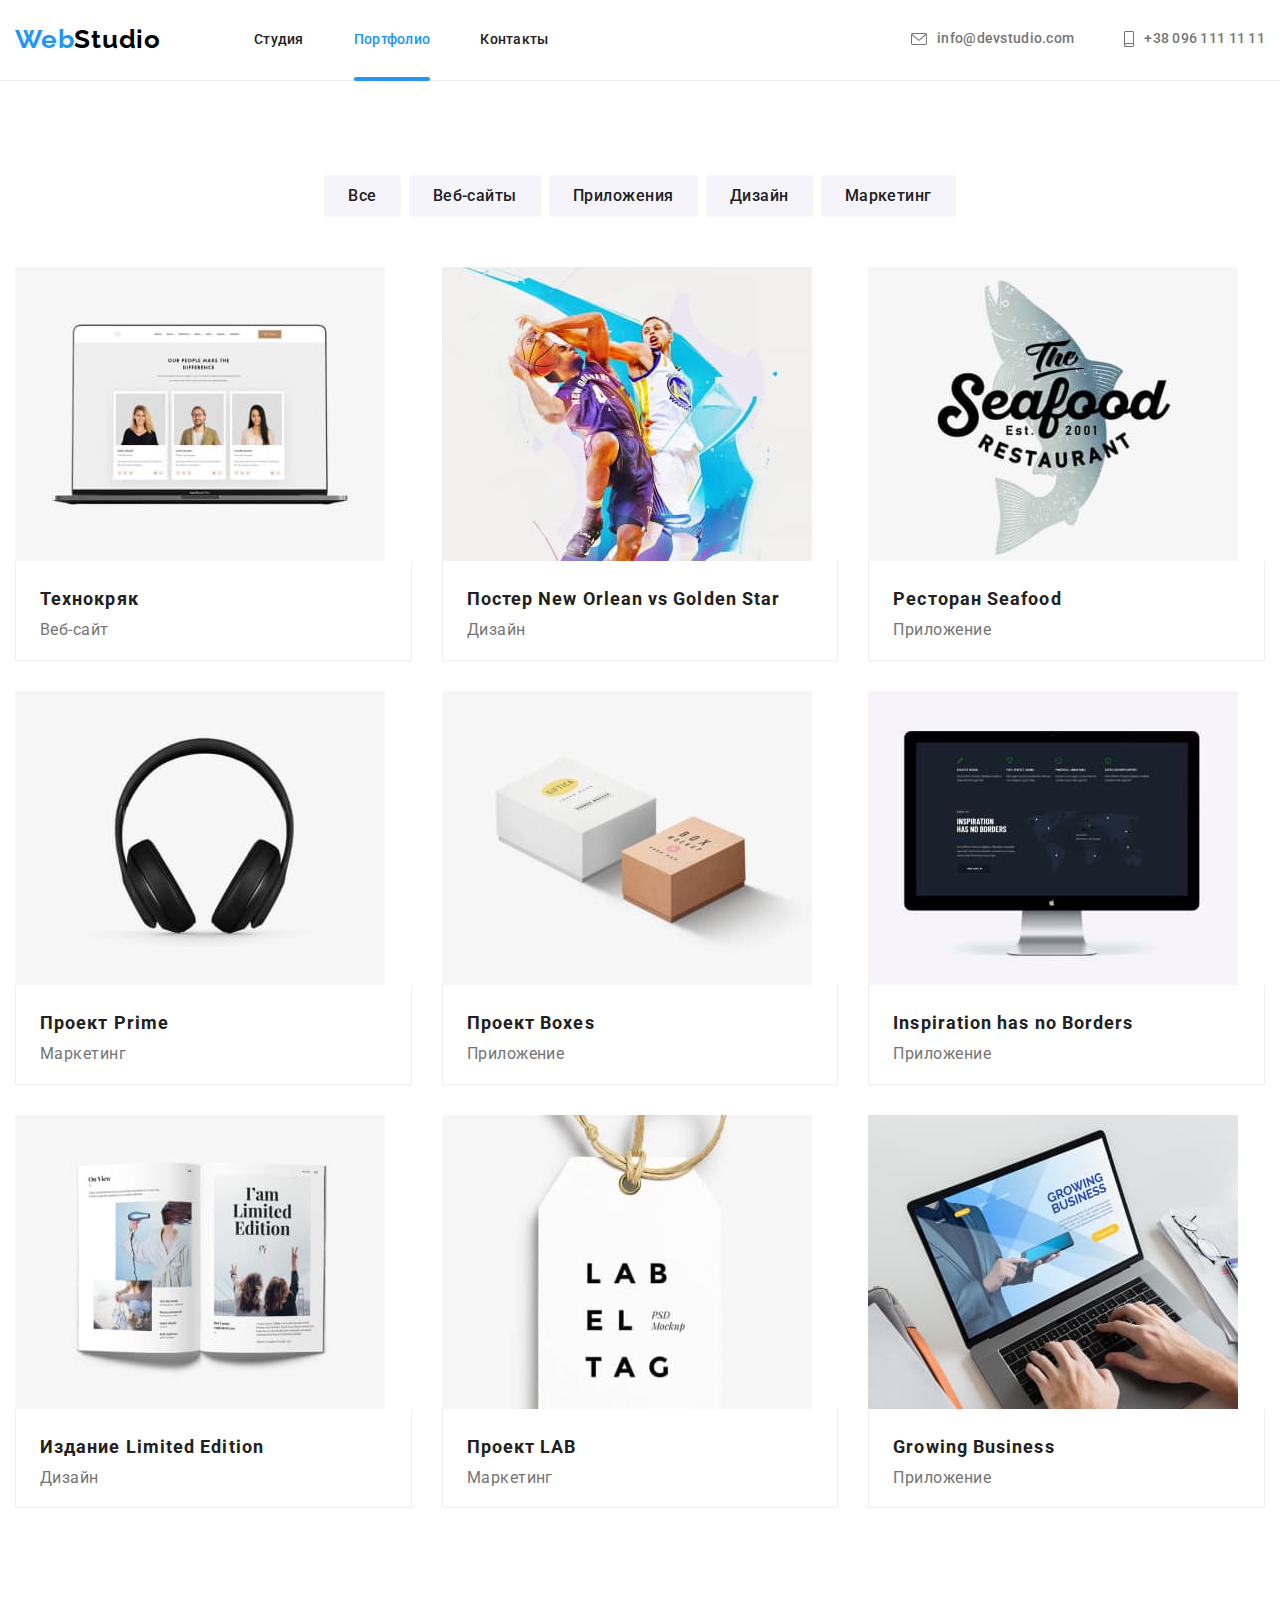
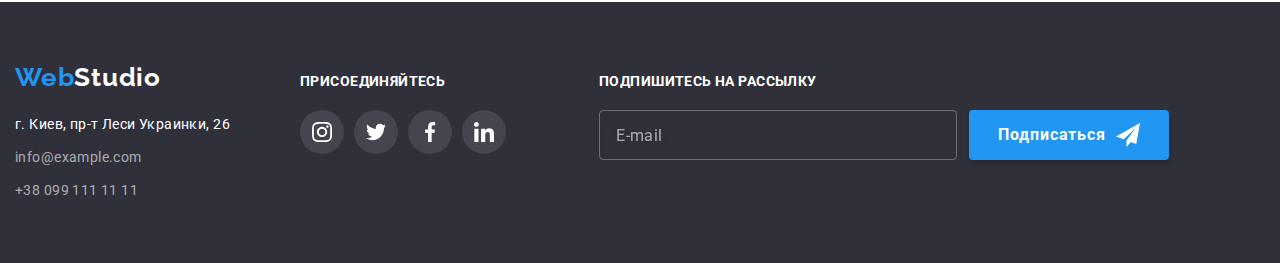
==== portfolio.html @ e18efebe "Копіює папки і файли" ====
<!DOCTYPE html>
<html lang="ru">
  <head>
    <meta charset="UTF-8" />
    <meta http-equiv="X-UA-Compatible" content="IE=edge" />
    <meta name="viewport" content="width=device-width, initial-scale=1.0" />
    <title>Портфолио</title>
    <link
      href="https://fonts.googleapis.com/css2?family=Raleway:wght@700&family=Roboto:wght@400;500;700;900&display=swap"
      rel="stylesheet"
    />

    <link rel="stylesheet" href="./css/main.min.css" />
  </head>
  <body>
    <!--Шапка-->
    <header class="header">
      <div class="container header__container">
        <nav class="navigation">
          <a href="./index.html" class="logo">Web<span class="logo__header">Studio</span></a>
          <ul class="nav">
            <li class="nav__item">
              <a href="./index.html" class="nav__link">Студия</a>
            </li>

            <li class="nav__item">
              <a href="./portfolio.html" class="nav__link nav__link--accent">Портфолио</a>
            </li>

            <li class="nav__item">
              <a href="" class="nav__link">Контакты</a>
            </li>
          </ul>
        </nav>

        <ul class="feedback">
          <li class="feedback__item">
            <a href="mailto:info@devstudio.com" class="feedback__link">
              <svg class="feedback__icon" width="16" height="12">
                <use href="./images/icon-svg/symbol-defs.svg#link-envelope"></use>
              </svg>
              info@devstudio.com</a
            >
          </li>

          <li class="feedback__item">
            <a href="tel:+380961111111" class="feedback__link">
              <svg class="feedback__icon" width="10" height="16">
                <use href="./images/icon-svg/symbol-defs.svg#link-smartphone"></use>
              </svg>
              +38 096 111 11 11</a
            >
          </li>
        </ul>
      </div>
    </header>

    <main>
      <!--Герой-->

      <!--Секция 1-->
      <section class="filtres">
        <div class="container">
          <h1 class="filtres-title">Примеры работ</h1>
          <!--Несуществующее название секции-->
          <ul class="button-list">
            <li class="button-list__item">
              <button type="button" class="button-list__btn">Все</button>
            </li>

            <li class="button-list__item">
              <button type="button" class="button-list__btn">Веб-сайты</button>
            </li>

            <li class="button-list__item">
              <button type="button" class="button-list__btn">Приложения</button>
            </li>

            <li class="button-list__item">
              <button type="button" class="button-list__btn">Дизайн</button>
            </li>

            <li class="button-list__item">
              <button type="button" class="button-list__btn">Маркетинг</button>
            </li>
          </ul>

          <ul class="grid">
            <li class="grid__item">
              <a class="grid__project" href="">
                <div class="grid__thumb">
                  <img
                    class="grid__card"
                    src="./images/portfolio/project_1-1.jpg"
                    alt="На мониторе ноутбука открыта страница сайта"
                    width="370"
                    height="294"
                  />
                  <p class="grid__text-transform">
                    Ресурс предлагает комплексные предложения с разным уровнем функционала и
                    сервисов. Все это позволит посетителю получить исчерпывающие сведения о компании
                    или частном лице.
                  </p>
                </div>
                <div class="grid__box">
                  <h2 class="grid__title">Технокряк</h2>
                  <p class="grid__text">Веб-сайт</p>
                </div>
              </a>
            </li>

            <li class="grid__item">
              <a class="grid__project" href="">
                <div class="grid__thumb">
                  <img
                    class="grid__card"
                    src="./images/portfolio/project_1-2.jpg"
                    alt="Два баскетболиста борятся за мяч"
                    width="370"
                    height="294"
                  />
                  <p class="grid__text-transform">
                    Ресурс предлагает комплексные предложения с разным уровнем функционала и
                    сервисов. Все это позволит посетителю получить исчерпывающие сведения о компании
                    или частном лице.
                  </p>
                </div>
                <div class="grid__box">
                  <h2 class="grid__title">
                    Постер <span lang="en">New Orlean vs Golden Star</span>
                  </h2>
                  <p class="grid__text">Дизайн</p>
                </div>
              </a>
            </li>

            <li class="grid__item">
              <a class="grid__project" href="">
                <div class="grid__thumb">
                  <img
                    class="grid__card"
                    src="./images/portfolio/project_1-3.jpg"
                    alt="Рыба"
                    width="370"
                    height="294"
                  />
                  <p class="grid__text-transform">
                    Ресурс предлагает комплексные предложения с разным уровнем функционала и
                    сервисов. Все это позволит посетителю получить исчерпывающие сведения о компании
                    или частном лице.
                  </p>
                </div>
                <div class="grid__box">
                  <h2 class="grid__title">Ресторан <span lang="en">Seafood</span></h2>
                  <p class="grid__text">Приложение</p>
                </div>
              </a>
            </li>

            <li class="grid__item">
              <a class="grid__project" href="">
                <div class="grid__thumb">
                  <img
                    class="grid__card"
                    src="./images/portfolio/project_2-1.jpg"
                    alt="Наушники"
                    width="370"
                    height="294"
                  />
                  <p class="grid__text-transform">
                    Ресурс предлагает комплексные предложения с разным уровнем функционала и
                    сервисов. Все это позволит посетителю получить исчерпывающие сведения о компании
                    или частном лице.
                  </p>
                </div>
                <div class="grid__box">
                  <h2 class="grid__title">Проект <span lang="en">Prime</span></h2>
                  <p class="grid__text">Маркетинг</p>
                </div>
              </a>
            </li>

            <li class="grid__item">
              <a class="grid__project" href="">
                <div class="grid__thumb">
                  <img
                    class="grid__card"
                    src="./images/portfolio/project_2-2.jpg"
                    alt="Две коробки: белая и коричневая"
                    width="370"
                    height="294"
                  />
                  <p class="grid__text-transform">
                    Ресурс предлагает комплексные предложения с разным уровнем функционала и
                    сервисов. Все это позволит посетителю получить исчерпывающие сведения о компании
                    или частном лице.
                  </p>
                </div>
                <div class="grid__box">
                  <h2 class="grid__title">Проект <span lang="en">Boxes</span></h2>
                  <p class="grid__text">Приложение</p>
                </div>
              </a>
            </li>

            <li class="grid__item">
              <a class="grid__project" href="">
                <div class="grid__thumb">
                  <img
                    class="grid__card"
                    src="./images/portfolio/project_2-3.jpg"
                    alt="На мониторе копьютера открыта страница сайта"
                    width="370"
                    height="294"
                  />
                  <p class="grid__text-transform">
                    Ресурс предлагает комплексные предложения с разным уровнем функционала и
                    сервисов. Все это позволит посетителю получить исчерпывающие сведения о компании
                    или частном лице.
                  </p>
                </div>
                <div class="grid__box">
                  <h2 class="grid__title" lang="en">Inspiration has no Borders</h2>
                  <p class="grid__text">Приложение</p>
                </div>
              </a>
            </li>

            <li class="grid__item">
              <a class="grid__project" href="">
                <div class="grid__thumb">
                  <img
                    class="grid__card"
                    src="./images/portfolio/project_3-1.jpg"
                    alt="Раскрытый журнал"
                    width="370"
                    height="294"
                  />
                  <p class="grid__text-transform">
                    Ресурс предлагает комплексные предложения с разным уровнем функционала и
                    сервисов. Все это позволит посетителю получить исчерпывающие сведения о компании
                    или частном лице.
                  </p>
                </div>
                <div class="grid__box">
                  <h2 class="grid__title">Издание <span lang="en">Limited Edition</span></h2>
                  <p class="grid__text">Дизайн</p>
                </div>
              </a>
            </li>

            <li class="grid__item">
              <a class="grid__project" href="">
                <div class="grid__thumb">
                  <img
                    class="grid__card"
                    src="./images/portfolio/project_3-2.jpg"
                    alt="Бирка с текстом"
                    width="370"
                    height="294"
                  />
                  <p class="grid__text-transform">
                    Ресурс предлагает комплексные предложения с разным уровнем функционала и
                    сервисов. Все это позволит посетителю получить исчерпывающие сведения о компании
                    или частном лице.
                  </p>
                </div>
                <div class="grid__box">
                  <h2 class="grid__title">Проект <span lang="en">LAB</span></h2>
                  <p class="grid__text">Маркетинг</p>
                </div>
              </a>
            </li>

            <li class="grid__item">
              <a class="grid__project" href="">
                <div class="grid__thumb">
                  <img
                    class="grid__card"
                    src="./images/portfolio/project_3-3.jpg"
                    alt="Раскрытый ноутбук
                     с руками лежащими на клавиатуре"
                    width="370"
                    height="294"
                  />
                  <p class="grid__text-transform">
                    Ресурс предлагает комплексные предложения с разным уровнем функционала и
                    сервисов. Все это позволит посетителю получить исчерпывающие сведения о компании
                    или частном лице.
                  </p>
                </div>
                <div class="grid__box">
                  <h2 class="grid__title" lang="en">Growing Business</h2>
                  <p class="grid__text">Приложение</p>
                </div>
              </a>
            </li>
          </ul>
        </div>
      </section>
    </main>

    <!--Подвал-->
    <footer class="footer">
      <div class="container footer__container">
        <div class="footer__box">
          <a href="./index.html" class="logo-footer"
            >Web<span class="logo-footer__color">Studio</span></a
          >
          <address class="address">
            <ul class="address__list">
              <li class="address__item">
                <a
                  class="address__link address__link--color"
                  href="https://goo.gl/maps/urmdaWCt248vLgHYA"
                  target="_blank"
                  rel="noreferrer noopener"
                >
                  г. Киев, пр-т Леси Украинки, 26</a
                >
              </li>
              <li class="address__item">
                <a class="address__link" href="mailto:info@example.com">info@example.com</a>
              </li>
              <li class="address__item">
                <a class="address__link" href="tel:+380991111111">+38 099 111 11 11</a>
              </li>
            </ul>
          </address>
        </div>

        <div class="footer__box-link">
          <p class="footer__title-link">присоединяйтесь</p>

          <ul class="soc-link">
            <li class="soc-link__item">
              <a class="soc-link__link" href="">
                <svg class="soc-link__icon" width="20" height="20">
                  <use href="./images/icon-svg/symbol-defs.svg#c-l-instagram"></use>
                </svg>
              </a>
            </li>

            <li class="soc-link__item">
              <a class="soc-link__link" href="">
                <svg class="soc-link__icon" width="20" height="20">
                  <use href="./images/icon-svg/symbol-defs.svg#c-l-twitter"></use>
                </svg>
              </a>
            </li>

            <li class="soc-link__item">
              <a class="soc-link__link" href="">
                <svg class="soc-link__icon" width="20" height="20">
                  <use href="./images/icon-svg/symbol-defs.svg#c-l-facebook"></use>
                </svg>
              </a>
            </li>

            <li class="soc-link__item">
              <a class="soc-link__link" href="">
                <svg class="soc-link__icon" width="20" height="20">
                  <use href="./images/icon-svg/symbol-defs.svg#c-l-linkedin"></use>
                </svg>
              </a>
            </li>
          </ul>
        </div>

        <div class="footer__box-mailing">
          <p class="footer__title-mailing">Подпишитесь на рассылку</p>

          <form class="mailing" name="mailing_form" autocomplete="off">
            <div class="mailing__box">
              <label class="mailing__label" for="user_mail"></label>
              <input
                class="mailing__input"
                type="email"
                name="email"
                id="user_mail"
                placeholder="E-mail"
              />
              <button class="button-mailing" type="submit">
                Подписаться
                <svg class="button-mailing__icon" width="24" height="24">
                  <use href="./images/icon-svg/symbol-defs.svg#icon-mailing"></use>
                </svg>
              </button>
            </div>
          </form>
        </div>
      </div>
    </footer>
  </body>
</html>
---- css/main.min.css ----
/*! modern-normalize v1.1.0 | MIT License | https://github.com/sindresorhus/modern-normalize */*,::before,::after{-webkit-box-sizing:border-box;box-sizing:border-box}html{line-height:1.15;-webkit-text-size-adjust:100%;-moz-tab-size:4;-o-tab-size:4;tab-size:4}body{margin:0;font-family:system-ui,-apple-system,"Segoe UI",Roboto,Helvetica,Arial,sans-serif,"Apple Color Emoji","Segoe UI Emoji"}hr{height:0;color:inherit}abbr[title]{-webkit-text-decoration:underline dotted;text-decoration:underline dotted}b,strong{font-weight:bolder}code,kbd,samp,pre{font-family:ui-monospace, SFMono-Regular, Consolas, 'Liberation Mono', Menlo, monospace;font-size:1em}small{font-size:80%}sub,sup{font-size:75%;line-height:0;position:relative;vertical-align:baseline}sub{bottom:-0.25em}sup{top:-0.5em}table{text-indent:0;border-color:inherit}button,input,optgroup,select,textarea{font-family:inherit;font-size:100%;line-height:1.15;margin:0}button,select{text-transform:none}button,[type='button'],[type='reset'],[type='submit']{-webkit-appearance:button}::-moz-focus-inner{border-style:none;padding:0}:-moz-focusring{outline:1px dotted ButtonText}:-moz-ui-invalid{box-shadow:none}legend{padding:0}progress{vertical-align:baseline}::-webkit-inner-spin-button,::-webkit-outer-spin-button{height:auto}[type='search']{-webkit-appearance:textfield;outline-offset:-2px}::-webkit-search-decoration{-webkit-appearance:none}::-webkit-file-upload-button{-webkit-appearance:button;font:inherit}summary{display:list-item}h1,h2,h3,h4,h5,h6,ul,p{margin:0}ul{list-style:none;padding-left:0}a{text-decoration:none}body{font-family:Roboto, sans-serif;color:#212121;background-color:#ffffff}.container{min-width:1200px;padding-left:15px;padding-right:15px;margin:0 auto}.button-service,.button-mailing,.button-submit{display:block;height:50px;width:200px;padding:10px 0;font-family:inherit;font-weight:700;font-size:16px;line-height:1.88;text-align:center;letter-spacing:0.06em;color:#fff;background-color:#2196f3;-webkit-box-shadow:0px 4px 4px rgba(0,0,0,0.15);box-shadow:0px 4px 4px rgba(0,0,0,0.15);border-radius:4px;border-radius:4px;border:transparent;cursor:pointer}.logo,.logo-footer{font-family:Raleway, sans-serif;font-weight:700;font-size:26px;line-height:1.19;letter-spacing:0.03em;text-decoration:none;color:#2196f3}.work__title,.filtres-title,.form__input--terms{position:absolute;width:1px;height:1px;margin:-1px;border:0;padding:0;clip:rect(0 0 0 0);overflow:hidden}.header{padding-top:24px;padding-bottom:25px;background-color:#ffffff;border-bottom:1px solid #ececec}.header__container{display:-webkit-box;display:-ms-flexbox;display:flex;-webkit-box-align:center;-ms-flex-align:center;align-items:center}.navigation{display:-webkit-box;display:-ms-flexbox;display:flex;-webkit-box-align:center;-ms-flex-align:center;align-items:center}.logo{margin-right:93px}.logo__header{color:#000000}.nav{display:-webkit-box;display:-ms-flexbox;display:flex;-webkit-box-align:center;-ms-flex-align:center;align-items:center}.nav__item:not(:last-child){margin-right:50px}.nav__link{font-weight:500;font-size:14px;line-height:1.14;letter-spacing:0.02em;text-decoration:none;color:#212121;-webkit-transition:color 250ms cubic-bezier(0.4, 0, 0.2, 1);transition:color 250ms cubic-bezier(0.4, 0, 0.2, 1)}.nav__link:hover,.nav__link:focus{color:#2196f3}.nav__link--accent{position:relative;color:#2196f3}.nav__link--accent::after{content:'';position:absolute;left:0;top:46px;display:block;width:100%;height:4px;background-color:#2196f3;border-radius:2px}.feedback{display:-webkit-box;display:-ms-flexbox;display:flex;-webkit-box-align:center;-ms-flex-align:center;align-items:center;margin-left:auto}.feedback__item:not(:last-child){margin-right:50px}.feedback__link{display:-webkit-box;display:-ms-flexbox;display:flex;-webkit-box-align:center;-ms-flex-align:center;align-items:center;font-weight:500;font-size:14px;line-height:1.14;letter-spacing:0.02em;color:#757575;-webkit-transition:color 250ms cubic-bezier(0.4, 0, 0.2, 1);transition:color 250ms cubic-bezier(0.4, 0, 0.2, 1)}.feedback__link:hover,.feedback__link:focus{color:#2196f3;fill:currentColor}.feedback__icon{margin-right:10px;fill:currentColor}.hero{max-width:1600px;height:600px;padding-top:200px;padding-bottom:200px;margin-left:auto;margin-right:auto;background-color:#2f303a;background-image:-webkit-gradient(linear, left top, right top, from(rgba(47,48,58,0.4)), to(rgba(47,48,58,0.4))),url("../images/background-image.jpg");background-image:linear-gradient(to right, rgba(47,48,58,0.4), rgba(47,48,58,0.4)),url("../images/background-image.jpg");background-repeat:no-repeat;background-position:center;background-size:cover}.hero__title{max-width:696px;margin-top:0;margin-bottom:40px;margin-left:auto;margin-right:auto;font-weight:900;font-size:44px;line-height:1.36;text-align:center;letter-spacing:0.06em;text-transform:uppercase;color:#fff}.button-service{margin-left:auto;margin-right:auto}.work{padding-top:94px}.examples{display:-webkit-box;display:-ms-flexbox;display:flex;-ms-flex-wrap:wrap;flex-wrap:wrap}.examples__item{-ms-flex-preferred-size:calc((100% - 90px) / 4);flex-basis:calc((100% - 90px) / 4);margin-right:30px}.examples__item:nth-child(4n){margin-right:0}.examples__box{display:-webkit-inline-box;display:-ms-inline-flexbox;display:inline-flex;-webkit-box-pack:center;-ms-flex-pack:center;justify-content:center;-webkit-box-align:center;-ms-flex-align:center;align-items:center;width:270px;height:120px;margin-bottom:30px;background-color:#f5f4fa;border-radius:4px}.examples__title{margin-top:0;margin-bottom:10px;font-size:14px;line-height:1.14;letter-spacing:0.03em;text-transform:uppercase}.examples__text{font-size:14px;line-height:1.71;letter-spacing:0.03em;color:v #757575}.technology{padding-top:94px;padding-bottom:94px}.technology__title{margin-bottom:50px;font-size:36px;line-height:1.17;text-align:center;letter-spacing:0.03em}.technology__list{display:-webkit-box;display:-ms-flexbox;display:flex;padding-left:0}.technology__product{-ms-flex-preferred-size:calc((100% - 60px / 3));flex-basis:calc((100% - 60px / 3));margin-right:var(--card-set-gap)}.technology__product:nth-child(3n){margin-right:0}.technology__card{display:block;max-width:100%}.team{padding-top:94px;padding-bottom:94px;background-color:#f5f4fa}.team__title{margin-bottom:50px;font-size:36px;line-height:1.17;text-align:center;letter-spacing:0.03em}.specialist{display:-webkit-box;display:-ms-flexbox;display:flex;-ms-flex-wrap:wrap;flex-wrap:wrap}.specialist__item{-ms-flex-preferred-size:calc((100% - 90px) / 4);flex-basis:calc((100% - 90px) / 4);margin-right:30px;background-color:#ffffff;-webkit-box-shadow:0px 1px 3px rgba(0,0,0,0.12),0px 1px 1px rgba(0,0,0,0.14),0px 2px 1px rgba(0,0,0,0.2);box-shadow:0px 1px 3px rgba(0,0,0,0.12),0px 1px 1px rgba(0,0,0,0.14),0px 2px 1px rgba(0,0,0,0.2);border-radius:0px 0px 4px 4px;border-color:transparent}.specialist__item:nth-child(4n){margin-right:0}.specialist__name{margin-bottom:10px;font-weight:500;font-size:16px;line-height:1.19;text-align:center;letter-spacing:0.03em}.specialist__profession{margin-bottom:16px;line-height:1.19;text-align:center;letter-spacing:0.03em;color:#757575}.specialist__info{padding-top:30px;padding-bottom:30px}.social-link{display:-webkit-box;display:-ms-flexbox;display:flex;-webkit-box-pack:center;-ms-flex-pack:center;justify-content:center}.social-link__item:not(:last-child){margin-right:10px}.social-link__link{display:block;height:44px;width:44px;padding:12px;border-radius:50%;fill:#afb1b8;-webkit-transition:background-color 250ms cubic-bezier(0.4, 0, 0.2, 1);transition:background-color 250ms cubic-bezier(0.4, 0, 0.2, 1)}.social-link__icon{-webkit-transition:fill 250ms cubic-bezier(0.4, 0, 0.2, 1);transition:fill 250ms cubic-bezier(0.4, 0, 0.2, 1)}.social-link__link:hover,.social-link__link:focus{background-color:#2196f3;fill:#fff}.clients{padding-top:94px;padding-bottom:94px}.clients__title{margin-bottom:50px;font-size:36px;line-height:1.17;text-align:center;letter-spacing:0.03em;color:#212121}.clients__list{display:-webkit-box;display:-ms-flexbox;display:flex;-ms-flex-wrap:wrap;flex-wrap:wrap}.clients__item:not(:last-child){margin-right:30px}.clients__link{display:block;padding:16px 32px;width:170px;height:92px;-ms-flex-preferred-size:calc((100% - 150px) / 6);flex-basis:calc((100% - 150px) / 6);border:1px solid #afb1b8;border-radius:4px;fill:#afb1b8;-webkit-transition-property:border-color, fill;transition-property:border-color, fill;-webkit-transition-duration:250ms;transition-duration:250ms;-webkit-transition-timing-function:cubic-bezier(0.4, 0, 0.2, 1);transition-timing-function:cubic-bezier(0.4, 0, 0.2, 1)}.clients__link:hover,.clients__link:focus{border-color:#2196f3;fill:#2196f3}.footer{background-color:#2f303a;padding-top:60px;padding-bottom:60px}.footer__container{display:-webkit-box;display:-ms-flexbox;display:flex;-webkit-box-align:baseline;-ms-flex-align:baseline;align-items:baseline}.logo-footer{display:block;margin-bottom:20px}.logo-footer__color{color:#fff}.footer__box{margin-right:70px}.address{font-style:normal}.address__item:not(:last-child){margin-bottom:9px}.address__link{font-size:14px;line-height:1.71;letter-spacing:0.03em;color:rgba(255,255,255,0.6)}.address .address__link--color{color:#fff}.footer__box-link{margin-right:93px}.footer__title-link{margin-bottom:20px;font-weight:700;font-size:14px;line-height:1.14;letter-spacing:0.03em;text-transform:uppercase;color:#fff}.soc-link{display:-webkit-box;display:-ms-flexbox;display:flex}.soc-link__item:not(:last-child){margin-right:10px}.soc-link__link{display:block;height:44px;width:44px;padding:12px;border-radius:50%;fill:#fff;-ms-flex-preferred-size:calc((100% - 30px) / 4);flex-basis:calc((100% - 30px) / 4);background-color:rgba(255,255,255,0.1);-webkit-transition:background-color 250ms cubic-bezier(0.4, 0, 0.2, 1);transition:background-color 250ms cubic-bezier(0.4, 0, 0.2, 1)}.soc-link__link:hover,.soc-link__link:focus{background-color:#2196f3}.footer__title-mailing{margin-bottom:20px;font-weight:700;font-size:14px;line-height:1.14;letter-spacing:0.03em;text-transform:uppercase;color:#fff}.mailing__box{display:-webkit-box;display:-ms-flexbox;display:flex;-webkit-box-align:end;-ms-flex-align:end;align-items:flex-end}.mailing__input{width:358px;height:50px;padding:15px 16px;margin-right:12px;border:1px solid rgba(255,255,255,0.3);-webkit-filter:drop-shadow(0px 4px 4px rgba(0,0,0,0.15));filter:drop-shadow(0px 4px 4px rgba(0,0,0,0.15));border-radius:4px;background-color:inherit;color:#fff}.mailing__input::-webkit-input-placeholder{font-weight:400;font-size:16px;line-height:1.25;letter-spacing:0.03em;color:rgba(255,255,255,0.6)}.mailing__input:-ms-input-placeholder{font-weight:400;font-size:16px;line-height:1.25;letter-spacing:0.03em;color:rgba(255,255,255,0.6)}.mailing__input::-ms-input-placeholder{font-weight:400;font-size:16px;line-height:1.25;letter-spacing:0.03em;color:rgba(255,255,255,0.6)}.mailing__input::placeholder{font-weight:400;font-size:16px;line-height:1.25;letter-spacing:0.03em;color:rgba(255,255,255,0.6)}.button-mailing{display:-webkit-box;display:-ms-flexbox;display:flex;-webkit-box-align:center;-ms-flex-align:center;align-items:center;-webkit-box-pack:center;-ms-flex-pack:center;justify-content:center}.button-mailing__icon{margin-left:10px}.filtres{padding-top:94px;padding-bottom:94px}.button-list{display:-webkit-box;display:-ms-flexbox;display:flex;-webkit-box-pack:center;-ms-flex-pack:center;justify-content:center;margin-bottom:50px}.button-list__item:not(:last-child){margin-right:8px}.button-list__btn{padding:6px 22px;font-family:inherit;font-weight:500;font-size:16px;line-height:1.62;text-align:center;letter-spacing:0.03em;color:#212121;background-color:#f5f4fa;border-radius:4px;border-color:transparent;@input transition(color);@input transition(background-color);@input transition(box-shadow);cursor:pointer}.button-list__btn:hover,.button-list__btn:focus{color:#fff;background-color:#2196f3;-webkit-box-shadow:0px 3px 1px rgba(0,0,0,0.1),0px 1px 2px rgba(0,0,0,0.08),0px 2px 2px rgba(0,0,0,0.12);box-shadow:0px 3px 1px rgba(0,0,0,0.1),0px 1px 2px rgba(0,0,0,0.08),0px 2px 2px rgba(0,0,0,0.12)}.grid{display:-webkit-box;display:-ms-flexbox;display:flex;-ms-flex-wrap:wrap;flex-wrap:wrap}.grid__item{-ms-flex-preferred-size:calc((100% - 60px) / 3);flex-basis:calc((100% - 60px) / 3);margin-right:30px;margin-bottom:30px;cursor:pointer}.grid__item:nth-child(3n){margin-right:0}.grid__item:nth-last-child(-n+3){margin-bottom:0}.grid__project{display:block;-webkit-transition:-webkit-box-shadow 250ms cubic-bezier(0.4, 0, 0.2, 1);transition:-webkit-box-shadow 250ms cubic-bezier(0.4, 0, 0.2, 1);transition:box-shadow 250ms cubic-bezier(0.4, 0, 0.2, 1);transition:box-shadow 250ms cubic-bezier(0.4, 0, 0.2, 1), -webkit-box-shadow 250ms cubic-bezier(0.4, 0, 0.2, 1);-webkit-transition:-webkit-transform 250ms cubic-bezier(0.4, 0, 0.2, 1);transition:-webkit-transform 250ms cubic-bezier(0.4, 0, 0.2, 1);transition:transform 250ms cubic-bezier(0.4, 0, 0.2, 1);transition:transform 250ms cubic-bezier(0.4, 0, 0.2, 1), -webkit-transform 250ms cubic-bezier(0.4, 0, 0.2, 1)}.grid__project:hover,.grid__project:focus{-webkit-box-shadow:0px 1px 1px rgba(0,0,0,0.12),0px 4px 4px rgba(0,0,0,0.06),1px 4px 6px rgba(0,0,0,0.16);box-shadow:0px 1px 1px rgba(0,0,0,0.12),0px 4px 4px rgba(0,0,0,0.06),1px 4px 6px rgba(0,0,0,0.16)}.grid__project:hover:hover .grid__text-transform,.grid__project:hover:focus .grid__text-transform,.grid__project:focus:hover .grid__text-transform,.grid__project:focus:focus .grid__text-transform{-webkit-transform:translateY(0%);transform:translateY(0%)}.grid__thumb{position:relative;overflow:hidden}.grid__card{display:block;height:100%}.grid__text-transform{position:absolute;top:0;left:0;-webkit-transform:translateY(100%);transform:translateY(100%);padding:63px 24px;margin:0;font-size:18px;line-height:1.56;letter-spacing:0.03em;color:#fff;background-color:rgba(33,150,243,0.9);-webkit-transition:-webkit-transform 250ms cubic-bezier(0.4, 0, 0.2, 1);transition:-webkit-transform 250ms cubic-bezier(0.4, 0, 0.2, 1);transition:transform 250ms cubic-bezier(0.4, 0, 0.2, 1);transition:transform 250ms cubic-bezier(0.4, 0, 0.2, 1), -webkit-transform 250ms cubic-bezier(0.4, 0, 0.2, 1)}.grid__box{padding:20px 24px;border-left:1px solid #eeeeee;border-right:1px solid #eeeeee;border-bottom:1px solid #eeeeee}.grid__title{margin-bottom:4px;font-size:18px;line-height:2;letter-spacing:0.06em;color:#212121}.grid__text{font-size:16px;line-height:1.18;letter-spacing:0.03em;color:#757575}.backdrop{position:fixed;top:0;left:0;width:100%;height:100%;background-color:rgba(0,0,0,0.2)}.backdrop.is-hidden{visibility:hidden;opacity:0;pointer-events:none}.modal{position:absolute;top:50%;left:50%;-webkit-transform:translate(-50%, -50%);transform:translate(-50%, -50%);min-width:528px;min-height:581px;background-color:#ffffff;-webkit-box-shadow:0px 1px 3px rgba(0,0,0,0.12),0px 1px 1px rgba(0,0,0,0.14),0px 2px 1px rgba(0,0,0,0.2);box-shadow:0px 1px 3px rgba(0,0,0,0.12),0px 1px 1px rgba(0,0,0,0.14),0px 2px 1px rgba(0,0,0,0.2);border-radius:4px}.modal__button{position:absolute;top:8px;right:8px;display:-webkit-box;display:-ms-flexbox;display:flex;-webkit-box-pack:center;-ms-flex-pack:center;justify-content:center;-webkit-box-align:center;-ms-flex-align:center;align-items:center;width:30px;height:30px;border-radius:50%;background-color:#ffffff;border:1px solid rgba(0,0,0,0.1);cursor:pointer;-webkit-transition:border-color 250ms cubic-bezier(0.4, 0, 0.2, 1);transition:border-color 250ms cubic-bezier(0.4, 0, 0.2, 1)}.modal__button:hover,.modal__button:focus{border-color:#2196f3}.modal__button:hover .modal__icon,.modal__button:focus .modal__icon{fill:#2196f3}.modal__icon{-webkit-transition:fill 250ms cubic-bezier(0.4, 0, 0.2, 1);transition:fill 250ms cubic-bezier(0.4, 0, 0.2, 1)}.form{display:-webkit-box;display:-ms-flexbox;display:flex;-webkit-box-orient:vertical;-webkit-box-direction:normal;-ms-flex-direction:column;flex-direction:column;padding:40px}.form__title{margin-bottom:12px;font-size:20px;line-height:1.15;text-align:center;letter-spacing:0.03em}.form__label{margin-bottom:4px;font-weight:400;font-size:12px;line-height:1.17;letter-spacing:0.01em;color:#757575}.form__input{width:448px;height:40px;padding:11px 12px 11px 42px;margin-bottom:10px;border:1px solid rgba(33,33,33,0.2);border-radius:4px;cursor:pointer;-webkit-transition:border-color 250ms cubic-bezier(0.4, 0, 0.2, 1);transition:border-color 250ms cubic-bezier(0.4, 0, 0.2, 1)}.form__input:hover,.form__input:focus-within{border-color:#2196f3}.form__textarea{width:448px;height:120px;padding:12px 16px;margin-bottom:20px;border:1px solid rgba(33,33,33,0.2);border-radius:4px;-webkit-transition:border-color 250ms cubic-bezier(0.4, 0, 0.2, 1);transition:border-color 250ms cubic-bezier(0.4, 0, 0.2, 1);cursor:pointer;resize:none}.form__textarea:hover,.form__textarea:focus-within{border-color:#2196f3}.form__textarea::-webkit-input-placeholder{font-weight:400;font-size:12px;line-height:1.17;letter-spacing:0.01em;color:rgba(117,117,117,0.5)}.form__textarea:-ms-input-placeholder{font-weight:400;font-size:12px;line-height:1.17;letter-spacing:0.01em;color:rgba(117,117,117,0.5)}.form__textarea::-ms-input-placeholder{font-weight:400;font-size:12px;line-height:1.17;letter-spacing:0.01em;color:rgba(117,117,117,0.5)}.form__textarea::placeholder{font-weight:400;font-size:12px;line-height:1.17;letter-spacing:0.01em;color:rgba(117,117,117,0.5)}.form__label--terms{display:-webkit-box;display:-ms-flexbox;display:flex;-webkit-box-pack:center;-ms-flex-pack:center;justify-content:center;-webkit-box-align:center;-ms-flex-align:center;align-items:center;margin-bottom:30px;font-weight:400;font-size:14px;line-height:1.71;letter-spacing:0.03em;color:#757575}.form__terms-link{font-weight:400;font-size:14px;line-height:1.71;letter-spacing:0.03em;color:#2196f3}.form__check-icon{width:15px;height:15px;margin-right:8px;border:1px solid #212121;border-radius:2px}.form__input--terms{width:16px;height:15px;margin-right:8px}.form__input--terms:checked+.form__check-icon{background-color:#2196f3;border-color:#2196f3;background-image:url("../images/icon-svg/check-icon.svg");background-origin:border-box;background-repeat:no-repeat;background-position:center}.form__input--terms:focus+.form__check-icon{border-color:#2196f3}.form__box{position:relative}.form__icon{position:absolute;left:12px;top:11px;-webkit-transition:fill 250ms cubic-bezier(0.4, 0, 0.2, 1);transition:fill 250ms cubic-bezier(0.4, 0, 0.2, 1)}.form__input:hover+.form__icon,.form__input:focus-within+.form__icon{fill:#2196f3}.button-submit{margin-left:auto;margin-right:auto;-webkit-transition:background-color 250ms cubic-bezier(0.4, 0, 0.2, 1);transition:background-color 250ms cubic-bezier(0.4, 0, 0.2, 1)}.button-submit:hover,.button-submit:focus{background-color:#188ce8}
/*# sourceMappingURL=main.min.css.map */
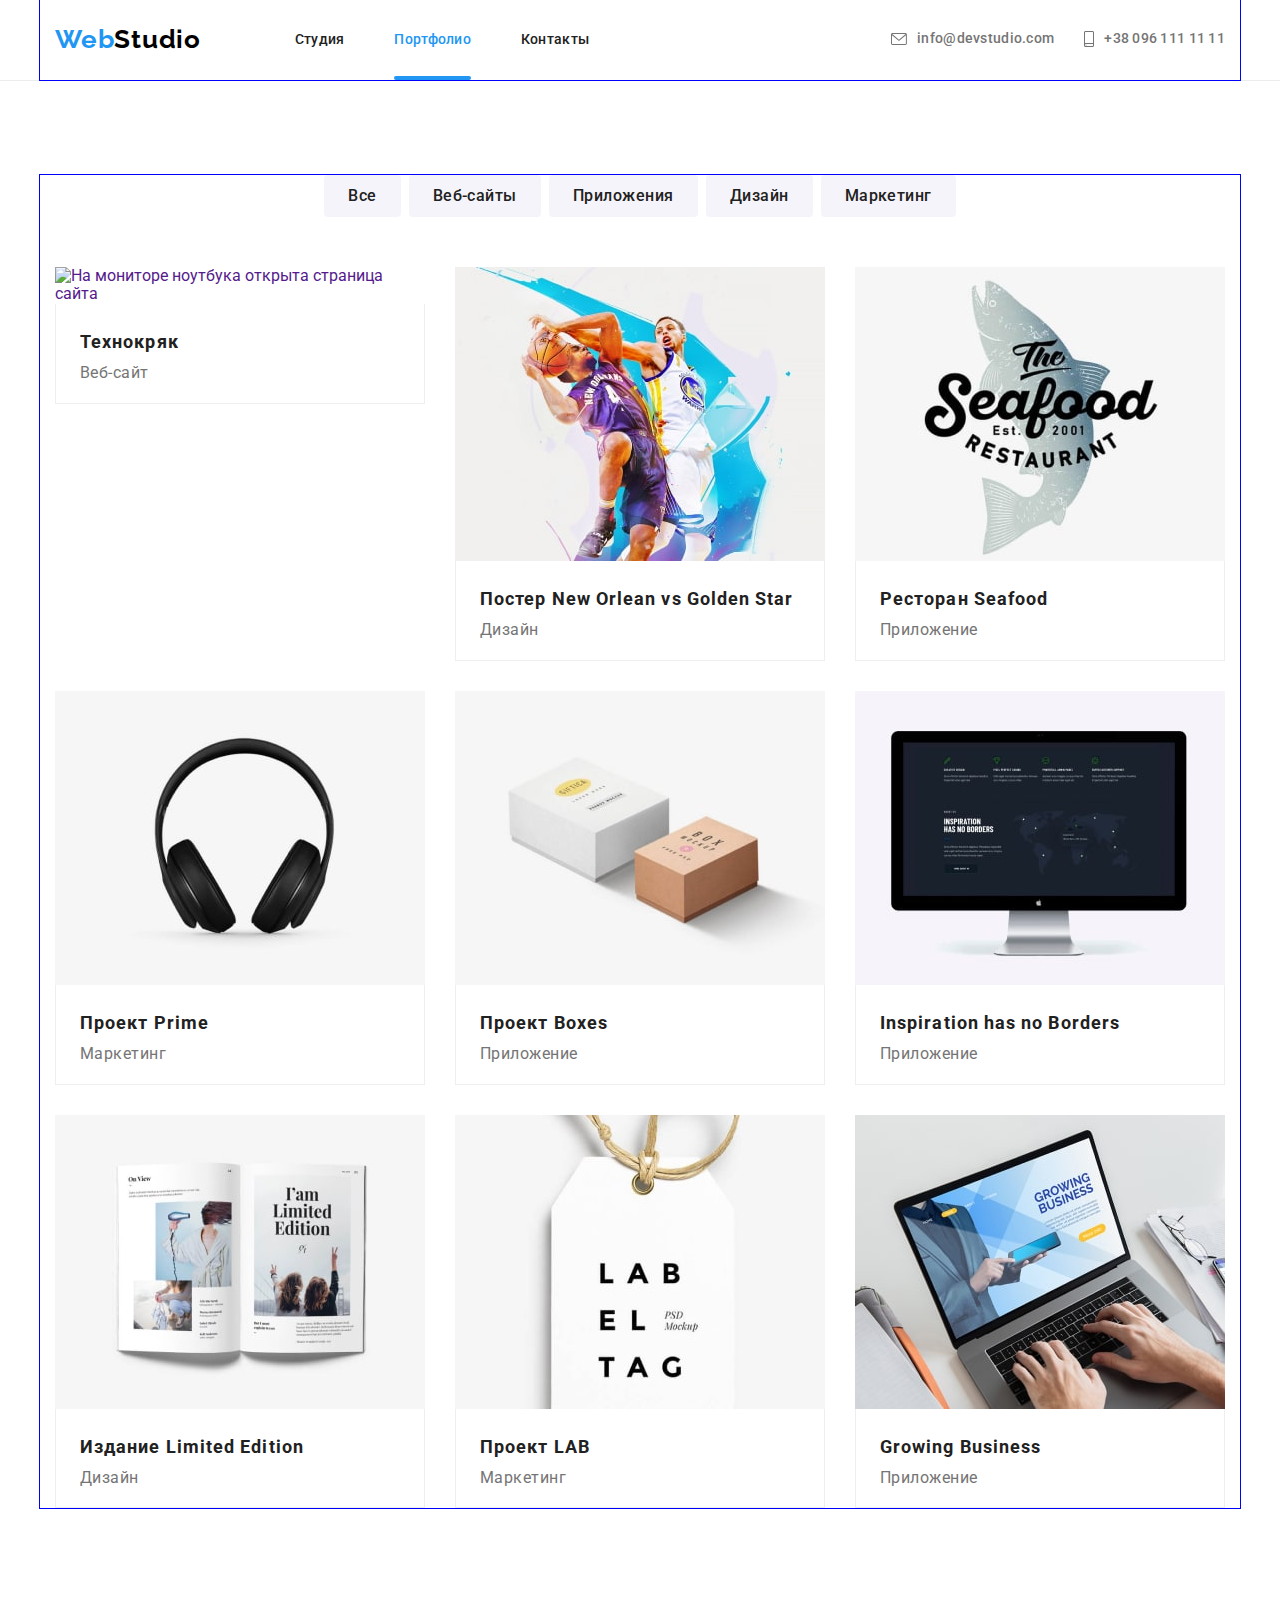
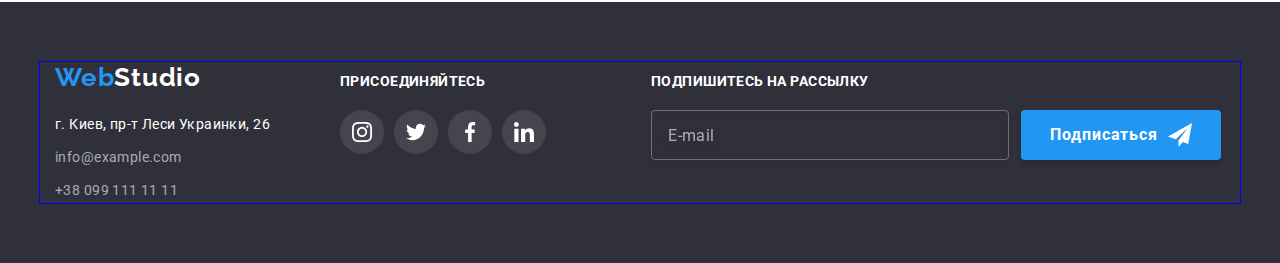
==== commit 60d36b66: "Додає адаптив" ====
--- a/portfolio.html
+++ b/portfolio.html
@@ -16,42 +16,76 @@
     <!--Шапка-->
     <header class="header">
       <div class="container header__container">
-        <nav class="navigation">
-          <a href="./index.html" class="logo">Web<span class="logo__header">Studio</span></a>
-          <ul class="nav">
-            <li class="nav__item">
-              <a href="./index.html" class="nav__link">Студия</a>
-            </li>
-
-            <li class="nav__item">
-              <a href="./portfolio.html" class="nav__link nav__link--accent">Портфолио</a>
-            </li>
-
-            <li class="nav__item">
-              <a href="" class="nav__link">Контакты</a>
+        <a href="./index.html" class="logo">Web<span class="logo__header">Studio</span></a>
+
+        <button type="button" class="button-menu" aria-expanded="false" data-menu-button>
+          <svg class="buttun-menu__icon" width="40" height="40" aria-label="Кнопка мобильного меню">
+            <use
+              class="button-menu__close"
+              href="./images/icon-svg/symbol-defs.svg#btn-menu-icon-close"
+            ></use>
+            <use
+              class="button-menu__menu"
+              href="./images/icon-svg/symbol-defs.svg#btn-menu-icon"
+            ></use>
+          </svg>
+        </button>
+
+        <div class="menu-container" data-menu>
+          <nav class="navigation">
+            <ul class="nav">
+              <li class="nav__item">
+                <a href="./index.html" class="nav__link">Студия</a>
+              </li>
+
+              <li class="nav__item">
+                <a href="./portfolio.html" class="nav__link nav__link--accent">Портфолио</a>
+              </li>
+
+              <li class="nav__item">
+                <a href="" class="nav__link">Контакты</a>
+              </li>
+            </ul>
+          </nav>
+
+          <ul class="feedback">
+            <li class="feedback__item">
+              <a href="mailto:info@devstudio.com" class="feedback__link feedback__link--mail">
+                <svg class="feedback__icon feedback__icon--mail" width="16" height="12">
+                  <use href="./images/icon-svg/symbol-defs.svg#link-envelope"></use>
+                </svg>
+                info@devstudio.com</a
+              >
+            </li>
+
+            <li class="feedback__item">
+              <a href="tel:+380961111111" class="feedback__link feedback__link--tel">
+                <svg class="feedback__icon feedback__icon--tel" width="10" height="16">
+                  <use href="./images/icon-svg/symbol-defs.svg#link-smartphone"></use>
+                </svg>
+                +38 096 111 11 11</a
+              >
             </li>
           </ul>
-        </nav>
-
-        <ul class="feedback">
-          <li class="feedback__item">
-            <a href="mailto:info@devstudio.com" class="feedback__link">
-              <svg class="feedback__icon" width="16" height="12">
-                <use href="./images/icon-svg/symbol-defs.svg#link-envelope"></use>
-              </svg>
-              info@devstudio.com</a
-            >
-          </li>
-
-          <li class="feedback__item">
-            <a href="tel:+380961111111" class="feedback__link">
-              <svg class="feedback__icon" width="10" height="16">
-                <use href="./images/icon-svg/symbol-defs.svg#link-smartphone"></use>
-              </svg>
-              +38 096 111 11 11</a
-            >
-          </li>
-        </ul>
+
+          <ul class="social-web">
+            <li class="social-web__item">
+              <a href="" class="social-web__link">Instagram</a>
+            </li>
+
+            <li class="social-web__item">
+              <a href="" class="social-web__link">Twitter</a>
+            </li>
+
+            <li class="social-web__item">
+              <a href="" class="social-web__link">Facebook</a>
+            </li>
+
+            <li class="social-web__item">
+              <a href="" class="social-web__link">LinkedIn</a>
+            </li>
+          </ul>
+        </div>
       </div>
     </header>
 
@@ -89,20 +123,52 @@
             <li class="grid__item">
               <a class="grid__project" href="">
                 <div class="grid__thumb">
-                  <img
-                    class="grid__card"
-                    src="./images/portfolio/project_1-1.jpg"
-                    alt="На мониторе ноутбука открыта страница сайта"
-                    width="370"
-                    height="294"
-                  />
-                  <p class="grid__text-transform">
-                    Ресурс предлагает комплексные предложения с разным уровнем функционала и
-                    сервисов. Все это позволит посетителю получить исчерпывающие сведения о компании
-                    или частном лице.
-                  </p>
-                </div>
-                <div class="grid__box">
+                  <picture>
+                    <source
+                      srcset="
+                        ./images/portfolio/mobile-img_1.jpg    1x,
+                        ./images/portfolio/mobile-img_1@2x.jpg 2x
+                      "
+                      media="(max-midth: 480px)"
+                      sizes=""
+                      type="image/jpeg"
+                    />
+
+                    <source
+                      srcset="
+                        ./images/portfolio/tablet-img_1.jpg    1x,
+                        ./images/portfolio/tablet-img_1@2x.jpg 2x
+                      "
+                      media="(min-width: 768px) and (max-width: 1199px)"
+                      sizes=""
+                      type="image/jpeg"
+                    />
+
+                    <source
+                      srcset="
+                        ./images/portfolio/laptop-img_1.jpg    1x,
+                        ./images/portfolio/laptop-img_1@2x.jpg 2x
+                      "
+                      media=""
+                      sizes="(max-width: 1200px)"
+                      type="image/jpeg"
+                    />
+
+                    <img
+                      class="grid__card"
+                      src="./images/portfolio/mobile-img_1.jpg"
+                      alt="На мониторе ноутбука открыта страница сайта"
+                      width="100%"
+                    />
+                  </picture>
+
+                  <p class="grid__text-transform">
+                    Ресурс предлагает комплексные предложения с разным уровнем функционала и
+                    сервисов. Все это позволит посетителю получить исчерпывающие сведения о компании
+                    или частном лице.
+                  </p>
+                </div>
+                <div class="grid__box grid__box--big">
                   <h2 class="grid__title">Технокряк</h2>
                   <p class="grid__text">Веб-сайт</p>
                 </div>
@@ -112,13 +178,45 @@
             <li class="grid__item">
               <a class="grid__project" href="">
                 <div class="grid__thumb">
-                  <img
-                    class="grid__card"
-                    src="./images/portfolio/project_1-2.jpg"
-                    alt="Два баскетболиста борятся за мяч"
-                    width="370"
-                    height="294"
-                  />
+                  <picture>
+                    <source
+                      srcset="
+                        ./images/portfolio/mobile-img_2.jpg    1x,
+                        ./images/portfolio/mobile-img_2@2x.jpg 2x
+                      "
+                      media="(max-midth: 480px)"
+                      sizes=""
+                      type="image/jpeg"
+                    />
+
+                    <source
+                      srcset="
+                        ./images/portfolio/tablet-img_2.jpg    1x,
+                        ./images/portfolio/tablet-img_2@2x.jpg 2x
+                      "
+                      media="(min-width: 768px) and (max-width: 1199px)"
+                      sizes=""
+                      type="image/jpeg"
+                    />
+
+                    <source
+                      srcset="
+                        ./images/portfolio/laptop-img_2.jpg    1x,
+                        ./images/portfolio/laptop-img_2@2x.jpg 2x
+                      "
+                      media=""
+                      sizes="(max-width: 1200px)"
+                      type="image/jpeg"
+                    />
+
+                    <img
+                      class="grid__card"
+                      src="./images/portfolio/mobile-img_2.jpg"
+                      alt="На мониторе ноутбука открыта страница сайта"
+                      width="100%"
+                    />
+                  </picture>
+
                   <p class="grid__text-transform">
                     Ресурс предлагает комплексные предложения с разным уровнем функционала и
                     сервисов. Все это позволит посетителю получить исчерпывающие сведения о компании
@@ -137,13 +235,45 @@
             <li class="grid__item">
               <a class="grid__project" href="">
                 <div class="grid__thumb">
-                  <img
-                    class="grid__card"
-                    src="./images/portfolio/project_1-3.jpg"
-                    alt="Рыба"
-                    width="370"
-                    height="294"
-                  />
+                  <picture>
+                    <source
+                      srcset="
+                        ./images/portfolio/mobile-img_3.jpg    1x,
+                        ./images/portfolio/mobile-img_3@2x.jpg 2x
+                      "
+                      media="(max-midth: 480px)"
+                      sizes=""
+                      type="image/jpeg"
+                    />
+
+                    <source
+                      srcset="
+                        ./images/portfolio/tablet-img_3.jpg    1x,
+                        ./images/portfolio/tablet-img_3@2x.jpg 2x
+                      "
+                      media="(min-width: 768px) and (max-width: 1199px)"
+                      sizes=""
+                      type="image/jpeg"
+                    />
+
+                    <source
+                      srcset="
+                        ./images/portfolio/laptop-img_3.jpg    1x,
+                        ./images/portfolio/laptop-img_3@2x.jpg 2x
+                      "
+                      media=""
+                      sizes="(max-width: 1200px)"
+                      type="image/jpeg"
+                    />
+
+                    <img
+                      class="grid__card"
+                      src="./images/portfolio/mobile-img_3.jpg"
+                      alt="На мониторе ноутбука открыта страница сайта"
+                      width="100%"
+                    />
+                  </picture>
+
                   <p class="grid__text-transform">
                     Ресурс предлагает комплексные предложения с разным уровнем функционала и
                     сервисов. Все это позволит посетителю получить исчерпывающие сведения о компании
@@ -160,13 +290,45 @@
             <li class="grid__item">
               <a class="grid__project" href="">
                 <div class="grid__thumb">
-                  <img
-                    class="grid__card"
-                    src="./images/portfolio/project_2-1.jpg"
-                    alt="Наушники"
-                    width="370"
-                    height="294"
-                  />
+                  <picture>
+                    <source
+                      srcset="
+                        ./images/portfolio/mobile-img_4.jpg    1x,
+                        ./images/portfolio/mobile-img_4@2x.jpg 2x
+                      "
+                      media="(max-midth: 480px)"
+                      sizes=""
+                      type="image/jpeg"
+                    />
+
+                    <source
+                      srcset="
+                        ./images/portfolio/tablet-img_4.jpg    1x,
+                        ./images/portfolio/tablet-img_4@2x.jpg 2x
+                      "
+                      media="(min-width: 768px) and (max-width: 1199px)"
+                      sizes=""
+                      type="image/jpeg"
+                    />
+
+                    <source
+                      srcset="
+                        ./images/portfolio/laptop-img_4.jpg    1x,
+                        ./images/portfolio/laptop-img_4@2x.jpg 2x
+                      "
+                      media=""
+                      sizes="(max-width: 1200px)"
+                      type="image/jpeg"
+                    />
+
+                    <img
+                      class="grid__card"
+                      src="./images/portfolio/mobile-img_4.jpg"
+                      alt="На мониторе ноутбука открыта страница сайта"
+                      width="100%"
+                    />
+                  </picture>
+
                   <p class="grid__text-transform">
                     Ресурс предлагает комплексные предложения с разным уровнем функционала и
                     сервисов. Все это позволит посетителю получить исчерпывающие сведения о компании
@@ -183,13 +345,45 @@
             <li class="grid__item">
               <a class="grid__project" href="">
                 <div class="grid__thumb">
-                  <img
-                    class="grid__card"
-                    src="./images/portfolio/project_2-2.jpg"
-                    alt="Две коробки: белая и коричневая"
-                    width="370"
-                    height="294"
-                  />
+                  <picture>
+                    <source
+                      srcset="
+                        ./images/portfolio/mobile-img_5.jpg    1x,
+                        ./images/portfolio/mobile-img_5@2x.jpg 2x
+                      "
+                      media="(max-midth: 480px)"
+                      sizes=""
+                      type="image/jpeg"
+                    />
+
+                    <source
+                      srcset="
+                        ./images/portfolio/tablet-img_5.jpg    1x,
+                        ./images/portfolio/tablet-img_5@2x.jpg 2x
+                      "
+                      media="(min-width: 768px) and (max-width: 1199px)"
+                      sizes=""
+                      type="image/jpeg"
+                    />
+
+                    <source
+                      srcset="
+                        ./images/portfolio/laptop-img_5.jpg    1x,
+                        ./images/portfolio/laptop-img_5@2x.jpg 2x
+                      "
+                      media=""
+                      sizes="(max-width: 1200px)"
+                      type="image/jpeg"
+                    />
+
+                    <img
+                      class="grid__card"
+                      src="./images/portfolio/mobile-img_5.jpg"
+                      alt="На мониторе ноутбука открыта страница сайта"
+                      width="100%"
+                    />
+                  </picture>
+
                   <p class="grid__text-transform">
                     Ресурс предлагает комплексные предложения с разным уровнем функционала и
                     сервисов. Все это позволит посетителю получить исчерпывающие сведения о компании
@@ -206,13 +400,45 @@
             <li class="grid__item">
               <a class="grid__project" href="">
                 <div class="grid__thumb">
-                  <img
-                    class="grid__card"
-                    src="./images/portfolio/project_2-3.jpg"
-                    alt="На мониторе копьютера открыта страница сайта"
-                    width="370"
-                    height="294"
-                  />
+                  <picture>
+                    <source
+                      srcset="
+                        ./images/portfolio/mobile-img_6.jpg    1x,
+                        ./images/portfolio/mobile-img_6@2x.jpg 2x
+                      "
+                      media="(max-midth: 480px)"
+                      sizes=""
+                      type="image/jpeg"
+                    />
+
+                    <source
+                      srcset="
+                        ./images/portfolio/tablet-img_6.jpg    1x,
+                        ./images/portfolio/tablet-img_6@2x.jpg 2x
+                      "
+                      media="(min-width: 768px) and (max-width: 1199px)"
+                      sizes=""
+                      type="image/jpeg"
+                    />
+
+                    <source
+                      srcset="
+                        ./images/portfolio/laptop-img_6.jpg    1x,
+                        ./images/portfolio/laptop-img_6@2x.jpg 2x
+                      "
+                      media=""
+                      sizes="(max-width: 1200px)"
+                      type="image/jpeg"
+                    />
+
+                    <img
+                      class="grid__card"
+                      src="./images/portfolio/mobile-img_6.jpg"
+                      alt="На мониторе ноутбука открыта страница сайта"
+                      width="100%"
+                    />
+                  </picture>
+
                   <p class="grid__text-transform">
                     Ресурс предлагает комплексные предложения с разным уровнем функционала и
                     сервисов. Все это позволит посетителю получить исчерпывающие сведения о компании
@@ -229,13 +455,45 @@
             <li class="grid__item">
               <a class="grid__project" href="">
                 <div class="grid__thumb">
-                  <img
-                    class="grid__card"
-                    src="./images/portfolio/project_3-1.jpg"
-                    alt="Раскрытый журнал"
-                    width="370"
-                    height="294"
-                  />
+                  <picture>
+                    <source
+                      srcset="
+                        ./images/portfolio/mobile-img_7.jpg    1x,
+                        ./images/portfolio/mobile-img_7@2x.jpg 2x
+                      "
+                      media="(max-midth: 480px)"
+                      sizes=""
+                      type="image/jpeg"
+                    />
+
+                    <source
+                      srcset="
+                        ./images/portfolio/tablet-img_7.jpg    1x,
+                        ./images/portfolio/tablet-img_7@2x.jpg 2x
+                      "
+                      media="(min-width: 768px) and (max-width: 1199px)"
+                      sizes=""
+                      type="image/jpeg"
+                    />
+
+                    <source
+                      srcset="
+                        ./images/portfolio/laptop-img_7.jpg    1x,
+                        ./images/portfolio/laptop-img_7@2x.jpg 2x
+                      "
+                      media=""
+                      sizes="(max-width: 1200px)"
+                      type="image/jpeg"
+                    />
+
+                    <img
+                      class="grid__card"
+                      src="./images/portfolio/mobile-img_7.jpg"
+                      alt="На мониторе ноутбука открыта страница сайта"
+                      width="100%"
+                    />
+                  </picture>
+
                   <p class="grid__text-transform">
                     Ресурс предлагает комплексные предложения с разным уровнем функционала и
                     сервисов. Все это позволит посетителю получить исчерпывающие сведения о компании
@@ -252,13 +510,45 @@
             <li class="grid__item">
               <a class="grid__project" href="">
                 <div class="grid__thumb">
-                  <img
-                    class="grid__card"
-                    src="./images/portfolio/project_3-2.jpg"
-                    alt="Бирка с текстом"
-                    width="370"
-                    height="294"
-                  />
+                  <picture>
+                    <source
+                      srcset="
+                        ./images/portfolio/mobile-img_8.jpg    1x,
+                        ./images/portfolio/mobile-img_8@2x.jpg 2x
+                      "
+                      media="(max-midth: 480px)"
+                      sizes=""
+                      type="image/jpeg"
+                    />
+
+                    <source
+                      srcset="
+                        ./images/portfolio/tablet-img_8.jpg    1x,
+                        ./images/portfolio/tablet-img_8@2x.jpg 2x
+                      "
+                      media="(min-width: 768px) and (max-width: 1199px)"
+                      sizes=""
+                      type="image/jpeg"
+                    />
+
+                    <source
+                      srcset="
+                        ./images/portfolio/laptop-img_8.jpg    1x,
+                        ./images/portfolio/laptop-img_8@2x.jpg 2x
+                      "
+                      media=""
+                      sizes="(max-width: 1200px)"
+                      type="image/jpeg"
+                    />
+
+                    <img
+                      class="grid__card"
+                      src="./images/portfolio/mobile-img_8.jpg"
+                      alt="На мониторе ноутбука открыта страница сайта"
+                      width="100%"
+                    />
+                  </picture>
+
                   <p class="grid__text-transform">
                     Ресурс предлагает комплексные предложения с разным уровнем функционала и
                     сервисов. Все это позволит посетителю получить исчерпывающие сведения о компании
@@ -275,14 +565,45 @@
             <li class="grid__item">
               <a class="grid__project" href="">
                 <div class="grid__thumb">
-                  <img
-                    class="grid__card"
-                    src="./images/portfolio/project_3-3.jpg"
-                    alt="Раскрытый ноутбук
-                     с руками лежащими на клавиатуре"
-                    width="370"
-                    height="294"
-                  />
+                  <picture>
+                    <source
+                      srcset="
+                        ./images/portfolio/mobile-img_9.jpg    1x,
+                        ./images/portfolio/mobile-img_9@2x.jpg 2x
+                      "
+                      media="(max-midth: 480px)"
+                      sizes=""
+                      type="image/jpeg"
+                    />
+
+                    <source
+                      srcset="
+                        ./images/portfolio/tablet-img_9.jpg    1x,
+                        ./images/portfolio/tablet-img_9@2x.jpg 2x
+                      "
+                      media="(min-width: 768px) and (max-width: 1199px)"
+                      sizes=""
+                      type="image/jpeg"
+                    />
+
+                    <source
+                      srcset="
+                        ./images/portfolio/laptop-img_9.jpg    1x,
+                        ./images/portfolio/laptop-img_9@2x.jpg 2x
+                      "
+                      media=""
+                      sizes="(max-width: 1200px)"
+                      type="image/jpeg"
+                    />
+
+                    <img
+                      class="grid__card"
+                      src="./images/portfolio/mobile-img_9.jpg"
+                      alt="На мониторе ноутбука открыта страница сайта"
+                      width="100%"
+                    />
+                  </picture>
+
                   <p class="grid__text-transform">
                     Ресурс предлагает комплексные предложения с разным уровнем функционала и
                     сервисов. Все это позволит посетителю получить исчерпывающие сведения о компании
@@ -303,68 +624,70 @@
     <!--Подвал-->
     <footer class="footer">
       <div class="container footer__container">
-        <div class="footer__box">
-          <a href="./index.html" class="logo-footer"
-            >Web<span class="logo-footer__color">Studio</span></a
-          >
-          <address class="address">
-            <ul class="address__list">
-              <li class="address__item">
-                <a
-                  class="address__link address__link--color"
-                  href="https://goo.gl/maps/urmdaWCt248vLgHYA"
-                  target="_blank"
-                  rel="noreferrer noopener"
-                >
-                  г. Киев, пр-т Леси Украинки, 26</a
-                >
+        <div class="footer__block">
+          <div class="footer__box">
+            <a href="./index.html" class="logo-footer"
+              >Web<span class="logo-footer__color">Studio</span></a
+            >
+            <address class="address">
+              <ul class="address__list">
+                <li class="address__item">
+                  <a
+                    class="address__link address__link--color"
+                    href="https://goo.gl/maps/urmdaWCt248vLgHYA"
+                    target="_blank"
+                    rel="noreferrer noopener"
+                  >
+                    г. Киев, пр-т Леси Украинки, 26</a
+                  >
+                </li>
+                <li class="address__item">
+                  <a class="address__link" href="mailto:info@example.com">info@example.com</a>
+                </li>
+                <li class="address__item">
+                  <a class="address__link" href="tel:+380991111111">+38 099 111 11 11</a>
+                </li>
+              </ul>
+            </address>
+          </div>
+
+          <div class="footer__box-link">
+            <p class="footer__title-link">присоединяйтесь</p>
+
+            <ul class="soc-link">
+              <li class="soc-link__item">
+                <a class="soc-link__link" href="">
+                  <svg class="soc-link__icon" width="20" height="20">
+                    <use href="./images/icon-svg/symbol-defs.svg#c-l-instagram"></use>
+                  </svg>
+                </a>
               </li>
-              <li class="address__item">
-                <a class="address__link" href="mailto:info@example.com">info@example.com</a>
+
+              <li class="soc-link__item">
+                <a class="soc-link__link" href="">
+                  <svg class="soc-link__icon" width="20" height="20">
+                    <use href="./images/icon-svg/symbol-defs.svg#c-l-twitter"></use>
+                  </svg>
+                </a>
               </li>
-              <li class="address__item">
-                <a class="address__link" href="tel:+380991111111">+38 099 111 11 11</a>
+
+              <li class="soc-link__item">
+                <a class="soc-link__link" href="">
+                  <svg class="soc-link__icon" width="20" height="20">
+                    <use href="./images/icon-svg/symbol-defs.svg#c-l-facebook"></use>
+                  </svg>
+                </a>
+              </li>
+
+              <li class="soc-link__item">
+                <a class="soc-link__link" href="">
+                  <svg class="soc-link__icon" width="20" height="20">
+                    <use href="./images/icon-svg/symbol-defs.svg#c-l-linkedin"></use>
+                  </svg>
+                </a>
               </li>
             </ul>
-          </address>
-        </div>
-
-        <div class="footer__box-link">
-          <p class="footer__title-link">присоединяйтесь</p>
-
-          <ul class="soc-link">
-            <li class="soc-link__item">
-              <a class="soc-link__link" href="">
-                <svg class="soc-link__icon" width="20" height="20">
-                  <use href="./images/icon-svg/symbol-defs.svg#c-l-instagram"></use>
-                </svg>
-              </a>
-            </li>
-
-            <li class="soc-link__item">
-              <a class="soc-link__link" href="">
-                <svg class="soc-link__icon" width="20" height="20">
-                  <use href="./images/icon-svg/symbol-defs.svg#c-l-twitter"></use>
-                </svg>
-              </a>
-            </li>
-
-            <li class="soc-link__item">
-              <a class="soc-link__link" href="">
-                <svg class="soc-link__icon" width="20" height="20">
-                  <use href="./images/icon-svg/symbol-defs.svg#c-l-facebook"></use>
-                </svg>
-              </a>
-            </li>
-
-            <li class="soc-link__item">
-              <a class="soc-link__link" href="">
-                <svg class="soc-link__icon" width="20" height="20">
-                  <use href="./images/icon-svg/symbol-defs.svg#c-l-linkedin"></use>
-                </svg>
-              </a>
-            </li>
-          </ul>
+          </div>
         </div>
 
         <div class="footer__box-mailing">
@@ -391,5 +714,6 @@
         </div>
       </div>
     </footer>
+    <script src="./js/mobile-menu.js"></script>
   </body>
 </html>
--- a/css/main.min.css
+++ b/css/main.min.css
@@ -1,2 +1 @@
-/*! modern-normalize v1.1.0 | MIT License | https://github.com/sindresorhus/modern-normalize */*,::before,::after{-webkit-box-sizing:border-box;box-sizing:border-box}html{line-height:1.15;-webkit-text-size-adjust:100%;-moz-tab-size:4;-o-tab-size:4;tab-size:4}body{margin:0;font-family:system-ui,-apple-system,"Segoe UI",Roboto,Helvetica,Arial,sans-serif,"Apple Color Emoji","Segoe UI Emoji"}hr{height:0;color:inherit}abbr[title]{-webkit-text-decoration:underline dotted;text-decoration:underline dotted}b,strong{font-weight:bolder}code,kbd,samp,pre{font-family:ui-monospace, SFMono-Regular, Consolas, 'Liberation Mono', Menlo, monospace;font-size:1em}small{font-size:80%}sub,sup{font-size:75%;line-height:0;position:relative;vertical-align:baseline}sub{bottom:-0.25em}sup{top:-0.5em}table{text-indent:0;border-color:inherit}button,input,optgroup,select,textarea{font-family:inherit;font-size:100%;line-height:1.15;margin:0}button,select{text-transform:none}button,[type='button'],[type='reset'],[type='submit']{-webkit-appearance:button}::-moz-focus-inner{border-style:none;padding:0}:-moz-focusring{outline:1px dotted ButtonText}:-moz-ui-invalid{box-shadow:none}legend{padding:0}progress{vertical-align:baseline}::-webkit-inner-spin-button,::-webkit-outer-spin-button{height:auto}[type='search']{-webkit-appearance:textfield;outline-offset:-2px}::-webkit-search-decoration{-webkit-appearance:none}::-webkit-file-upload-button{-webkit-appearance:button;font:inherit}summary{display:list-item}h1,h2,h3,h4,h5,h6,ul,p{margin:0}ul{list-style:none;padding-left:0}a{text-decoration:none}body{font-family:Roboto, sans-serif;color:#212121;background-color:#ffffff}.container{min-width:1200px;padding-left:15px;padding-right:15px;margin:0 auto}.button-service,.button-mailing,.button-submit{display:block;height:50px;width:200px;padding:10px 0;font-family:inherit;font-weight:700;font-size:16px;line-height:1.88;text-align:center;letter-spacing:0.06em;color:#fff;background-color:#2196f3;-webkit-box-shadow:0px 4px 4px rgba(0,0,0,0.15);box-shadow:0px 4px 4px rgba(0,0,0,0.15);border-radius:4px;border-radius:4px;border:transparent;cursor:pointer}.logo,.logo-footer{font-family:Raleway, sans-serif;font-weight:700;font-size:26px;line-height:1.19;letter-spacing:0.03em;text-decoration:none;color:#2196f3}.work__title,.filtres-title,.form__input--terms{position:absolute;width:1px;height:1px;margin:-1px;border:0;padding:0;clip:rect(0 0 0 0);overflow:hidden}.header{padding-top:24px;padding-bottom:25px;background-color:#ffffff;border-bottom:1px solid #ececec}.header__container{display:-webkit-box;display:-ms-flexbox;display:flex;-webkit-box-align:center;-ms-flex-align:center;align-items:center}.navigation{display:-webkit-box;display:-ms-flexbox;display:flex;-webkit-box-align:center;-ms-flex-align:center;align-items:center}.logo{margin-right:93px}.logo__header{color:#000000}.nav{display:-webkit-box;display:-ms-flexbox;display:flex;-webkit-box-align:center;-ms-flex-align:center;align-items:center}.nav__item:not(:last-child){margin-right:50px}.nav__link{font-weight:500;font-size:14px;line-height:1.14;letter-spacing:0.02em;text-decoration:none;color:#212121;-webkit-transition:color 250ms cubic-bezier(0.4, 0, 0.2, 1);transition:color 250ms cubic-bezier(0.4, 0, 0.2, 1)}.nav__link:hover,.nav__link:focus{color:#2196f3}.nav__link--accent{position:relative;color:#2196f3}.nav__link--accent::after{content:'';position:absolute;left:0;top:46px;display:block;width:100%;height:4px;background-color:#2196f3;border-radius:2px}.feedback{display:-webkit-box;display:-ms-flexbox;display:flex;-webkit-box-align:center;-ms-flex-align:center;align-items:center;margin-left:auto}.feedback__item:not(:last-child){margin-right:50px}.feedback__link{display:-webkit-box;display:-ms-flexbox;display:flex;-webkit-box-align:center;-ms-flex-align:center;align-items:center;font-weight:500;font-size:14px;line-height:1.14;letter-spacing:0.02em;color:#757575;-webkit-transition:color 250ms cubic-bezier(0.4, 0, 0.2, 1);transition:color 250ms cubic-bezier(0.4, 0, 0.2, 1)}.feedback__link:hover,.feedback__link:focus{color:#2196f3;fill:currentColor}.feedback__icon{margin-right:10px;fill:currentColor}.hero{max-width:1600px;height:600px;padding-top:200px;padding-bottom:200px;margin-left:auto;margin-right:auto;background-color:#2f303a;background-image:-webkit-gradient(linear, left top, right top, from(rgba(47,48,58,0.4)), to(rgba(47,48,58,0.4))),url("../images/background-image.jpg");background-image:linear-gradient(to right, rgba(47,48,58,0.4), rgba(47,48,58,0.4)),url("../images/background-image.jpg");background-repeat:no-repeat;background-position:center;background-size:cover}.hero__title{max-width:696px;margin-top:0;margin-bottom:40px;margin-left:auto;margin-right:auto;font-weight:900;font-size:44px;line-height:1.36;text-align:center;letter-spacing:0.06em;text-transform:uppercase;color:#fff}.button-service{margin-left:auto;margin-right:auto}.work{padding-top:94px}.examples{display:-webkit-box;display:-ms-flexbox;display:flex;-ms-flex-wrap:wrap;flex-wrap:wrap}.examples__item{-ms-flex-preferred-size:calc((100% - 90px) / 4);flex-basis:calc((100% - 90px) / 4);margin-right:30px}.examples__item:nth-child(4n){margin-right:0}.examples__box{display:-webkit-inline-box;display:-ms-inline-flexbox;display:inline-flex;-webkit-box-pack:center;-ms-flex-pack:center;justify-content:center;-webkit-box-align:center;-ms-flex-align:center;align-items:center;width:270px;height:120px;margin-bottom:30px;background-color:#f5f4fa;border-radius:4px}.examples__title{margin-top:0;margin-bottom:10px;font-size:14px;line-height:1.14;letter-spacing:0.03em;text-transform:uppercase}.examples__text{font-size:14px;line-height:1.71;letter-spacing:0.03em;color:v #757575}.technology{padding-top:94px;padding-bottom:94px}.technology__title{margin-bottom:50px;font-size:36px;line-height:1.17;text-align:center;letter-spacing:0.03em}.technology__list{display:-webkit-box;display:-ms-flexbox;display:flex;padding-left:0}.technology__product{-ms-flex-preferred-size:calc((100% - 60px / 3));flex-basis:calc((100% - 60px / 3));margin-right:var(--card-set-gap)}.technology__product:nth-child(3n){margin-right:0}.technology__card{display:block;max-width:100%}.team{padding-top:94px;padding-bottom:94px;background-color:#f5f4fa}.team__title{margin-bottom:50px;font-size:36px;line-height:1.17;text-align:center;letter-spacing:0.03em}.specialist{display:-webkit-box;display:-ms-flexbox;display:flex;-ms-flex-wrap:wrap;flex-wrap:wrap}.specialist__item{-ms-flex-preferred-size:calc((100% - 90px) / 4);flex-basis:calc((100% - 90px) / 4);margin-right:30px;background-color:#ffffff;-webkit-box-shadow:0px 1px 3px rgba(0,0,0,0.12),0px 1px 1px rgba(0,0,0,0.14),0px 2px 1px rgba(0,0,0,0.2);box-shadow:0px 1px 3px rgba(0,0,0,0.12),0px 1px 1px rgba(0,0,0,0.14),0px 2px 1px rgba(0,0,0,0.2);border-radius:0px 0px 4px 4px;border-color:transparent}.specialist__item:nth-child(4n){margin-right:0}.specialist__name{margin-bottom:10px;font-weight:500;font-size:16px;line-height:1.19;text-align:center;letter-spacing:0.03em}.specialist__profession{margin-bottom:16px;line-height:1.19;text-align:center;letter-spacing:0.03em;color:#757575}.specialist__info{padding-top:30px;padding-bottom:30px}.social-link{display:-webkit-box;display:-ms-flexbox;display:flex;-webkit-box-pack:center;-ms-flex-pack:center;justify-content:center}.social-link__item:not(:last-child){margin-right:10px}.social-link__link{display:block;height:44px;width:44px;padding:12px;border-radius:50%;fill:#afb1b8;-webkit-transition:background-color 250ms cubic-bezier(0.4, 0, 0.2, 1);transition:background-color 250ms cubic-bezier(0.4, 0, 0.2, 1)}.social-link__icon{-webkit-transition:fill 250ms cubic-bezier(0.4, 0, 0.2, 1);transition:fill 250ms cubic-bezier(0.4, 0, 0.2, 1)}.social-link__link:hover,.social-link__link:focus{background-color:#2196f3;fill:#fff}.clients{padding-top:94px;padding-bottom:94px}.clients__title{margin-bottom:50px;font-size:36px;line-height:1.17;text-align:center;letter-spacing:0.03em;color:#212121}.clients__list{display:-webkit-box;display:-ms-flexbox;display:flex;-ms-flex-wrap:wrap;flex-wrap:wrap}.clients__item:not(:last-child){margin-right:30px}.clients__link{display:block;padding:16px 32px;width:170px;height:92px;-ms-flex-preferred-size:calc((100% - 150px) / 6);flex-basis:calc((100% - 150px) / 6);border:1px solid #afb1b8;border-radius:4px;fill:#afb1b8;-webkit-transition-property:border-color, fill;transition-property:border-color, fill;-webkit-transition-duration:250ms;transition-duration:250ms;-webkit-transition-timing-function:cubic-bezier(0.4, 0, 0.2, 1);transition-timing-function:cubic-bezier(0.4, 0, 0.2, 1)}.clients__link:hover,.clients__link:focus{border-color:#2196f3;fill:#2196f3}.footer{background-color:#2f303a;padding-top:60px;padding-bottom:60px}.footer__container{display:-webkit-box;display:-ms-flexbox;display:flex;-webkit-box-align:baseline;-ms-flex-align:baseline;align-items:baseline}.logo-footer{display:block;margin-bottom:20px}.logo-footer__color{color:#fff}.footer__box{margin-right:70px}.address{font-style:normal}.address__item:not(:last-child){margin-bottom:9px}.address__link{font-size:14px;line-height:1.71;letter-spacing:0.03em;color:rgba(255,255,255,0.6)}.address .address__link--color{color:#fff}.footer__box-link{margin-right:93px}.footer__title-link{margin-bottom:20px;font-weight:700;font-size:14px;line-height:1.14;letter-spacing:0.03em;text-transform:uppercase;color:#fff}.soc-link{display:-webkit-box;display:-ms-flexbox;display:flex}.soc-link__item:not(:last-child){margin-right:10px}.soc-link__link{display:block;height:44px;width:44px;padding:12px;border-radius:50%;fill:#fff;-ms-flex-preferred-size:calc((100% - 30px) / 4);flex-basis:calc((100% - 30px) / 4);background-color:rgba(255,255,255,0.1);-webkit-transition:background-color 250ms cubic-bezier(0.4, 0, 0.2, 1);transition:background-color 250ms cubic-bezier(0.4, 0, 0.2, 1)}.soc-link__link:hover,.soc-link__link:focus{background-color:#2196f3}.footer__title-mailing{margin-bottom:20px;font-weight:700;font-size:14px;line-height:1.14;letter-spacing:0.03em;text-transform:uppercase;color:#fff}.mailing__box{display:-webkit-box;display:-ms-flexbox;display:flex;-webkit-box-align:end;-ms-flex-align:end;align-items:flex-end}.mailing__input{width:358px;height:50px;padding:15px 16px;margin-right:12px;border:1px solid rgba(255,255,255,0.3);-webkit-filter:drop-shadow(0px 4px 4px rgba(0,0,0,0.15));filter:drop-shadow(0px 4px 4px rgba(0,0,0,0.15));border-radius:4px;background-color:inherit;color:#fff}.mailing__input::-webkit-input-placeholder{font-weight:400;font-size:16px;line-height:1.25;letter-spacing:0.03em;color:rgba(255,255,255,0.6)}.mailing__input:-ms-input-placeholder{font-weight:400;font-size:16px;line-height:1.25;letter-spacing:0.03em;color:rgba(255,255,255,0.6)}.mailing__input::-ms-input-placeholder{font-weight:400;font-size:16px;line-height:1.25;letter-spacing:0.03em;color:rgba(255,255,255,0.6)}.mailing__input::placeholder{font-weight:400;font-size:16px;line-height:1.25;letter-spacing:0.03em;color:rgba(255,255,255,0.6)}.button-mailing{display:-webkit-box;display:-ms-flexbox;display:flex;-webkit-box-align:center;-ms-flex-align:center;align-items:center;-webkit-box-pack:center;-ms-flex-pack:center;justify-content:center}.button-mailing__icon{margin-left:10px}.filtres{padding-top:94px;padding-bottom:94px}.button-list{display:-webkit-box;display:-ms-flexbox;display:flex;-webkit-box-pack:center;-ms-flex-pack:center;justify-content:center;margin-bottom:50px}.button-list__item:not(:last-child){margin-right:8px}.button-list__btn{padding:6px 22px;font-family:inherit;font-weight:500;font-size:16px;line-height:1.62;text-align:center;letter-spacing:0.03em;color:#212121;background-color:#f5f4fa;border-radius:4px;border-color:transparent;@input transition(color);@input transition(background-color);@input transition(box-shadow);cursor:pointer}.button-list__btn:hover,.button-list__btn:focus{color:#fff;background-color:#2196f3;-webkit-box-shadow:0px 3px 1px rgba(0,0,0,0.1),0px 1px 2px rgba(0,0,0,0.08),0px 2px 2px rgba(0,0,0,0.12);box-shadow:0px 3px 1px rgba(0,0,0,0.1),0px 1px 2px rgba(0,0,0,0.08),0px 2px 2px rgba(0,0,0,0.12)}.grid{display:-webkit-box;display:-ms-flexbox;display:flex;-ms-flex-wrap:wrap;flex-wrap:wrap}.grid__item{-ms-flex-preferred-size:calc((100% - 60px) / 3);flex-basis:calc((100% - 60px) / 3);margin-right:30px;margin-bottom:30px;cursor:pointer}.grid__item:nth-child(3n){margin-right:0}.grid__item:nth-last-child(-n+3){margin-bottom:0}.grid__project{display:block;-webkit-transition:-webkit-box-shadow 250ms cubic-bezier(0.4, 0, 0.2, 1);transition:-webkit-box-shadow 250ms cubic-bezier(0.4, 0, 0.2, 1);transition:box-shadow 250ms cubic-bezier(0.4, 0, 0.2, 1);transition:box-shadow 250ms cubic-bezier(0.4, 0, 0.2, 1), -webkit-box-shadow 250ms cubic-bezier(0.4, 0, 0.2, 1);-webkit-transition:-webkit-transform 250ms cubic-bezier(0.4, 0, 0.2, 1);transition:-webkit-transform 250ms cubic-bezier(0.4, 0, 0.2, 1);transition:transform 250ms cubic-bezier(0.4, 0, 0.2, 1);transition:transform 250ms cubic-bezier(0.4, 0, 0.2, 1), -webkit-transform 250ms cubic-bezier(0.4, 0, 0.2, 1)}.grid__project:hover,.grid__project:focus{-webkit-box-shadow:0px 1px 1px rgba(0,0,0,0.12),0px 4px 4px rgba(0,0,0,0.06),1px 4px 6px rgba(0,0,0,0.16);box-shadow:0px 1px 1px rgba(0,0,0,0.12),0px 4px 4px rgba(0,0,0,0.06),1px 4px 6px rgba(0,0,0,0.16)}.grid__project:hover:hover .grid__text-transform,.grid__project:hover:focus .grid__text-transform,.grid__project:focus:hover .grid__text-transform,.grid__project:focus:focus .grid__text-transform{-webkit-transform:translateY(0%);transform:translateY(0%)}.grid__thumb{position:relative;overflow:hidden}.grid__card{display:block;height:100%}.grid__text-transform{position:absolute;top:0;left:0;-webkit-transform:translateY(100%);transform:translateY(100%);padding:63px 24px;margin:0;font-size:18px;line-height:1.56;letter-spacing:0.03em;color:#fff;background-color:rgba(33,150,243,0.9);-webkit-transition:-webkit-transform 250ms cubic-bezier(0.4, 0, 0.2, 1);transition:-webkit-transform 250ms cubic-bezier(0.4, 0, 0.2, 1);transition:transform 250ms cubic-bezier(0.4, 0, 0.2, 1);transition:transform 250ms cubic-bezier(0.4, 0, 0.2, 1), -webkit-transform 250ms cubic-bezier(0.4, 0, 0.2, 1)}.grid__box{padding:20px 24px;border-left:1px solid #eeeeee;border-right:1px solid #eeeeee;border-bottom:1px solid #eeeeee}.grid__title{margin-bottom:4px;font-size:18px;line-height:2;letter-spacing:0.06em;color:#212121}.grid__text{font-size:16px;line-height:1.18;letter-spacing:0.03em;color:#757575}.backdrop{position:fixed;top:0;left:0;width:100%;height:100%;background-color:rgba(0,0,0,0.2)}.backdrop.is-hidden{visibility:hidden;opacity:0;pointer-events:none}.modal{position:absolute;top:50%;left:50%;-webkit-transform:translate(-50%, -50%);transform:translate(-50%, -50%);min-width:528px;min-height:581px;background-color:#ffffff;-webkit-box-shadow:0px 1px 3px rgba(0,0,0,0.12),0px 1px 1px rgba(0,0,0,0.14),0px 2px 1px rgba(0,0,0,0.2);box-shadow:0px 1px 3px rgba(0,0,0,0.12),0px 1px 1px rgba(0,0,0,0.14),0px 2px 1px rgba(0,0,0,0.2);border-radius:4px}.modal__button{position:absolute;top:8px;right:8px;display:-webkit-box;display:-ms-flexbox;display:flex;-webkit-box-pack:center;-ms-flex-pack:center;justify-content:center;-webkit-box-align:center;-ms-flex-align:center;align-items:center;width:30px;height:30px;border-radius:50%;background-color:#ffffff;border:1px solid rgba(0,0,0,0.1);cursor:pointer;-webkit-transition:border-color 250ms cubic-bezier(0.4, 0, 0.2, 1);transition:border-color 250ms cubic-bezier(0.4, 0, 0.2, 1)}.modal__button:hover,.modal__button:focus{border-color:#2196f3}.modal__button:hover .modal__icon,.modal__button:focus .modal__icon{fill:#2196f3}.modal__icon{-webkit-transition:fill 250ms cubic-bezier(0.4, 0, 0.2, 1);transition:fill 250ms cubic-bezier(0.4, 0, 0.2, 1)}.form{display:-webkit-box;display:-ms-flexbox;display:flex;-webkit-box-orient:vertical;-webkit-box-direction:normal;-ms-flex-direction:column;flex-direction:column;padding:40px}.form__title{margin-bottom:12px;font-size:20px;line-height:1.15;text-align:center;letter-spacing:0.03em}.form__label{margin-bottom:4px;font-weight:400;font-size:12px;line-height:1.17;letter-spacing:0.01em;color:#757575}.form__input{width:448px;height:40px;padding:11px 12px 11px 42px;margin-bottom:10px;border:1px solid rgba(33,33,33,0.2);border-radius:4px;cursor:pointer;-webkit-transition:border-color 250ms cubic-bezier(0.4, 0, 0.2, 1);transition:border-color 250ms cubic-bezier(0.4, 0, 0.2, 1)}.form__input:hover,.form__input:focus-within{border-color:#2196f3}.form__textarea{width:448px;height:120px;padding:12px 16px;margin-bottom:20px;border:1px solid rgba(33,33,33,0.2);border-radius:4px;-webkit-transition:border-color 250ms cubic-bezier(0.4, 0, 0.2, 1);transition:border-color 250ms cubic-bezier(0.4, 0, 0.2, 1);cursor:pointer;resize:none}.form__textarea:hover,.form__textarea:focus-within{border-color:#2196f3}.form__textarea::-webkit-input-placeholder{font-weight:400;font-size:12px;line-height:1.17;letter-spacing:0.01em;color:rgba(117,117,117,0.5)}.form__textarea:-ms-input-placeholder{font-weight:400;font-size:12px;line-height:1.17;letter-spacing:0.01em;color:rgba(117,117,117,0.5)}.form__textarea::-ms-input-placeholder{font-weight:400;font-size:12px;line-height:1.17;letter-spacing:0.01em;color:rgba(117,117,117,0.5)}.form__textarea::placeholder{font-weight:400;font-size:12px;line-height:1.17;letter-spacing:0.01em;color:rgba(117,117,117,0.5)}.form__label--terms{display:-webkit-box;display:-ms-flexbox;display:flex;-webkit-box-pack:center;-ms-flex-pack:center;justify-content:center;-webkit-box-align:center;-ms-flex-align:center;align-items:center;margin-bottom:30px;font-weight:400;font-size:14px;line-height:1.71;letter-spacing:0.03em;color:#757575}.form__terms-link{font-weight:400;font-size:14px;line-height:1.71;letter-spacing:0.03em;color:#2196f3}.form__check-icon{width:15px;height:15px;margin-right:8px;border:1px solid #212121;border-radius:2px}.form__input--terms{width:16px;height:15px;margin-right:8px}.form__input--terms:checked+.form__check-icon{background-color:#2196f3;border-color:#2196f3;background-image:url("../images/icon-svg/check-icon.svg");background-origin:border-box;background-repeat:no-repeat;background-position:center}.form__input--terms:focus+.form__check-icon{border-color:#2196f3}.form__box{position:relative}.form__icon{position:absolute;left:12px;top:11px;-webkit-transition:fill 250ms cubic-bezier(0.4, 0, 0.2, 1);transition:fill 250ms cubic-bezier(0.4, 0, 0.2, 1)}.form__input:hover+.form__icon,.form__input:focus-within+.form__icon{fill:#2196f3}.button-submit{margin-left:auto;margin-right:auto;-webkit-transition:background-color 250ms cubic-bezier(0.4, 0, 0.2, 1);transition:background-color 250ms cubic-bezier(0.4, 0, 0.2, 1)}.button-submit:hover,.button-submit:focus{background-color:#188ce8}
-/*# sourceMappingURL=main.min.css.map */+/*! modern-normalize v1.1.0 | MIT License | https://github.com/sindresorhus/modern-normalize */*,::before,::after{-webkit-box-sizing:border-box;box-sizing:border-box}html{line-height:1.15;-webkit-text-size-adjust:100%;-moz-tab-size:4;-o-tab-size:4;tab-size:4}body{margin:0;font-family:system-ui,-apple-system,"Segoe UI",Roboto,Helvetica,Arial,sans-serif,"Apple Color Emoji","Segoe UI Emoji"}hr{height:0;color:inherit}abbr[title]{-webkit-text-decoration:underline dotted;text-decoration:underline dotted}b,strong{font-weight:bolder}code,kbd,samp,pre{font-family:ui-monospace,SFMono-Regular,Consolas,"Liberation Mono",Menlo,monospace;font-size:1em}small{font-size:80%}sub,sup{font-size:75%;line-height:0;position:relative;vertical-align:baseline}sub{bottom:-0.25em}sup{top:-0.5em}table{text-indent:0;border-color:inherit}button,input,optgroup,select,textarea{font-family:inherit;font-size:100%;line-height:1.15;margin:0}button,select{text-transform:none}button,[type=button],[type=reset],[type=submit]{-webkit-appearance:button}::-moz-focus-inner{border-style:none;padding:0}:-moz-focusring{outline:1px dotted ButtonText}:-moz-ui-invalid{box-shadow:none}legend{padding:0}progress{vertical-align:baseline}::-webkit-inner-spin-button,::-webkit-outer-spin-button{height:auto}[type=search]{-webkit-appearance:textfield;outline-offset:-2px}::-webkit-search-decoration{-webkit-appearance:none}::-webkit-file-upload-button{-webkit-appearance:button;font:inherit}summary{display:list-item}h1,h2,h3,h4,h5,h6,ul,p{margin:0}ul{list-style:none;padding-left:0}a{text-decoration:none}img{display:block}body{font-family:Roboto,sans-serif;color:#212121;background-color:#fff}.container{min-width:320px;padding-left:15px;padding-right:15px;margin-left:auto;margin-right:auto;max-width:480px;outline:1px solid blue}@media screen and (min-width: 768px){.container{max-width:768px}}@media screen and (min-width: 1200px){.container{max-width:1200px}}.button-mailing,.button-service{display:block;height:50px;width:200px;padding:10px 0;font-family:inherit;font-weight:700;font-size:16px;line-height:1.88;text-align:center;letter-spacing:.06em;color:#fff;background-color:#2196f3;-webkit-box-shadow:0px 4px 4px rgba(0,0,0,.15);box-shadow:0px 4px 4px rgba(0,0,0,.15);border-radius:4px;border-radius:4px;border:rgba(0,0,0,0);cursor:pointer}.logo-footer,.logo{font-family:Raleway,sans-serif;font-weight:700;font-size:24px;line-height:1.17;letter-spacing:.03em;text-decoration:none;color:#2196f3}.filtres-title,.work__title{position:absolute;width:1px;height:1px;margin:-1px;border:0;padding:0;clip:rect(0 0 0 0);overflow:hidden}.header{background-color:#fff;border-bottom:1px solid #ececec}.header__container{position:relative;display:-webkit-box;display:-ms-flexbox;display:flex;-webkit-box-align:center;-ms-flex-align:center;align-items:center;-webkit-box-pack:justify;-ms-flex-pack:justify;justify-content:space-between;padding-top:16px;padding-bottom:16px}@media screen and (min-width: 768px){.header__container{padding-top:21px;padding-bottom:21px}}@media screen and (min-width: 1200px){.header__container{padding-top:24px;padding-bottom:25px}}.button-menu{position:absolute;top:10px;right:15px;z-index:50;display:-webkit-inline-box;display:-ms-inline-flexbox;display:inline-flex;-webkit-box-pack:center;-ms-flex-pack:center;justify-content:center;-webkit-box-align:center;-ms-flex-align:center;align-items:center;padding:0;margin:0;border:none;background-color:rgba(0,0,0,0);-webkit-transition:fill 250ms cubic-bezier(0.4, 0, 0.2, 1);transition:fill 250ms cubic-bezier(0.4, 0, 0.2, 1)}@media screen and (min-width: 768px){.button-menu{display:none}}.button-menu:hover,.button-menu:focus{fill:#2196f3}.button-menu .button-menu__close{display:none}.button-menu.is-open .button-menu__close{display:block}.button-menu.is-open .button-menu__menu{display:none}@media screen and (max-width: 767px){.menu-container{display:none;position:fixed;left:0;top:0;padding:48px 0 48px 40px;width:100%;background:#fff;-webkit-box-shadow:0px 4px 8px rgba(0,0,0,.04),0px 2px 4px rgba(0,0,0,.08),0px 1px 3px rgba(0,0,0,.16);box-shadow:0px 4px 8px rgba(0,0,0,.04),0px 2px 4px rgba(0,0,0,.08),0px 1px 3px rgba(0,0,0,.16)}.menu-container.is-open{display:block}}@media screen and (min-width: 768px){.menu-container{display:-webkit-box;display:-ms-flexbox;display:flex;-webkit-box-align:center;-ms-flex-align:center;align-items:center}}.social-web{display:-webkit-box;display:-ms-flexbox;display:flex}.social-web__item:not(:last-child){padding-right:10px;border-right:1px solid rgba(33,33,33,.2)}.social-web__item:not(:first-child){padding-left:10px}@media screen and (min-width: 768px){.social-web{display:none}}.social-web .social-web__link{font-weight:500;font-size:18px;line-height:1.22;letter-spacing:.02em;color:#2196f3}.logo__header{color:#000}@media screen and (min-width: 768px){.logo{margin-right:88px}}@media screen and (min-width: 768px)and (min-width: 1200px){.logo{margin-right:93px;font-size:26px;line-height:1.19}}@media screen and (max-width: 767px){.nav{margin-bottom:302px}}@media screen and (max-width: 767px){.nav__item:not(:last-child){margin-bottom:32px}}@media screen and (min-width: 768px){.nav{display:-webkit-box;display:-ms-flexbox;display:flex;-webkit-box-align:center;-ms-flex-align:center;align-items:center;margin-right:84px}}@media screen and (min-width: 768px)and (min-width: 1200px){.nav{margin-right:302px}}@media screen and (min-width: 768px){.nav__item:not(:last-child){margin-right:50px}}.nav__link{font-weight:500;font-size:40px;line-height:1.18;letter-spacing:.02em;color:#212121;-webkit-transition:color 250ms cubic-bezier(0.4, 0, 0.2, 1);transition:color 250ms cubic-bezier(0.4, 0, 0.2, 1)}.nav__link:hover,.nav__link:focus{color:#2196f3}@media screen and (min-width: 768px){.nav__link{font-size:14px;line-height:1.14}}.nav__link--accent{color:#2196f3}@media screen and (min-width: 768px){.nav__link--accent{position:relative}.nav__link--accent::after{content:"";position:absolute;left:0;top:46px;display:block;width:100%;height:4px;background-color:#2196f3;border-radius:2px}}@media screen and (min-width: 768px)and (min-width: 1200px){.nav__link--accent::after{top:45px}}.feedback{display:-webkit-box;display:-ms-flexbox;display:flex}@media screen and (max-width: 767px){.feedback{-webkit-box-orient:vertical;-webkit-box-direction:reverse;-ms-flex-direction:column-reverse;flex-direction:column-reverse;margin-bottom:64px}}@media screen and (min-width: 768px)and (max-width: 1199px){.feedback{-webkit-box-orient:vertical;-webkit-box-direction:normal;-ms-flex-direction:column;flex-direction:column}}@media screen and (min-width: 1200px){.feedback{-webkit-box-align:center;-ms-flex-align:center;align-items:center;margin-left:auto}.feedback__item:not(:last-child){margin-right:30px}}@media screen and (max-width: 767px){.feedback__item:not(:first-child){margin-bottom:32px}}@media screen and (min-width: 768px)and (max-width: 1199px){.feedback__item:not(:last-child){margin-bottom:10px}}.feedback__link{display:-webkit-box;display:-ms-flexbox;display:flex;-webkit-box-align:center;-ms-flex-align:center;align-items:center;-webkit-transition:color 250ms cubic-bezier(0.4, 0, 0.2, 1);transition:color 250ms cubic-bezier(0.4, 0, 0.2, 1)}.feedback__link:hover,.feedback__link:focus{color:#2196f3;fill:currentColor}.feedback__link--tel{font-weight:500;font-size:34px;line-height:1.18;letter-spacing:.02em;color:#2196f3}@media screen and (min-width: 768px){.feedback__link--tel{font-size:12px;line-height:1.17;color:#757575}}@media screen and (min-width: 768px)and (min-width: 1200px){.feedback__link--tel{font-size:14px;line-height:1.14}}.feedback__link--mail{font-weight:500;font-size:24px;line-height:1.17;letter-spacing:.02em;color:#757575}@media screen and (min-width: 768px){.feedback__link--mail{font-size:12px}}@media screen and (min-width: 768px)and (min-width: 1200px){.feedback__link--mail{font-size:14px;line-height:1.14}}.feedback__icon{display:none}@media screen and (min-width: 768px){.feedback__icon{display:block;margin-right:8px;fill:currentColor}}@media screen and (min-width: 1200px){.feedback__icon{margin-right:10px}}@media screen and (max-width: 767px){.feedback__icon--mail{width:14px;height:10px}}@media screen and (max-width: 767px){.feedback__icon--tel{width:10px;height:14px}}.hero{padding-top:118px;padding-bottom:118px;max-width:480px;height:400px;margin-left:auto;margin-right:auto;background-color:#2f303a;background-image:-webkit-gradient(linear, left top, right top, from(rgba(47, 48, 58, 0.4)), to(rgba(47, 48, 58, 0.4))),url("../images/bg-images/bg-image-mobile.jpg");background-image:linear-gradient(to right, rgba(47, 48, 58, 0.4), rgba(47, 48, 58, 0.4)),url("../images/bg-images/bg-image-mobile.jpg");background-size:480px 400px}@media(min-device-pixel-ratio: 2),(-webkit-min-device-pixel-ratio: 2),(min-resolution: 192dpi),(min-resolution: 2dppx){.hero{background-image:url("../images/bg-images/bg-image-mobile@2x.jpg")}}@media screen and (min-width: 768px){.hero{max-width:768px;background-image:-webkit-gradient(linear, left top, right top, from(rgba(47, 48, 58, 0.4)), to(rgba(47, 48, 58, 0.4))),url("../images/bg-images/bg-image-tablet.jpg");background-image:linear-gradient(to right, rgba(47, 48, 58, 0.4), rgba(47, 48, 58, 0.4)),url("../images/bg-images/bg-image-tablet.jpg");background-size:768px}}@media screen and (min-width: 768px)and (min-device-pixel-ratio: 2),screen and (min-width: 768px)and (-webkit-min-device-pixel-ratio: 2),screen and (min-width: 768px)and (min-resolution: 192dpi),screen and (min-width: 768px)and (min-resolution: 2dppx){.hero{background-image:url("../images/bg-images/bg-image-tablet@2x.jpg")}}@media screen and (min-width: 1200px){.hero{padding-top:200px;padding-bottom:200px;max-width:1600px;height:600px;background-image:-webkit-gradient(linear, left top, right top, from(rgba(47, 48, 58, 0.4)), to(rgba(47, 48, 58, 0.4))),url("../images/bg-images/bg-image-laptop.jpg");background-image:linear-gradient(to right, rgba(47, 48, 58, 0.4), rgba(47, 48, 58, 0.4)),url("../images/bg-images/bg-image-laptop.jpg");background-size:1600px 600px}}@media screen and (min-width: 1200px)and (min-device-pixel-ratio: 2),screen and (min-width: 1200px)and (-webkit-min-device-pixel-ratio: 2),screen and (min-width: 1200px)and (min-resolution: 192dpi),screen and (min-width: 1200px)and (min-resolution: 2dppx){.hero{background-image:url("../images/bg-images/bg-image-laptop@2x.jpg")}}.hero__title{max-width:360px;margin-left:auto;margin-right:auto;margin-bottom:30px;font-weight:900;font-size:26px;line-height:1.6;text-align:center;letter-spacing:.06em;text-transform:uppercase;color:#fff}@media screen and (min-width: 1200px){.hero__title{max-width:696px;margin-top:0;font-size:44px;line-height:1.36}}.button-service{margin-left:auto;margin-right:auto}.work{padding-top:60px}@media screen and (min-width: 1200px){.work{padding-top:94px}}.examples{margin-left:-30px;margin-top:-30px}@media screen and (min-width: 768px){.examples{display:-webkit-box;display:-ms-flexbox;display:flex;-ms-flex-wrap:wrap;flex-wrap:wrap}}.examples__item{margin-left:30px;margin-top:30px;-ms-flex-preferred-size:calc(50% - 30px);flex-basis:calc(50% - 30px)}@media screen and (min-width: 1200px){.examples__item{-ms-flex-preferred-size:calc(25% - 30px);flex-basis:calc(25% - 30px)}}.examples__box{display:-webkit-inline-box;display:-ms-inline-flexbox;display:inline-flex;-webkit-box-pack:center;-ms-flex-pack:center;justify-content:center;-webkit-box-align:center;-ms-flex-align:center;align-items:center;max-width:450px;width:100%;height:120px;margin-bottom:30px;background-color:#f5f4fa;border-radius:4px}@media screen and (min-width: 768px){.examples__box{width:354px}}@media screen and (min-width: 1200px){.examples__box{width:270px}}.examples__title{margin-bottom:10px;font-size:14px;line-height:1.14;letter-spacing:.03em;text-transform:uppercase}@media screen and (max-width: 480px){.examples__title{text-align:center}}.examples__text{font-size:14px;line-height:1.71;letter-spacing:.03em;color:#757575}.technology{padding-top:94px;padding-bottom:94px}@media screen and (max-width: 1199px){.technology{display:none}}.technology__title{margin-bottom:50px;font-size:36px;line-height:1.17;text-align:center;letter-spacing:.03em}.technology__list{display:-webkit-box;display:-ms-flexbox;display:flex;padding-left:0}.technology__product{position:relative;-ms-flex-preferred-size:calc(100% - 20px);flex-basis:calc(100% - 20px);margin-right:30px}.technology__product:nth-child(3n){margin-right:0}.technology__card{display:block;max-width:100%}.technology__box{position:absolute;left:0;bottom:0;width:100%;height:70px;padding-top:27px;padding-bottom:27px;background:rgba(47,48,58,.8)}.technologi__text{font-weight:700;font-size:14px;line-height:1.14;text-align:center;letter-spacing:.03em;text-transform:uppercase;color:#fff}.team{padding-top:60px;padding-bottom:60px;background-color:#f5f4fa}@media screen and (min-width: 1200px){.team{padding-top:94px;padding-bottom:94px}}.team__title{padding-bottom:30px;font-size:28px;line-height:1.19;text-align:center;letter-spacing:.03em}@media screen and (min-width: 1200px){.team__title{padding-bottom:50px;font-size:36px;line-height:1.17}}.specialist{margin-top:-30px;margin-left:-30px}@media screen and (min-width: 768px){.specialist{display:-webkit-box;display:-ms-flexbox;display:flex;-ms-flex-wrap:wrap;flex-wrap:wrap}}.specialist__item{margin-top:30px;margin-left:30px;background-color:#fff;-webkit-box-shadow:0px 1px 3px rgba(0,0,0,.12),0px 1px 1px rgba(0,0,0,.14),0px 2px 1px rgba(0,0,0,.2);box-shadow:0px 1px 3px rgba(0,0,0,.12),0px 1px 1px rgba(0,0,0,.14),0px 2px 1px rgba(0,0,0,.2);border-radius:0px 0px 4px 4px;border-color:rgba(0,0,0,0)}@media screen and (min-width: 768px){.specialist__item{-ms-flex-preferred-size:calc(50% - 30px);flex-basis:calc(50% - 30px)}}@media screen and (min-width: 1200px){.specialist__item{-ms-flex-preferred-size:calc(25% - 30px);flex-basis:calc(25% - 30px)}}.specialist__name{margin-bottom:10px;font-weight:500;font-size:16px;line-height:1.19;text-align:center;letter-spacing:.03em}.specialist__profession{margin-bottom:16px;line-height:1.19;text-align:center;letter-spacing:.03em;color:#757575}.specialist__info{padding-top:30px;padding-bottom:30px}.social-link{display:-webkit-box;display:-ms-flexbox;display:flex;-webkit-box-pack:center;-ms-flex-pack:center;justify-content:center}.social-link__item:not(:last-child){margin-right:10px}.social-link__link{display:block;height:44px;width:44px;padding:12px;border-radius:50%;fill:#afb1b8;-webkit-transition:background-color 250ms cubic-bezier(0.4, 0, 0.2, 1);transition:background-color 250ms cubic-bezier(0.4, 0, 0.2, 1)}.social-link__icon{-webkit-transition:fill 250ms cubic-bezier(0.4, 0, 0.2, 1);transition:fill 250ms cubic-bezier(0.4, 0, 0.2, 1)}.social-link__link:hover,.social-link__link:focus{background-color:#2196f3;fill:#fff}.clients{padding-top:60px;padding-bottom:60px}@media screen and (min-width: 1200px){.clients{padding-top:94px;padding-bottom:94px}}.clients__title{margin-bottom:30px;font-size:28px;line-height:1.19;text-align:center;letter-spacing:.03em;color:#212121}@media screen and (min-width: 1200px){.clients__title{margin-bottom:50px}}@media screen and (min-width: 1200px){.clients__title{font-size:36px;line-height:1.17}}.clients__list{display:-webkit-box;display:-ms-flexbox;display:flex;-ms-flex-wrap:wrap;flex-wrap:wrap;margin-top:-30px;margin-left:-30px}.clients__link{display:block;width:210px;height:92px;padding:16px 52px;margin-top:30px;margin-left:30px;border:1px solid #afb1b8;border-radius:4px;fill:#afb1b8;-ms-flex-preferred-size:calc(50% - 30px);flex-basis:calc(50% - 30px);-webkit-transition-property:border-color,fill;transition-property:border-color,fill;-webkit-transition-duration:250ms;transition-duration:250ms;-webkit-transition-timing-function:cubic-bezier(0.4, 0, 0.2, 1);transition-timing-function:cubic-bezier(0.4, 0, 0.2, 1)}@media screen and (min-width: 768px){.clients__link{width:226px;height:92px;padding:16px 60px}}@media screen and (min-width: 1200px){.clients__link{padding:16px 32px;width:170px;height:92px;-ms-flex-preferred-size:calc(33.3333333333% - 30px);flex-basis:calc(33.3333333333% - 30px)}}.clients__link:hover,.clients__link:focus{border-color:#2196f3;fill:#2196f3}.footer{background-color:#2f303a;padding-top:60px;padding-bottom:60px}@media screen and (min-width: 768px){.footer__block{display:-webkit-box;display:-ms-flexbox;display:flex;-webkit-box-align:baseline;-ms-flex-align:baseline;align-items:baseline}}@media screen and (max-width: 1200px){.footer__block{margin-bottom:60px}}@media screen and (min-width: 1200px){.footer__container{display:-webkit-box;display:-ms-flexbox;display:flex;-webkit-box-align:baseline;-ms-flex-align:baseline;align-items:baseline}}.logo-footer{display:block;margin-bottom:20px}@media screen and (max-width: 768px){.logo-footer{text-align:center}}@media screen and (min-width: 1200px){.logo-footer{font-size:26px;line-height:1.19}}.logo-footer__color{color:#fff}@media screen and (min-width: 768px)and (max-width: 1199px){.footer__box{margin-left:76px;margin-right:165px}}@media screen and (min-width: 1200px){.footer__box{margin-right:70px}}@media screen and (max-width: 480px){.footer__box-link{margin-bottom:60px}}.address{font-style:normal}.address__item:not(:last-child){margin-bottom:9px}.address__link{font-size:14px;line-height:1.71;letter-spacing:.03em;color:rgba(255,255,255,.6)}.address .address__link--color{color:#fff}@media screen and (max-width: 767px){.address{padding-bottom:60px}}@media screen and (max-width: 768px){.address{text-align:center}}@media screen and (min-width: 1200px){.footer__box-link{margin-right:105px}}@media screen and (max-width: 767px){.footer__box-link{display:-webkit-box;display:-ms-flexbox;display:flex;-webkit-box-orient:vertical;-webkit-box-direction:normal;-ms-flex-direction:column;flex-direction:column;-webkit-box-align:center;-ms-flex-align:center;align-items:center}}.footer__title-link{margin-bottom:20px;font-weight:700;font-size:14px;line-height:1.14;letter-spacing:.03em;text-transform:uppercase;color:#fff}@media screen and (max-width: 768px){.footer__title-link{text-align:center}}.soc-link{display:-webkit-box;display:-ms-flexbox;display:flex}.soc-link__item:not(:last-child){margin-right:10px}.soc-link__link{display:block;height:44px;width:44px;padding:12px;border-radius:50%;fill:#fff;-ms-flex-preferred-size:calc((100% - 30px)/4);flex-basis:calc((100% - 30px)/4);background-color:rgba(255,255,255,.1);-webkit-transition:background-color 250ms cubic-bezier(0.4, 0, 0.2, 1);transition:background-color 250ms cubic-bezier(0.4, 0, 0.2, 1)}.soc-link__link:hover,.soc-link__link:focus{background-color:#2196f3}.footer__title-mailing{margin-bottom:20px;font-weight:700;font-size:14px;line-height:1.14;letter-spacing:.03em;text-transform:uppercase;color:#fff}@media screen and (max-width: 1199px){.footer__title-mailing{text-align:center}}@media screen and (min-width: 1200px){.mailing__box{display:-webkit-box;display:-ms-flexbox;display:flex}}.mailing__input{width:100%;height:50px;padding:15px 16px;border:1px solid rgba(255,255,255,.3);-webkit-filter:drop-shadow(0px 4px 4px rgba(0, 0, 0, 0.15));filter:drop-shadow(0px 4px 4px rgba(0, 0, 0, 0.15));border-radius:4px;background-color:inherit;color:#fff}@media screen and (max-width: 1199px){.mailing__input{margin-bottom:20px}}@media screen and (min-width: 1200px){.mailing__input{width:358px;margin-right:12px}}.mailing__input::-webkit-input-placeholder{font-weight:400;font-size:16px;line-height:1.25;letter-spacing:.03em;color:rgba(255,255,255,.6)}.mailing__input::-moz-placeholder{font-weight:400;font-size:16px;line-height:1.25;letter-spacing:.03em;color:rgba(255,255,255,.6)}.mailing__input:-ms-input-placeholder{font-weight:400;font-size:16px;line-height:1.25;letter-spacing:.03em;color:rgba(255,255,255,.6)}.mailing__input::-ms-input-placeholder{font-weight:400;font-size:16px;line-height:1.25;letter-spacing:.03em;color:rgba(255,255,255,.6)}.mailing__input::placeholder{font-weight:400;font-size:16px;line-height:1.25;letter-spacing:.03em;color:rgba(255,255,255,.6)}.button-mailing{display:-webkit-box;display:-ms-flexbox;display:flex;-webkit-box-align:center;-ms-flex-align:center;align-items:center;-webkit-box-pack:center;-ms-flex-pack:center;justify-content:center}.button-mailing__icon{margin-left:10px}@media screen and (max-width: 1199px){.button-mailing{margin-left:auto;margin-right:auto}}.filtres{padding-top:60px;padding-bottom:60px}@media screen and (min-width: 1200px){.filtres{padding-top:94px;padding-bottom:94px}}.button-list{display:-webkit-box;display:-ms-flexbox;display:flex;margin-bottom:50px}@media screen and (max-width: 480px){.button-list{-ms-flex-wrap:wrap;flex-wrap:wrap}.button-list__item:nth-child(-n+3){margin-bottom:15px}}@media screen and (min-width: 768px){.button-list{-webkit-box-pack:center;-ms-flex-pack:center;justify-content:center}}.button-list__item:not(:last-child){margin-right:8px}.button-list__btn{padding:6px 22px;font-family:inherit;font-weight:500;font-size:16px;line-height:1.62;text-align:center;letter-spacing:.03em;color:#212121;background-color:#f5f4fa;border-radius:4px;border-color:rgba(0,0,0,0);-webkit-transition-property:color,background-color,-webkit-box-shadow;transition-property:color,background-color,-webkit-box-shadow;transition-property:color,background-color,box-shadow;transition-property:color,background-color,box-shadow,-webkit-box-shadow;-webkit-transition-duration:250ms;transition-duration:250ms;-webkit-transition-timing-function:cubic-bezier(0.4, 0, 0.2, 1);transition-timing-function:cubic-bezier(0.4, 0, 0.2, 1);cursor:pointer}.button-list__btn:hover,.button-list__btn:focus{color:#fff;background-color:#2196f3;-webkit-box-shadow:0px 3px 1px rgba(0,0,0,.1),0px 1px 2px rgba(0,0,0,.08),0px 2px 2px rgba(0,0,0,.12);box-shadow:0px 3px 1px rgba(0,0,0,.1),0px 1px 2px rgba(0,0,0,.08),0px 2px 2px rgba(0,0,0,.12)}.grid{margin-top:-30px;margin-left:-30px}@media screen and (min-width: 768px){.grid{display:-webkit-box;display:-ms-flexbox;display:flex;-ms-flex-wrap:wrap;flex-wrap:wrap}}.grid__item{margin-top:30px;margin-left:30px;cursor:pointer}@media screen and (min-width: 768px){.grid__item{-ms-flex-preferred-size:calc(50% - 30px);flex-basis:calc(50% - 30px)}}@media screen and (min-width: 1200px){.grid__item{-ms-flex-preferred-size:calc(33.3333333333% - 30px);flex-basis:calc(33.3333333333% - 30px)}}.grid__project{display:block;-webkit-transition:-webkit-box-shadow 250ms cubic-bezier(0.4, 0, 0.2, 1);transition:-webkit-box-shadow 250ms cubic-bezier(0.4, 0, 0.2, 1);transition:box-shadow 250ms cubic-bezier(0.4, 0, 0.2, 1);transition:box-shadow 250ms cubic-bezier(0.4, 0, 0.2, 1), -webkit-box-shadow 250ms cubic-bezier(0.4, 0, 0.2, 1);-webkit-transition:-webkit-transform 250ms cubic-bezier(0.4, 0, 0.2, 1);transition:-webkit-transform 250ms cubic-bezier(0.4, 0, 0.2, 1);transition:transform 250ms cubic-bezier(0.4, 0, 0.2, 1);transition:transform 250ms cubic-bezier(0.4, 0, 0.2, 1), -webkit-transform 250ms cubic-bezier(0.4, 0, 0.2, 1)}.grid__project:hover,.grid__project:focus{-webkit-box-shadow:0px 1px 1px rgba(0,0,0,.12),0px 4px 4px rgba(0,0,0,.06),1px 4px 6px rgba(0,0,0,.16);box-shadow:0px 1px 1px rgba(0,0,0,.12),0px 4px 4px rgba(0,0,0,.06),1px 4px 6px rgba(0,0,0,.16)}.grid__project:hover:hover .grid__text-transform,.grid__project:hover:focus .grid__text-transform,.grid__project:focus:hover .grid__text-transform,.grid__project:focus:focus .grid__text-transform{-webkit-transform:translateY(0%);transform:translateY(0%)}.grid__thumb{position:relative;overflow:hidden}.grid__card{display:block;height:100%}.grid__text-transform{position:absolute;top:0;left:0;height:100%;-webkit-transform:translateY(100%);transform:translateY(100%);font-size:18px;line-height:1.6;letter-spacing:.03em;color:#fff;background-color:rgba(33,150,243,.9);-webkit-transition:-webkit-transform 250ms cubic-bezier(0.4, 0, 0.2, 1);transition:-webkit-transform 250ms cubic-bezier(0.4, 0, 0.2, 1);transition:transform 250ms cubic-bezier(0.4, 0, 0.2, 1);transition:transform 250ms cubic-bezier(0.4, 0, 0.2, 1), -webkit-transform 250ms cubic-bezier(0.4, 0, 0.2, 1)}@media screen and (max-width: 480px){.grid__text-transform{padding:77px 24px}}@media screen and (min-width: 768px){.grid__text-transform{padding:49px 24px 77px 24px}}@media screen and (min-width: 1200px){.grid__text-transform{padding:63px 24px}}.grid__box{padding:20px 24px;border-left:1px solid #eee;border-right:1px solid #eee;border-bottom:1px solid #eee}@media screen and (min-width: 768px)and (max-width: 1199px){.grid__box--big{padding:20px 24px 56px 24px}}.grid__title{margin-bottom:4px;font-size:18px;line-height:2;letter-spacing:.06em;color:#212121}.grid__text{font-size:16px;line-height:1.18;letter-spacing:.03em;color:#757575}/*# sourceMappingURL=main.min.css.map */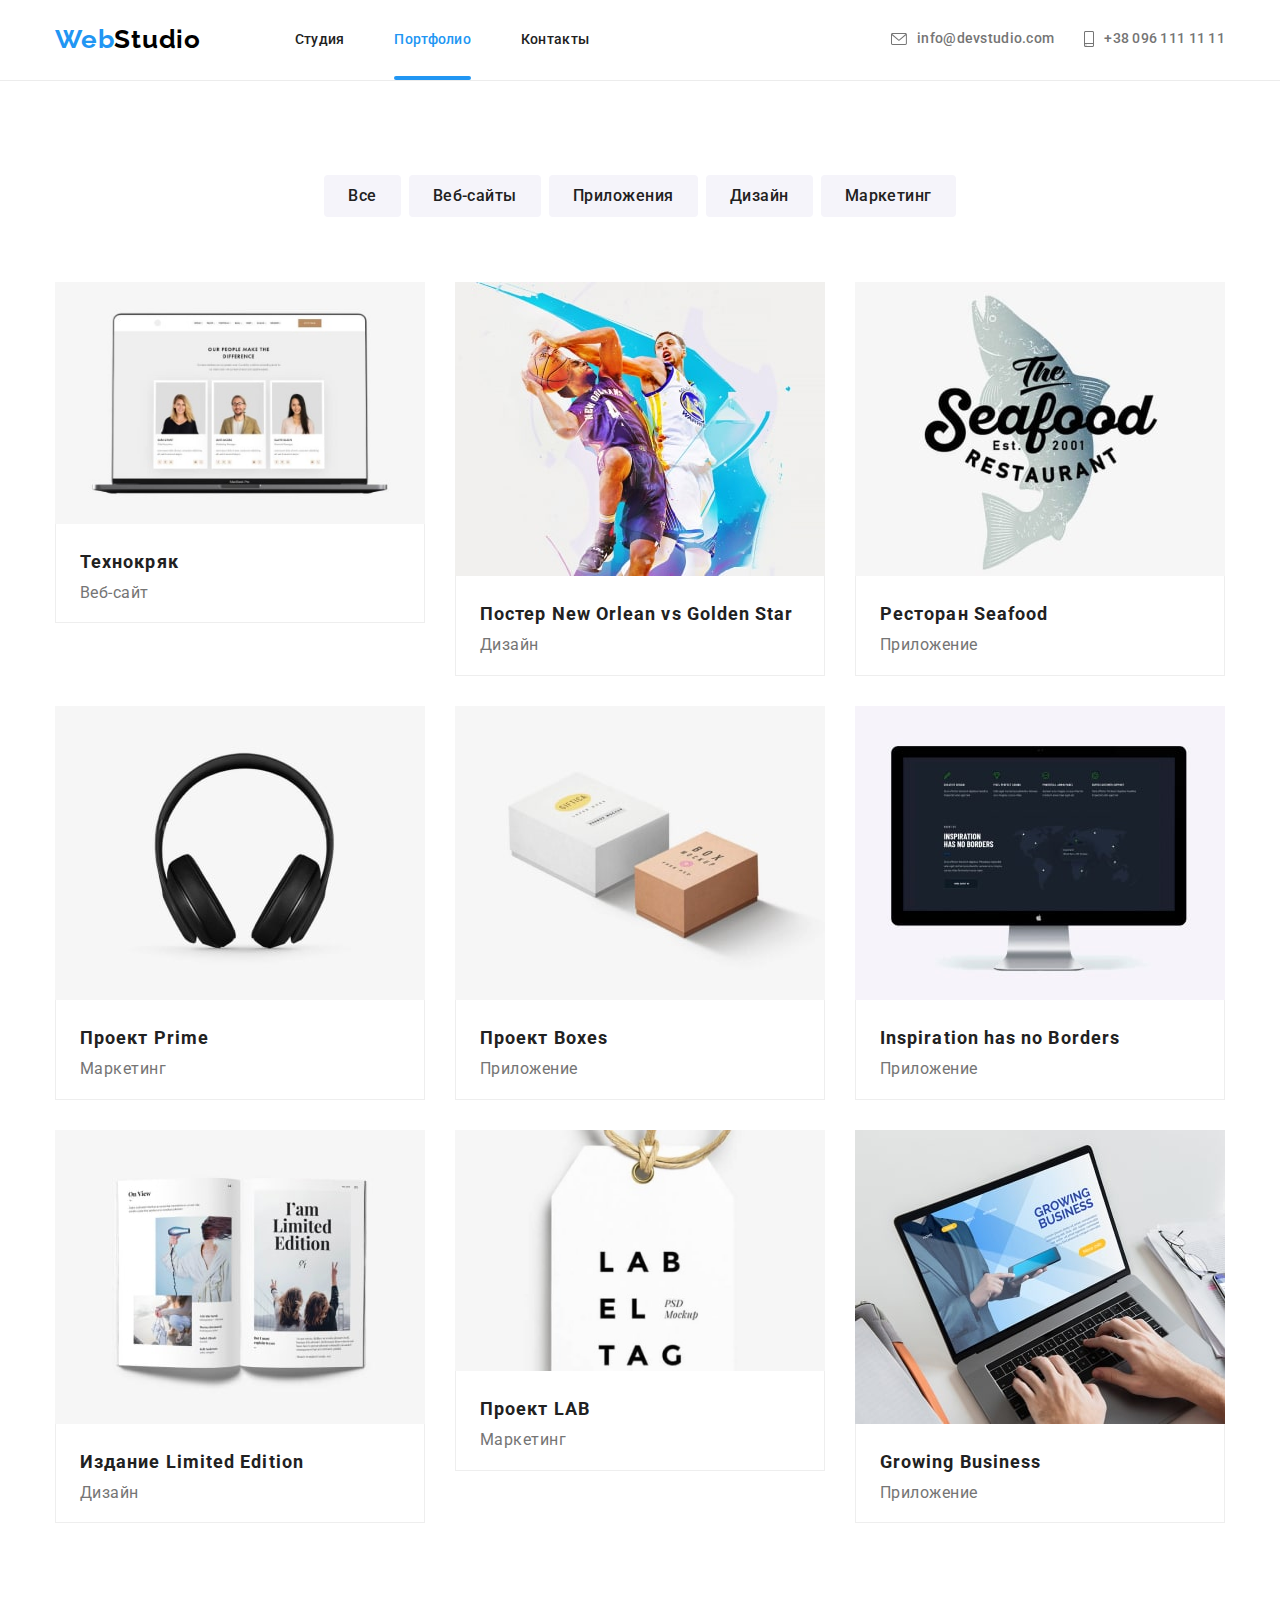
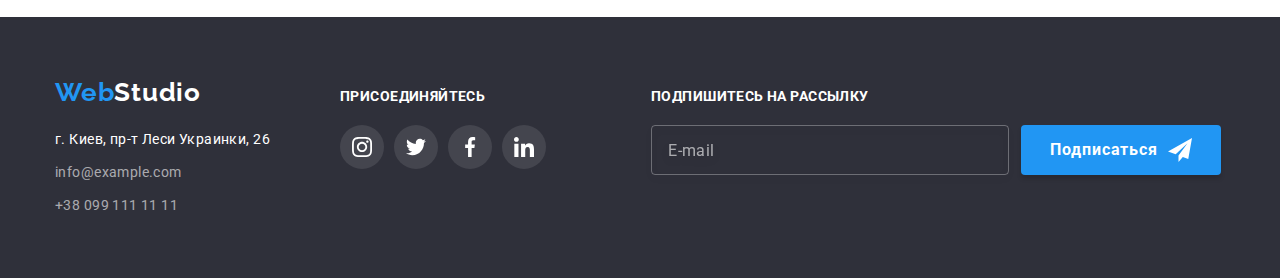
==== commit fa7650a2: "Виправляє помилки" ====
--- a/portfolio.html
+++ b/portfolio.html
@@ -130,7 +130,7 @@
                         ./images/portfolio/mobile-img_1@2x.jpg 2x
                       "
                       media="(max-midth: 480px)"
-                      sizes=""
+                      sizes="450px"
                       type="image/jpeg"
                     />
 
@@ -140,7 +140,7 @@
                         ./images/portfolio/tablet-img_1@2x.jpg 2x
                       "
                       media="(min-width: 768px) and (max-width: 1199px)"
-                      sizes=""
+                      sizes="354px"
                       type="image/jpeg"
                     />
 
@@ -149,8 +149,8 @@
                         ./images/portfolio/laptop-img_1.jpg    1x,
                         ./images/portfolio/laptop-img_1@2x.jpg 2x
                       "
-                      media=""
-                      sizes="(max-width: 1200px)"
+                      media="270px"
+                      sizes="(min-width: 1200px)"
                       type="image/jpeg"
                     />
 
@@ -184,8 +184,8 @@
                         ./images/portfolio/mobile-img_2.jpg    1x,
                         ./images/portfolio/mobile-img_2@2x.jpg 2x
                       "
-                      media="(max-midth: 480px)"
-                      sizes=""
+                      media="(max-midth: 767px)"
+                      sizes="450px"
                       type="image/jpeg"
                     />
 
@@ -195,7 +195,7 @@
                         ./images/portfolio/tablet-img_2@2x.jpg 2x
                       "
                       media="(min-width: 768px) and (max-width: 1199px)"
-                      sizes=""
+                      sizes="354px"
                       type="image/jpeg"
                     />
 
@@ -204,8 +204,8 @@
                         ./images/portfolio/laptop-img_2.jpg    1x,
                         ./images/portfolio/laptop-img_2@2x.jpg 2x
                       "
-                      media=""
-                      sizes="(max-width: 1200px)"
+                      media="(min-width: 1200px)"
+                      sizes="270px"
                       type="image/jpeg"
                     />
 
@@ -241,8 +241,8 @@
                         ./images/portfolio/mobile-img_3.jpg    1x,
                         ./images/portfolio/mobile-img_3@2x.jpg 2x
                       "
-                      media="(max-midth: 480px)"
-                      sizes=""
+                      media="(max-midth: 767px)"
+                      sizes="450px"
                       type="image/jpeg"
                     />
 
@@ -252,7 +252,7 @@
                         ./images/portfolio/tablet-img_3@2x.jpg 2x
                       "
                       media="(min-width: 768px) and (max-width: 1199px)"
-                      sizes=""
+                      sizes="354px"
                       type="image/jpeg"
                     />
 
@@ -261,8 +261,8 @@
                         ./images/portfolio/laptop-img_3.jpg    1x,
                         ./images/portfolio/laptop-img_3@2x.jpg 2x
                       "
-                      media=""
-                      sizes="(max-width: 1200px)"
+                      media="(min-width: 1200px)"
+                      sizes="270px"
                       type="image/jpeg"
                     />
 
@@ -296,8 +296,8 @@
                         ./images/portfolio/mobile-img_4.jpg    1x,
                         ./images/portfolio/mobile-img_4@2x.jpg 2x
                       "
-                      media="(max-midth: 480px)"
-                      sizes=""
+                      media="(max-midth: 767px)"
+                      sizes="450px"
                       type="image/jpeg"
                     />
 
@@ -307,7 +307,7 @@
                         ./images/portfolio/tablet-img_4@2x.jpg 2x
                       "
                       media="(min-width: 768px) and (max-width: 1199px)"
-                      sizes=""
+                      sizes="354px"
                       type="image/jpeg"
                     />
 
@@ -316,8 +316,8 @@
                         ./images/portfolio/laptop-img_4.jpg    1x,
                         ./images/portfolio/laptop-img_4@2x.jpg 2x
                       "
-                      media=""
-                      sizes="(max-width: 1200px)"
+                      media="(min-width: 1200px)"
+                      sizes="270px"
                       type="image/jpeg"
                     />
 
@@ -351,8 +351,8 @@
                         ./images/portfolio/mobile-img_5.jpg    1x,
                         ./images/portfolio/mobile-img_5@2x.jpg 2x
                       "
-                      media="(max-midth: 480px)"
-                      sizes=""
+                      media="(max-midth: 767px)"
+                      sizes="450px"
                       type="image/jpeg"
                     />
 
@@ -362,7 +362,7 @@
                         ./images/portfolio/tablet-img_5@2x.jpg 2x
                       "
                       media="(min-width: 768px) and (max-width: 1199px)"
-                      sizes=""
+                      sizes="354px"
                       type="image/jpeg"
                     />
 
@@ -371,8 +371,8 @@
                         ./images/portfolio/laptop-img_5.jpg    1x,
                         ./images/portfolio/laptop-img_5@2x.jpg 2x
                       "
-                      media=""
-                      sizes="(max-width: 1200px)"
+                      media="(min-width: 1200px)"
+                      sizes="270px"
                       type="image/jpeg"
                     />
 
@@ -406,8 +406,8 @@
                         ./images/portfolio/mobile-img_6.jpg    1x,
                         ./images/portfolio/mobile-img_6@2x.jpg 2x
                       "
-                      media="(max-midth: 480px)"
-                      sizes=""
+                      media="(max-midth: 767px)"
+                      sizes="450px"
                       type="image/jpeg"
                     />
 
@@ -417,7 +417,7 @@
                         ./images/portfolio/tablet-img_6@2x.jpg 2x
                       "
                       media="(min-width: 768px) and (max-width: 1199px)"
-                      sizes=""
+                      sizes="354px"
                       type="image/jpeg"
                     />
 
@@ -426,8 +426,8 @@
                         ./images/portfolio/laptop-img_6.jpg    1x,
                         ./images/portfolio/laptop-img_6@2x.jpg 2x
                       "
-                      media=""
-                      sizes="(max-width: 1200px)"
+                      media="(min-width: 1200px)"
+                      sizes="270px"
                       type="image/jpeg"
                     />
 
@@ -461,8 +461,8 @@
                         ./images/portfolio/mobile-img_7.jpg    1x,
                         ./images/portfolio/mobile-img_7@2x.jpg 2x
                       "
-                      media="(max-midth: 480px)"
-                      sizes=""
+                      media="(max-midth: 767px)"
+                      sizes="450px"
                       type="image/jpeg"
                     />
 
@@ -472,7 +472,7 @@
                         ./images/portfolio/tablet-img_7@2x.jpg 2x
                       "
                       media="(min-width: 768px) and (max-width: 1199px)"
-                      sizes=""
+                      sizes="354px"
                       type="image/jpeg"
                     />
 
@@ -481,8 +481,8 @@
                         ./images/portfolio/laptop-img_7.jpg    1x,
                         ./images/portfolio/laptop-img_7@2x.jpg 2x
                       "
-                      media=""
-                      sizes="(max-width: 1200px)"
+                      media="(min-width: 1200px)"
+                      sizes="270px"
                       type="image/jpeg"
                     />
 
@@ -516,8 +516,8 @@
                         ./images/portfolio/mobile-img_8.jpg    1x,
                         ./images/portfolio/mobile-img_8@2x.jpg 2x
                       "
-                      media="(max-midth: 480px)"
-                      sizes=""
+                      media="(max-midth: 767px)"
+                      sizes="450px"
                       type="image/jpeg"
                     />
 
@@ -527,7 +527,7 @@
                         ./images/portfolio/tablet-img_8@2x.jpg 2x
                       "
                       media="(min-width: 768px) and (max-width: 1199px)"
-                      sizes=""
+                      sizes="354px"
                       type="image/jpeg"
                     />
 
@@ -536,8 +536,8 @@
                         ./images/portfolio/laptop-img_8.jpg    1x,
                         ./images/portfolio/laptop-img_8@2x.jpg 2x
                       "
-                      media=""
-                      sizes="(max-width: 1200px)"
+                      media="(max-width: 1200px)"
+                      sizes="270px"
                       type="image/jpeg"
                     />
 
@@ -571,8 +571,8 @@
                         ./images/portfolio/mobile-img_9.jpg    1x,
                         ./images/portfolio/mobile-img_9@2x.jpg 2x
                       "
-                      media="(max-midth: 480px)"
-                      sizes=""
+                      media="(max-midth: 767px)"
+                      sizes="450px"
                       type="image/jpeg"
                     />
 
@@ -582,7 +582,7 @@
                         ./images/portfolio/tablet-img_9@2x.jpg 2x
                       "
                       media="(min-width: 768px) and (max-width: 1199px)"
-                      sizes=""
+                      sizes="354px"
                       type="image/jpeg"
                     />
 
@@ -591,8 +591,8 @@
                         ./images/portfolio/laptop-img_9.jpg    1x,
                         ./images/portfolio/laptop-img_9@2x.jpg 2x
                       "
-                      media=""
-                      sizes="(max-width: 1200px)"
+                      media="(min-width: 1200px)"
+                      sizes="270px"
                       type="image/jpeg"
                     />
 
--- a/css/main.min.css
+++ b/css/main.min.css
@@ -1 +1 @@
-/*! modern-normalize v1.1.0 | MIT License | https://github.com/sindresorhus/modern-normalize */*,::before,::after{-webkit-box-sizing:border-box;box-sizing:border-box}html{line-height:1.15;-webkit-text-size-adjust:100%;-moz-tab-size:4;-o-tab-size:4;tab-size:4}body{margin:0;font-family:system-ui,-apple-system,"Segoe UI",Roboto,Helvetica,Arial,sans-serif,"Apple Color Emoji","Segoe UI Emoji"}hr{height:0;color:inherit}abbr[title]{-webkit-text-decoration:underline dotted;text-decoration:underline dotted}b,strong{font-weight:bolder}code,kbd,samp,pre{font-family:ui-monospace,SFMono-Regular,Consolas,"Liberation Mono",Menlo,monospace;font-size:1em}small{font-size:80%}sub,sup{font-size:75%;line-height:0;position:relative;vertical-align:baseline}sub{bottom:-0.25em}sup{top:-0.5em}table{text-indent:0;border-color:inherit}button,input,optgroup,select,textarea{font-family:inherit;font-size:100%;line-height:1.15;margin:0}button,select{text-transform:none}button,[type=button],[type=reset],[type=submit]{-webkit-appearance:button}::-moz-focus-inner{border-style:none;padding:0}:-moz-focusring{outline:1px dotted ButtonText}:-moz-ui-invalid{box-shadow:none}legend{padding:0}progress{vertical-align:baseline}::-webkit-inner-spin-button,::-webkit-outer-spin-button{height:auto}[type=search]{-webkit-appearance:textfield;outline-offset:-2px}::-webkit-search-decoration{-webkit-appearance:none}::-webkit-file-upload-button{-webkit-appearance:button;font:inherit}summary{display:list-item}h1,h2,h3,h4,h5,h6,ul,p{margin:0}ul{list-style:none;padding-left:0}a{text-decoration:none}img{display:block}body{font-family:Roboto,sans-serif;color:#212121;background-color:#fff}.container{min-width:320px;padding-left:15px;padding-right:15px;margin-left:auto;margin-right:auto;max-width:480px;outline:1px solid blue}@media screen and (min-width: 768px){.container{max-width:768px}}@media screen and (min-width: 1200px){.container{max-width:1200px}}.button-mailing,.button-service{display:block;height:50px;width:200px;padding:10px 0;font-family:inherit;font-weight:700;font-size:16px;line-height:1.88;text-align:center;letter-spacing:.06em;color:#fff;background-color:#2196f3;-webkit-box-shadow:0px 4px 4px rgba(0,0,0,.15);box-shadow:0px 4px 4px rgba(0,0,0,.15);border-radius:4px;border-radius:4px;border:rgba(0,0,0,0);cursor:pointer}.logo-footer,.logo{font-family:Raleway,sans-serif;font-weight:700;font-size:24px;line-height:1.17;letter-spacing:.03em;text-decoration:none;color:#2196f3}.filtres-title,.work__title{position:absolute;width:1px;height:1px;margin:-1px;border:0;padding:0;clip:rect(0 0 0 0);overflow:hidden}.header{background-color:#fff;border-bottom:1px solid #ececec}.header__container{position:relative;display:-webkit-box;display:-ms-flexbox;display:flex;-webkit-box-align:center;-ms-flex-align:center;align-items:center;-webkit-box-pack:justify;-ms-flex-pack:justify;justify-content:space-between;padding-top:16px;padding-bottom:16px}@media screen and (min-width: 768px){.header__container{padding-top:21px;padding-bottom:21px}}@media screen and (min-width: 1200px){.header__container{padding-top:24px;padding-bottom:25px}}.button-menu{position:absolute;top:10px;right:15px;z-index:50;display:-webkit-inline-box;display:-ms-inline-flexbox;display:inline-flex;-webkit-box-pack:center;-ms-flex-pack:center;justify-content:center;-webkit-box-align:center;-ms-flex-align:center;align-items:center;padding:0;margin:0;border:none;background-color:rgba(0,0,0,0);-webkit-transition:fill 250ms cubic-bezier(0.4, 0, 0.2, 1);transition:fill 250ms cubic-bezier(0.4, 0, 0.2, 1)}@media screen and (min-width: 768px){.button-menu{display:none}}.button-menu:hover,.button-menu:focus{fill:#2196f3}.button-menu .button-menu__close{display:none}.button-menu.is-open .button-menu__close{display:block}.button-menu.is-open .button-menu__menu{display:none}@media screen and (max-width: 767px){.menu-container{display:none;position:fixed;left:0;top:0;padding:48px 0 48px 40px;width:100%;background:#fff;-webkit-box-shadow:0px 4px 8px rgba(0,0,0,.04),0px 2px 4px rgba(0,0,0,.08),0px 1px 3px rgba(0,0,0,.16);box-shadow:0px 4px 8px rgba(0,0,0,.04),0px 2px 4px rgba(0,0,0,.08),0px 1px 3px rgba(0,0,0,.16)}.menu-container.is-open{display:block}}@media screen and (min-width: 768px){.menu-container{display:-webkit-box;display:-ms-flexbox;display:flex;-webkit-box-align:center;-ms-flex-align:center;align-items:center}}.social-web{display:-webkit-box;display:-ms-flexbox;display:flex}.social-web__item:not(:last-child){padding-right:10px;border-right:1px solid rgba(33,33,33,.2)}.social-web__item:not(:first-child){padding-left:10px}@media screen and (min-width: 768px){.social-web{display:none}}.social-web .social-web__link{font-weight:500;font-size:18px;line-height:1.22;letter-spacing:.02em;color:#2196f3}.logo__header{color:#000}@media screen and (min-width: 768px){.logo{margin-right:88px}}@media screen and (min-width: 768px)and (min-width: 1200px){.logo{margin-right:93px;font-size:26px;line-height:1.19}}@media screen and (max-width: 767px){.nav{margin-bottom:302px}}@media screen and (max-width: 767px){.nav__item:not(:last-child){margin-bottom:32px}}@media screen and (min-width: 768px){.nav{display:-webkit-box;display:-ms-flexbox;display:flex;-webkit-box-align:center;-ms-flex-align:center;align-items:center;margin-right:84px}}@media screen and (min-width: 768px)and (min-width: 1200px){.nav{margin-right:302px}}@media screen and (min-width: 768px){.nav__item:not(:last-child){margin-right:50px}}.nav__link{font-weight:500;font-size:40px;line-height:1.18;letter-spacing:.02em;color:#212121;-webkit-transition:color 250ms cubic-bezier(0.4, 0, 0.2, 1);transition:color 250ms cubic-bezier(0.4, 0, 0.2, 1)}.nav__link:hover,.nav__link:focus{color:#2196f3}@media screen and (min-width: 768px){.nav__link{font-size:14px;line-height:1.14}}.nav__link--accent{color:#2196f3}@media screen and (min-width: 768px){.nav__link--accent{position:relative}.nav__link--accent::after{content:"";position:absolute;left:0;top:46px;display:block;width:100%;height:4px;background-color:#2196f3;border-radius:2px}}@media screen and (min-width: 768px)and (min-width: 1200px){.nav__link--accent::after{top:45px}}.feedback{display:-webkit-box;display:-ms-flexbox;display:flex}@media screen and (max-width: 767px){.feedback{-webkit-box-orient:vertical;-webkit-box-direction:reverse;-ms-flex-direction:column-reverse;flex-direction:column-reverse;margin-bottom:64px}}@media screen and (min-width: 768px)and (max-width: 1199px){.feedback{-webkit-box-orient:vertical;-webkit-box-direction:normal;-ms-flex-direction:column;flex-direction:column}}@media screen and (min-width: 1200px){.feedback{-webkit-box-align:center;-ms-flex-align:center;align-items:center;margin-left:auto}.feedback__item:not(:last-child){margin-right:30px}}@media screen and (max-width: 767px){.feedback__item:not(:first-child){margin-bottom:32px}}@media screen and (min-width: 768px)and (max-width: 1199px){.feedback__item:not(:last-child){margin-bottom:10px}}.feedback__link{display:-webkit-box;display:-ms-flexbox;display:flex;-webkit-box-align:center;-ms-flex-align:center;align-items:center;-webkit-transition:color 250ms cubic-bezier(0.4, 0, 0.2, 1);transition:color 250ms cubic-bezier(0.4, 0, 0.2, 1)}.feedback__link:hover,.feedback__link:focus{color:#2196f3;fill:currentColor}.feedback__link--tel{font-weight:500;font-size:34px;line-height:1.18;letter-spacing:.02em;color:#2196f3}@media screen and (min-width: 768px){.feedback__link--tel{font-size:12px;line-height:1.17;color:#757575}}@media screen and (min-width: 768px)and (min-width: 1200px){.feedback__link--tel{font-size:14px;line-height:1.14}}.feedback__link--mail{font-weight:500;font-size:24px;line-height:1.17;letter-spacing:.02em;color:#757575}@media screen and (min-width: 768px){.feedback__link--mail{font-size:12px}}@media screen and (min-width: 768px)and (min-width: 1200px){.feedback__link--mail{font-size:14px;line-height:1.14}}.feedback__icon{display:none}@media screen and (min-width: 768px){.feedback__icon{display:block;margin-right:8px;fill:currentColor}}@media screen and (min-width: 1200px){.feedback__icon{margin-right:10px}}@media screen and (max-width: 767px){.feedback__icon--mail{width:14px;height:10px}}@media screen and (max-width: 767px){.feedback__icon--tel{width:10px;height:14px}}.hero{padding-top:118px;padding-bottom:118px;max-width:480px;height:400px;margin-left:auto;margin-right:auto;background-color:#2f303a;background-image:-webkit-gradient(linear, left top, right top, from(rgba(47, 48, 58, 0.4)), to(rgba(47, 48, 58, 0.4))),url("../images/bg-images/bg-image-mobile.jpg");background-image:linear-gradient(to right, rgba(47, 48, 58, 0.4), rgba(47, 48, 58, 0.4)),url("../images/bg-images/bg-image-mobile.jpg");background-size:480px 400px}@media(min-device-pixel-ratio: 2),(-webkit-min-device-pixel-ratio: 2),(min-resolution: 192dpi),(min-resolution: 2dppx){.hero{background-image:url("../images/bg-images/bg-image-mobile@2x.jpg")}}@media screen and (min-width: 768px){.hero{max-width:768px;background-image:-webkit-gradient(linear, left top, right top, from(rgba(47, 48, 58, 0.4)), to(rgba(47, 48, 58, 0.4))),url("../images/bg-images/bg-image-tablet.jpg");background-image:linear-gradient(to right, rgba(47, 48, 58, 0.4), rgba(47, 48, 58, 0.4)),url("../images/bg-images/bg-image-tablet.jpg");background-size:768px}}@media screen and (min-width: 768px)and (min-device-pixel-ratio: 2),screen and (min-width: 768px)and (-webkit-min-device-pixel-ratio: 2),screen and (min-width: 768px)and (min-resolution: 192dpi),screen and (min-width: 768px)and (min-resolution: 2dppx){.hero{background-image:url("../images/bg-images/bg-image-tablet@2x.jpg")}}@media screen and (min-width: 1200px){.hero{padding-top:200px;padding-bottom:200px;max-width:1600px;height:600px;background-image:-webkit-gradient(linear, left top, right top, from(rgba(47, 48, 58, 0.4)), to(rgba(47, 48, 58, 0.4))),url("../images/bg-images/bg-image-laptop.jpg");background-image:linear-gradient(to right, rgba(47, 48, 58, 0.4), rgba(47, 48, 58, 0.4)),url("../images/bg-images/bg-image-laptop.jpg");background-size:1600px 600px}}@media screen and (min-width: 1200px)and (min-device-pixel-ratio: 2),screen and (min-width: 1200px)and (-webkit-min-device-pixel-ratio: 2),screen and (min-width: 1200px)and (min-resolution: 192dpi),screen and (min-width: 1200px)and (min-resolution: 2dppx){.hero{background-image:url("../images/bg-images/bg-image-laptop@2x.jpg")}}.hero__title{max-width:360px;margin-left:auto;margin-right:auto;margin-bottom:30px;font-weight:900;font-size:26px;line-height:1.6;text-align:center;letter-spacing:.06em;text-transform:uppercase;color:#fff}@media screen and (min-width: 1200px){.hero__title{max-width:696px;margin-top:0;font-size:44px;line-height:1.36}}.button-service{margin-left:auto;margin-right:auto}.work{padding-top:60px}@media screen and (min-width: 1200px){.work{padding-top:94px}}.examples{margin-left:-30px;margin-top:-30px}@media screen and (min-width: 768px){.examples{display:-webkit-box;display:-ms-flexbox;display:flex;-ms-flex-wrap:wrap;flex-wrap:wrap}}.examples__item{margin-left:30px;margin-top:30px;-ms-flex-preferred-size:calc(50% - 30px);flex-basis:calc(50% - 30px)}@media screen and (min-width: 1200px){.examples__item{-ms-flex-preferred-size:calc(25% - 30px);flex-basis:calc(25% - 30px)}}.examples__box{display:-webkit-inline-box;display:-ms-inline-flexbox;display:inline-flex;-webkit-box-pack:center;-ms-flex-pack:center;justify-content:center;-webkit-box-align:center;-ms-flex-align:center;align-items:center;max-width:450px;width:100%;height:120px;margin-bottom:30px;background-color:#f5f4fa;border-radius:4px}@media screen and (min-width: 768px){.examples__box{width:354px}}@media screen and (min-width: 1200px){.examples__box{width:270px}}.examples__title{margin-bottom:10px;font-size:14px;line-height:1.14;letter-spacing:.03em;text-transform:uppercase}@media screen and (max-width: 480px){.examples__title{text-align:center}}.examples__text{font-size:14px;line-height:1.71;letter-spacing:.03em;color:#757575}.technology{padding-top:94px;padding-bottom:94px}@media screen and (max-width: 1199px){.technology{display:none}}.technology__title{margin-bottom:50px;font-size:36px;line-height:1.17;text-align:center;letter-spacing:.03em}.technology__list{display:-webkit-box;display:-ms-flexbox;display:flex;padding-left:0}.technology__product{position:relative;-ms-flex-preferred-size:calc(100% - 20px);flex-basis:calc(100% - 20px);margin-right:30px}.technology__product:nth-child(3n){margin-right:0}.technology__card{display:block;max-width:100%}.technology__box{position:absolute;left:0;bottom:0;width:100%;height:70px;padding-top:27px;padding-bottom:27px;background:rgba(47,48,58,.8)}.technologi__text{font-weight:700;font-size:14px;line-height:1.14;text-align:center;letter-spacing:.03em;text-transform:uppercase;color:#fff}.team{padding-top:60px;padding-bottom:60px;background-color:#f5f4fa}@media screen and (min-width: 1200px){.team{padding-top:94px;padding-bottom:94px}}.team__title{padding-bottom:30px;font-size:28px;line-height:1.19;text-align:center;letter-spacing:.03em}@media screen and (min-width: 1200px){.team__title{padding-bottom:50px;font-size:36px;line-height:1.17}}.specialist{margin-top:-30px;margin-left:-30px}@media screen and (min-width: 768px){.specialist{display:-webkit-box;display:-ms-flexbox;display:flex;-ms-flex-wrap:wrap;flex-wrap:wrap}}.specialist__item{margin-top:30px;margin-left:30px;background-color:#fff;-webkit-box-shadow:0px 1px 3px rgba(0,0,0,.12),0px 1px 1px rgba(0,0,0,.14),0px 2px 1px rgba(0,0,0,.2);box-shadow:0px 1px 3px rgba(0,0,0,.12),0px 1px 1px rgba(0,0,0,.14),0px 2px 1px rgba(0,0,0,.2);border-radius:0px 0px 4px 4px;border-color:rgba(0,0,0,0)}@media screen and (min-width: 768px){.specialist__item{-ms-flex-preferred-size:calc(50% - 30px);flex-basis:calc(50% - 30px)}}@media screen and (min-width: 1200px){.specialist__item{-ms-flex-preferred-size:calc(25% - 30px);flex-basis:calc(25% - 30px)}}.specialist__name{margin-bottom:10px;font-weight:500;font-size:16px;line-height:1.19;text-align:center;letter-spacing:.03em}.specialist__profession{margin-bottom:16px;line-height:1.19;text-align:center;letter-spacing:.03em;color:#757575}.specialist__info{padding-top:30px;padding-bottom:30px}.social-link{display:-webkit-box;display:-ms-flexbox;display:flex;-webkit-box-pack:center;-ms-flex-pack:center;justify-content:center}.social-link__item:not(:last-child){margin-right:10px}.social-link__link{display:block;height:44px;width:44px;padding:12px;border-radius:50%;fill:#afb1b8;-webkit-transition:background-color 250ms cubic-bezier(0.4, 0, 0.2, 1);transition:background-color 250ms cubic-bezier(0.4, 0, 0.2, 1)}.social-link__icon{-webkit-transition:fill 250ms cubic-bezier(0.4, 0, 0.2, 1);transition:fill 250ms cubic-bezier(0.4, 0, 0.2, 1)}.social-link__link:hover,.social-link__link:focus{background-color:#2196f3;fill:#fff}.clients{padding-top:60px;padding-bottom:60px}@media screen and (min-width: 1200px){.clients{padding-top:94px;padding-bottom:94px}}.clients__title{margin-bottom:30px;font-size:28px;line-height:1.19;text-align:center;letter-spacing:.03em;color:#212121}@media screen and (min-width: 1200px){.clients__title{margin-bottom:50px}}@media screen and (min-width: 1200px){.clients__title{font-size:36px;line-height:1.17}}.clients__list{display:-webkit-box;display:-ms-flexbox;display:flex;-ms-flex-wrap:wrap;flex-wrap:wrap;margin-top:-30px;margin-left:-30px}.clients__link{display:block;width:210px;height:92px;padding:16px 52px;margin-top:30px;margin-left:30px;border:1px solid #afb1b8;border-radius:4px;fill:#afb1b8;-ms-flex-preferred-size:calc(50% - 30px);flex-basis:calc(50% - 30px);-webkit-transition-property:border-color,fill;transition-property:border-color,fill;-webkit-transition-duration:250ms;transition-duration:250ms;-webkit-transition-timing-function:cubic-bezier(0.4, 0, 0.2, 1);transition-timing-function:cubic-bezier(0.4, 0, 0.2, 1)}@media screen and (min-width: 768px){.clients__link{width:226px;height:92px;padding:16px 60px}}@media screen and (min-width: 1200px){.clients__link{padding:16px 32px;width:170px;height:92px;-ms-flex-preferred-size:calc(33.3333333333% - 30px);flex-basis:calc(33.3333333333% - 30px)}}.clients__link:hover,.clients__link:focus{border-color:#2196f3;fill:#2196f3}.footer{background-color:#2f303a;padding-top:60px;padding-bottom:60px}@media screen and (min-width: 768px){.footer__block{display:-webkit-box;display:-ms-flexbox;display:flex;-webkit-box-align:baseline;-ms-flex-align:baseline;align-items:baseline}}@media screen and (max-width: 1200px){.footer__block{margin-bottom:60px}}@media screen and (min-width: 1200px){.footer__container{display:-webkit-box;display:-ms-flexbox;display:flex;-webkit-box-align:baseline;-ms-flex-align:baseline;align-items:baseline}}.logo-footer{display:block;margin-bottom:20px}@media screen and (max-width: 768px){.logo-footer{text-align:center}}@media screen and (min-width: 1200px){.logo-footer{font-size:26px;line-height:1.19}}.logo-footer__color{color:#fff}@media screen and (min-width: 768px)and (max-width: 1199px){.footer__box{margin-left:76px;margin-right:165px}}@media screen and (min-width: 1200px){.footer__box{margin-right:70px}}@media screen and (max-width: 480px){.footer__box-link{margin-bottom:60px}}.address{font-style:normal}.address__item:not(:last-child){margin-bottom:9px}.address__link{font-size:14px;line-height:1.71;letter-spacing:.03em;color:rgba(255,255,255,.6)}.address .address__link--color{color:#fff}@media screen and (max-width: 767px){.address{padding-bottom:60px}}@media screen and (max-width: 768px){.address{text-align:center}}@media screen and (min-width: 1200px){.footer__box-link{margin-right:105px}}@media screen and (max-width: 767px){.footer__box-link{display:-webkit-box;display:-ms-flexbox;display:flex;-webkit-box-orient:vertical;-webkit-box-direction:normal;-ms-flex-direction:column;flex-direction:column;-webkit-box-align:center;-ms-flex-align:center;align-items:center}}.footer__title-link{margin-bottom:20px;font-weight:700;font-size:14px;line-height:1.14;letter-spacing:.03em;text-transform:uppercase;color:#fff}@media screen and (max-width: 768px){.footer__title-link{text-align:center}}.soc-link{display:-webkit-box;display:-ms-flexbox;display:flex}.soc-link__item:not(:last-child){margin-right:10px}.soc-link__link{display:block;height:44px;width:44px;padding:12px;border-radius:50%;fill:#fff;-ms-flex-preferred-size:calc((100% - 30px)/4);flex-basis:calc((100% - 30px)/4);background-color:rgba(255,255,255,.1);-webkit-transition:background-color 250ms cubic-bezier(0.4, 0, 0.2, 1);transition:background-color 250ms cubic-bezier(0.4, 0, 0.2, 1)}.soc-link__link:hover,.soc-link__link:focus{background-color:#2196f3}.footer__title-mailing{margin-bottom:20px;font-weight:700;font-size:14px;line-height:1.14;letter-spacing:.03em;text-transform:uppercase;color:#fff}@media screen and (max-width: 1199px){.footer__title-mailing{text-align:center}}@media screen and (min-width: 1200px){.mailing__box{display:-webkit-box;display:-ms-flexbox;display:flex}}.mailing__input{width:100%;height:50px;padding:15px 16px;border:1px solid rgba(255,255,255,.3);-webkit-filter:drop-shadow(0px 4px 4px rgba(0, 0, 0, 0.15));filter:drop-shadow(0px 4px 4px rgba(0, 0, 0, 0.15));border-radius:4px;background-color:inherit;color:#fff}@media screen and (max-width: 1199px){.mailing__input{margin-bottom:20px}}@media screen and (min-width: 1200px){.mailing__input{width:358px;margin-right:12px}}.mailing__input::-webkit-input-placeholder{font-weight:400;font-size:16px;line-height:1.25;letter-spacing:.03em;color:rgba(255,255,255,.6)}.mailing__input::-moz-placeholder{font-weight:400;font-size:16px;line-height:1.25;letter-spacing:.03em;color:rgba(255,255,255,.6)}.mailing__input:-ms-input-placeholder{font-weight:400;font-size:16px;line-height:1.25;letter-spacing:.03em;color:rgba(255,255,255,.6)}.mailing__input::-ms-input-placeholder{font-weight:400;font-size:16px;line-height:1.25;letter-spacing:.03em;color:rgba(255,255,255,.6)}.mailing__input::placeholder{font-weight:400;font-size:16px;line-height:1.25;letter-spacing:.03em;color:rgba(255,255,255,.6)}.button-mailing{display:-webkit-box;display:-ms-flexbox;display:flex;-webkit-box-align:center;-ms-flex-align:center;align-items:center;-webkit-box-pack:center;-ms-flex-pack:center;justify-content:center}.button-mailing__icon{margin-left:10px}@media screen and (max-width: 1199px){.button-mailing{margin-left:auto;margin-right:auto}}.filtres{padding-top:60px;padding-bottom:60px}@media screen and (min-width: 1200px){.filtres{padding-top:94px;padding-bottom:94px}}.button-list{display:-webkit-box;display:-ms-flexbox;display:flex;margin-bottom:50px}@media screen and (max-width: 480px){.button-list{-ms-flex-wrap:wrap;flex-wrap:wrap}.button-list__item:nth-child(-n+3){margin-bottom:15px}}@media screen and (min-width: 768px){.button-list{-webkit-box-pack:center;-ms-flex-pack:center;justify-content:center}}.button-list__item:not(:last-child){margin-right:8px}.button-list__btn{padding:6px 22px;font-family:inherit;font-weight:500;font-size:16px;line-height:1.62;text-align:center;letter-spacing:.03em;color:#212121;background-color:#f5f4fa;border-radius:4px;border-color:rgba(0,0,0,0);-webkit-transition-property:color,background-color,-webkit-box-shadow;transition-property:color,background-color,-webkit-box-shadow;transition-property:color,background-color,box-shadow;transition-property:color,background-color,box-shadow,-webkit-box-shadow;-webkit-transition-duration:250ms;transition-duration:250ms;-webkit-transition-timing-function:cubic-bezier(0.4, 0, 0.2, 1);transition-timing-function:cubic-bezier(0.4, 0, 0.2, 1);cursor:pointer}.button-list__btn:hover,.button-list__btn:focus{color:#fff;background-color:#2196f3;-webkit-box-shadow:0px 3px 1px rgba(0,0,0,.1),0px 1px 2px rgba(0,0,0,.08),0px 2px 2px rgba(0,0,0,.12);box-shadow:0px 3px 1px rgba(0,0,0,.1),0px 1px 2px rgba(0,0,0,.08),0px 2px 2px rgba(0,0,0,.12)}.grid{margin-top:-30px;margin-left:-30px}@media screen and (min-width: 768px){.grid{display:-webkit-box;display:-ms-flexbox;display:flex;-ms-flex-wrap:wrap;flex-wrap:wrap}}.grid__item{margin-top:30px;margin-left:30px;cursor:pointer}@media screen and (min-width: 768px){.grid__item{-ms-flex-preferred-size:calc(50% - 30px);flex-basis:calc(50% - 30px)}}@media screen and (min-width: 1200px){.grid__item{-ms-flex-preferred-size:calc(33.3333333333% - 30px);flex-basis:calc(33.3333333333% - 30px)}}.grid__project{display:block;-webkit-transition:-webkit-box-shadow 250ms cubic-bezier(0.4, 0, 0.2, 1);transition:-webkit-box-shadow 250ms cubic-bezier(0.4, 0, 0.2, 1);transition:box-shadow 250ms cubic-bezier(0.4, 0, 0.2, 1);transition:box-shadow 250ms cubic-bezier(0.4, 0, 0.2, 1), -webkit-box-shadow 250ms cubic-bezier(0.4, 0, 0.2, 1);-webkit-transition:-webkit-transform 250ms cubic-bezier(0.4, 0, 0.2, 1);transition:-webkit-transform 250ms cubic-bezier(0.4, 0, 0.2, 1);transition:transform 250ms cubic-bezier(0.4, 0, 0.2, 1);transition:transform 250ms cubic-bezier(0.4, 0, 0.2, 1), -webkit-transform 250ms cubic-bezier(0.4, 0, 0.2, 1)}.grid__project:hover,.grid__project:focus{-webkit-box-shadow:0px 1px 1px rgba(0,0,0,.12),0px 4px 4px rgba(0,0,0,.06),1px 4px 6px rgba(0,0,0,.16);box-shadow:0px 1px 1px rgba(0,0,0,.12),0px 4px 4px rgba(0,0,0,.06),1px 4px 6px rgba(0,0,0,.16)}.grid__project:hover:hover .grid__text-transform,.grid__project:hover:focus .grid__text-transform,.grid__project:focus:hover .grid__text-transform,.grid__project:focus:focus .grid__text-transform{-webkit-transform:translateY(0%);transform:translateY(0%)}.grid__thumb{position:relative;overflow:hidden}.grid__card{display:block;height:100%}.grid__text-transform{position:absolute;top:0;left:0;height:100%;-webkit-transform:translateY(100%);transform:translateY(100%);font-size:18px;line-height:1.6;letter-spacing:.03em;color:#fff;background-color:rgba(33,150,243,.9);-webkit-transition:-webkit-transform 250ms cubic-bezier(0.4, 0, 0.2, 1);transition:-webkit-transform 250ms cubic-bezier(0.4, 0, 0.2, 1);transition:transform 250ms cubic-bezier(0.4, 0, 0.2, 1);transition:transform 250ms cubic-bezier(0.4, 0, 0.2, 1), -webkit-transform 250ms cubic-bezier(0.4, 0, 0.2, 1)}@media screen and (max-width: 480px){.grid__text-transform{padding:77px 24px}}@media screen and (min-width: 768px){.grid__text-transform{padding:49px 24px 77px 24px}}@media screen and (min-width: 1200px){.grid__text-transform{padding:63px 24px}}.grid__box{padding:20px 24px;border-left:1px solid #eee;border-right:1px solid #eee;border-bottom:1px solid #eee}@media screen and (min-width: 768px)and (max-width: 1199px){.grid__box--big{padding:20px 24px 56px 24px}}.grid__title{margin-bottom:4px;font-size:18px;line-height:2;letter-spacing:.06em;color:#212121}.grid__text{font-size:16px;line-height:1.18;letter-spacing:.03em;color:#757575}/*# sourceMappingURL=main.min.css.map */+/*! modern-normalize v1.1.0 | MIT License | https://github.com/sindresorhus/modern-normalize */*,::before,::after{-webkit-box-sizing:border-box;box-sizing:border-box}html{line-height:1.15;-webkit-text-size-adjust:100%;-moz-tab-size:4;-o-tab-size:4;tab-size:4}body{margin:0;font-family:system-ui,-apple-system,"Segoe UI",Roboto,Helvetica,Arial,sans-serif,"Apple Color Emoji","Segoe UI Emoji"}hr{height:0;color:inherit}abbr[title]{-webkit-text-decoration:underline dotted;text-decoration:underline dotted}b,strong{font-weight:bolder}code,kbd,samp,pre{font-family:ui-monospace,SFMono-Regular,Consolas,"Liberation Mono",Menlo,monospace;font-size:1em}small{font-size:80%}sub,sup{font-size:75%;line-height:0;position:relative;vertical-align:baseline}sub{bottom:-0.25em}sup{top:-0.5em}table{text-indent:0;border-color:inherit}button,input,optgroup,select,textarea{font-family:inherit;font-size:100%;line-height:1.15;margin:0}button,select{text-transform:none}button,[type=button],[type=reset],[type=submit]{-webkit-appearance:button}::-moz-focus-inner{border-style:none;padding:0}:-moz-focusring{outline:1px dotted ButtonText}:-moz-ui-invalid{box-shadow:none}legend{padding:0}progress{vertical-align:baseline}::-webkit-inner-spin-button,::-webkit-outer-spin-button{height:auto}[type=search]{-webkit-appearance:textfield;outline-offset:-2px}::-webkit-search-decoration{-webkit-appearance:none}::-webkit-file-upload-button{-webkit-appearance:button;font:inherit}summary{display:list-item}h1,h2,h3,h4,h5,h6,ul,p{margin:0}ul{list-style:none;padding-left:0}a{text-decoration:none}img{display:block}body{font-family:Roboto,sans-serif;color:#212121;background-color:#fff}.container{min-width:320px;padding-left:15px;padding-right:15px;margin-left:auto;margin-right:auto;max-width:480px}@media screen and (min-width: 768px){.container{max-width:768px}}@media screen and (min-width: 1200px){.container{max-width:1200px}}.button-submit,.button-mailing,.button-service{display:block;height:50px;width:200px;padding:10px 0;font-family:inherit;font-weight:700;font-size:16px;line-height:1.88;text-align:center;letter-spacing:.06em;color:#fff;background-color:#2196f3;-webkit-box-shadow:0px 4px 4px rgba(0,0,0,.15);box-shadow:0px 4px 4px rgba(0,0,0,.15);border-radius:4px;border-radius:4px;border:rgba(0,0,0,0);cursor:pointer}.logo-footer,.logo{font-family:Raleway,sans-serif;font-weight:700;font-size:24px;line-height:1.17;letter-spacing:.03em;text-decoration:none;color:#2196f3}.form__input--terms,.filtres-title,.work__title{position:absolute;width:1px;height:1px;margin:-1px;border:0;padding:0;clip:rect(0 0 0 0);overflow:hidden}.header{background-color:#fff;border-bottom:1px solid #ececec}.header__container{position:relative;display:-webkit-box;display:-ms-flexbox;display:flex;-webkit-box-align:center;-ms-flex-align:center;align-items:center;-webkit-box-pack:justify;-ms-flex-pack:justify;justify-content:space-between;padding-top:16px;padding-bottom:16px}@media screen and (min-width: 768px){.header__container{padding-top:21px;padding-bottom:21px}}@media screen and (min-width: 1200px){.header__container{padding-top:24px;padding-bottom:25px}}.button-menu{position:absolute;top:10px;right:15px;display:-webkit-inline-box;display:-ms-inline-flexbox;display:inline-flex;-webkit-box-pack:center;-ms-flex-pack:center;justify-content:center;-webkit-box-align:center;-ms-flex-align:center;align-items:center;padding:0;margin:0;border:none;background-color:rgba(0,0,0,0);-webkit-transition:fill 250ms cubic-bezier(0.4, 0, 0.2, 1);transition:fill 250ms cubic-bezier(0.4, 0, 0.2, 1)}@media screen and (min-width: 768px){.button-menu{display:none}}.button-menu:hover,.button-menu:focus{fill:#2196f3}.button-menu.is-open{position:fixed;z-index:5}.button-menu .button-menu__close{display:none}.button-menu.is-open .button-menu__close{display:block}.button-menu.is-open .button-menu__menu{display:none}@media screen and (max-width: 767px){.menu-container{display:none;position:fixed;left:0;top:0;height:100%;padding:48px 0 48px 40px;width:100%;background:#fff;-webkit-box-shadow:0px 4px 8px rgba(0,0,0,.04),0px 2px 4px rgba(0,0,0,.08),0px 1px 3px rgba(0,0,0,.16);box-shadow:0px 4px 8px rgba(0,0,0,.04),0px 2px 4px rgba(0,0,0,.08),0px 1px 3px rgba(0,0,0,.16)}.menu-container.is-open{display:block}}@media screen and (min-width: 768px){.menu-container{display:-webkit-box;display:-ms-flexbox;display:flex;-webkit-box-align:center;-ms-flex-align:center;align-items:center}}.social-web{display:-webkit-box;display:-ms-flexbox;display:flex}.social-web__item:not(:last-child){padding-right:10px;border-right:1px solid rgba(33,33,33,.2)}.social-web__item:not(:first-child){padding-left:10px}@media screen and (min-width: 768px){.social-web{display:none}}.social-web .social-web__link{font-weight:500;font-size:18px;line-height:1.22;letter-spacing:.02em;color:#2196f3}.logo__header{color:#000}@media screen and (min-width: 768px){.logo{margin-right:88px}}@media screen and (min-width: 768px)and (min-width: 1200px){.logo{margin-right:93px;font-size:26px;line-height:1.19}}@media screen and (max-width: 767px){.nav{margin-bottom:302px}}@media screen and (max-width: 767px){.nav__item:not(:last-child){margin-bottom:32px}}@media screen and (min-width: 768px){.nav{display:-webkit-box;display:-ms-flexbox;display:flex;-webkit-box-align:center;-ms-flex-align:center;align-items:center;margin-right:84px}}@media screen and (min-width: 768px)and (min-width: 1200px){.nav{margin-right:302px}}@media screen and (min-width: 768px){.nav__item:not(:last-child){margin-right:50px}}.nav__link{font-weight:500;font-size:40px;line-height:1.18;letter-spacing:.02em;color:#212121;-webkit-transition:color 250ms cubic-bezier(0.4, 0, 0.2, 1);transition:color 250ms cubic-bezier(0.4, 0, 0.2, 1)}.nav__link:hover,.nav__link:focus{color:#2196f3}@media screen and (min-width: 768px){.nav__link{font-size:14px;line-height:1.14}}.nav__link--accent{color:#2196f3}@media screen and (min-width: 768px){.nav__link--accent{position:relative}.nav__link--accent::after{content:"";position:absolute;left:0;top:46px;display:block;width:100%;height:4px;background-color:#2196f3;border-radius:2px}}@media screen and (min-width: 768px)and (min-width: 1200px){.nav__link--accent::after{top:45px}}.feedback{display:-webkit-box;display:-ms-flexbox;display:flex}@media screen and (max-width: 767px){.feedback{-webkit-box-orient:vertical;-webkit-box-direction:reverse;-ms-flex-direction:column-reverse;flex-direction:column-reverse;margin-bottom:64px}}@media screen and (min-width: 768px)and (max-width: 1199px){.feedback{-webkit-box-orient:vertical;-webkit-box-direction:normal;-ms-flex-direction:column;flex-direction:column}}@media screen and (min-width: 1200px){.feedback{-webkit-box-align:center;-ms-flex-align:center;align-items:center;margin-left:auto}.feedback__item:not(:last-child){margin-right:30px}}@media screen and (max-width: 767px){.feedback__item:not(:first-child){margin-bottom:32px}}@media screen and (min-width: 768px)and (max-width: 1199px){.feedback__item:not(:last-child){margin-bottom:10px}}.feedback__link{display:-webkit-box;display:-ms-flexbox;display:flex;-webkit-box-align:center;-ms-flex-align:center;align-items:center;-webkit-transition:color 250ms cubic-bezier(0.4, 0, 0.2, 1);transition:color 250ms cubic-bezier(0.4, 0, 0.2, 1)}.feedback__link:hover,.feedback__link:focus{color:#2196f3;fill:currentColor}.feedback__link--tel{font-weight:500;font-size:34px;line-height:1.18;letter-spacing:.02em;color:#2196f3}@media screen and (min-width: 768px){.feedback__link--tel{font-size:12px;line-height:1.17;color:#757575}}@media screen and (min-width: 768px)and (min-width: 1200px){.feedback__link--tel{font-size:14px;line-height:1.14}}.feedback__link--mail{font-weight:500;font-size:24px;line-height:1.17;letter-spacing:.02em;color:#757575}@media screen and (min-width: 768px){.feedback__link--mail{font-size:12px}}@media screen and (min-width: 768px)and (min-width: 1200px){.feedback__link--mail{font-size:14px;line-height:1.14}}.feedback__icon{display:none}@media screen and (min-width: 768px){.feedback__icon{display:block;margin-right:8px;fill:currentColor}}@media screen and (min-width: 1200px){.feedback__icon{margin-right:10px}}@media screen and (max-width: 767px){.feedback__icon--mail{width:14px;height:10px}}@media screen and (max-width: 767px){.feedback__icon--tel{width:10px;height:14px}}.hero{padding-top:118px;padding-bottom:118px;max-width:480px;height:400px;margin-left:auto;margin-right:auto;background-color:#2f303a;background-image:-webkit-gradient(linear, left top, right top, from(rgba(47, 48, 58, 0.4)), to(rgba(47, 48, 58, 0.4))),url("../images/bg-images/bg-image-mobile.jpg");background-image:linear-gradient(to right, rgba(47, 48, 58, 0.4), rgba(47, 48, 58, 0.4)),url("../images/bg-images/bg-image-mobile.jpg");background-size:480px 400px}@media(min-device-pixel-ratio: 2),(-webkit-min-device-pixel-ratio: 2),(min-resolution: 192dpi),(min-resolution: 2dppx){.hero{background-image:-webkit-gradient(linear, left top, right top, from(rgba(47, 48, 58, 0.4)), to(rgba(47, 48, 58, 0.4))),url("../images/bg-images/bg-image-mobile@2x.jpg");background-image:linear-gradient(to right, rgba(47, 48, 58, 0.4), rgba(47, 48, 58, 0.4)),url("../images/bg-images/bg-image-mobile@2x.jpg")}}@media screen and (min-width: 768px){.hero{max-width:768px;background-image:-webkit-gradient(linear, left top, right top, from(rgba(47, 48, 58, 0.4)), to(rgba(47, 48, 58, 0.4))),url("../images/bg-images/bg-image-tablet.jpg");background-image:linear-gradient(to right, rgba(47, 48, 58, 0.4), rgba(47, 48, 58, 0.4)),url("../images/bg-images/bg-image-tablet.jpg");background-size:768px}}@media screen and (min-width: 768px)and (min-device-pixel-ratio: 2),screen and (min-width: 768px)and (-webkit-min-device-pixel-ratio: 2),screen and (min-width: 768px)and (min-resolution: 192dpi),screen and (min-width: 768px)and (min-resolution: 2dppx){.hero{background-image:-webkit-gradient(linear, left top, right top, from(rgba(47, 48, 58, 0.4)), to(rgba(47, 48, 58, 0.4))),url("../images/bg-images/bg-image-tablet@2x.jpg");background-image:linear-gradient(to right, rgba(47, 48, 58, 0.4), rgba(47, 48, 58, 0.4)),url("../images/bg-images/bg-image-tablet@2x.jpg")}}@media screen and (min-width: 1200px){.hero{padding-top:200px;padding-bottom:200px;max-width:1600px;height:600px;background-image:-webkit-gradient(linear, left top, right top, from(rgba(47, 48, 58, 0.4)), to(rgba(47, 48, 58, 0.4))),url("../images/bg-images/bg-image-laptop.jpg");background-image:linear-gradient(to right, rgba(47, 48, 58, 0.4), rgba(47, 48, 58, 0.4)),url("../images/bg-images/bg-image-laptop.jpg");background-size:1600px 600px}}@media screen and (min-width: 1200px)and (min-device-pixel-ratio: 2),screen and (min-width: 1200px)and (-webkit-min-device-pixel-ratio: 2),screen and (min-width: 1200px)and (min-resolution: 192dpi),screen and (min-width: 1200px)and (min-resolution: 2dppx){.hero{background-image:-webkit-gradient(linear, left top, right top, from(rgba(47, 48, 58, 0.4)), to(rgba(47, 48, 58, 0.4))),url("../images/bg-images/bg-image-laptop@2x.jpg");background-image:linear-gradient(to right, rgba(47, 48, 58, 0.4), rgba(47, 48, 58, 0.4)),url("../images/bg-images/bg-image-laptop@2x.jpg")}}.hero__title{max-width:360px;margin-left:auto;margin-right:auto;margin-bottom:30px;font-weight:900;font-size:26px;line-height:1.6;text-align:center;letter-spacing:.06em;text-transform:uppercase;color:#fff}@media screen and (min-width: 1200px){.hero__title{max-width:696px;margin-top:0;font-size:44px;line-height:1.36}}.button-service{margin-left:auto;margin-right:auto}.work{padding-top:60px}@media screen and (min-width: 1200px){.work{padding-top:94px}}.examples{margin-left:-30px;margin-top:-30px}@media screen and (min-width: 768px){.examples{display:-webkit-box;display:-ms-flexbox;display:flex;-ms-flex-wrap:wrap;flex-wrap:wrap}}.examples__item{margin-left:30px;margin-top:30px;-ms-flex-preferred-size:calc(50% - 30px);flex-basis:calc(50% - 30px)}@media screen and (min-width: 1200px){.examples__item{-ms-flex-preferred-size:calc(25% - 30px);flex-basis:calc(25% - 30px)}}.examples__box{display:-webkit-inline-box;display:-ms-inline-flexbox;display:inline-flex;-webkit-box-pack:center;-ms-flex-pack:center;justify-content:center;-webkit-box-align:center;-ms-flex-align:center;align-items:center;max-width:450px;width:100%;height:120px;margin-bottom:30px;background-color:#f5f4fa;border-radius:4px}@media screen and (min-width: 768px){.examples__box{width:354px}}@media screen and (min-width: 1200px){.examples__box{width:270px}}.examples__title{margin-bottom:10px;font-size:14px;line-height:1.14;letter-spacing:.03em;text-transform:uppercase}@media screen and (max-width: 767px){.examples__title{text-align:center}}.examples__text{font-size:14px;line-height:1.71;letter-spacing:.03em;color:#757575}.technology{padding-top:94px;padding-bottom:94px}@media screen and (max-width: 1199px){.technology{display:none}}.technology__title{margin-bottom:50px;font-size:36px;line-height:1.17;text-align:center;letter-spacing:.03em}.technology__list{display:-webkit-box;display:-ms-flexbox;display:flex;padding-left:0}.technology__product{position:relative;-ms-flex-preferred-size:calc(100% - 20px);flex-basis:calc(100% - 20px);margin-right:30px}.technology__product:nth-child(3n){margin-right:0}.technology__card{display:block;max-width:100%}.technology__box{position:absolute;left:0;bottom:0;width:100%;height:70px;padding-top:27px;padding-bottom:27px;background:rgba(47,48,58,.8)}.technologi__text{font-weight:700;font-size:14px;line-height:1.14;text-align:center;letter-spacing:.03em;text-transform:uppercase;color:#fff}.team{padding-top:60px;padding-bottom:60px;background-color:#f5f4fa}@media screen and (min-width: 1200px){.team{padding-top:94px;padding-bottom:94px}}.team__title{margin-bottom:30px;font-size:28px;line-height:1.19;text-align:center;letter-spacing:.03em}@media screen and (min-width: 1200px){.team__title{margin-bottom:50px;font-size:36px;line-height:1.17}}.specialist{margin-bottom:-30px;margin-left:-30px}@media screen and (min-width: 768px){.specialist{display:-webkit-box;display:-ms-flexbox;display:flex;-ms-flex-wrap:wrap;flex-wrap:wrap}}.specialist__item{margin-bottom:30px;margin-left:30px;background-color:#fff;-webkit-box-shadow:0px 1px 3px rgba(0,0,0,.12),0px 1px 1px rgba(0,0,0,.14),0px 2px 1px rgba(0,0,0,.2);box-shadow:0px 1px 3px rgba(0,0,0,.12),0px 1px 1px rgba(0,0,0,.14),0px 2px 1px rgba(0,0,0,.2);border-radius:0px 0px 4px 4px;border-color:rgba(0,0,0,0)}@media screen and (min-width: 768px){.specialist__item{-ms-flex-preferred-size:calc(50% - 30px);flex-basis:calc(50% - 30px)}}@media screen and (min-width: 1200px){.specialist__item{-ms-flex-preferred-size:calc(25% - 30px);flex-basis:calc(25% - 30px)}}.specialist__name{margin-bottom:10px;font-weight:500;font-size:16px;line-height:1.19;text-align:center;letter-spacing:.03em}.specialist__profession{margin-bottom:16px;line-height:1.19;text-align:center;letter-spacing:.03em;color:#757575}.specialist__info{padding-top:30px;padding-bottom:30px}.social-link{display:-webkit-box;display:-ms-flexbox;display:flex;-webkit-box-pack:center;-ms-flex-pack:center;justify-content:center}.social-link__item:not(:last-child){margin-right:10px}.social-link__link{display:block;height:44px;width:44px;padding:12px;border-radius:50%;fill:#afb1b8;-webkit-transition:background-color 250ms cubic-bezier(0.4, 0, 0.2, 1);transition:background-color 250ms cubic-bezier(0.4, 0, 0.2, 1)}.social-link__icon{-webkit-transition:fill 250ms cubic-bezier(0.4, 0, 0.2, 1);transition:fill 250ms cubic-bezier(0.4, 0, 0.2, 1)}.social-link__link:hover,.social-link__link:focus{background-color:#2196f3;fill:#fff}.clients{padding-top:60px;padding-bottom:60px}@media screen and (min-width: 1200px){.clients{padding-top:94px;padding-bottom:94px}}.clients__title{margin-bottom:30px;font-size:28px;line-height:1.19;text-align:center;letter-spacing:.03em;color:#212121}@media screen and (min-width: 1200px){.clients__title{margin-bottom:50px}}@media screen and (min-width: 1200px){.clients__title{font-size:36px;line-height:1.17}}.clients__list{display:-webkit-box;display:-ms-flexbox;display:flex;-ms-flex-wrap:wrap;flex-wrap:wrap;margin-top:-30px;margin-left:-30px}.clients__item{display:block;margin-top:30px;margin-left:30px}@media screen and (max-width: 768px){.clients__item{-ms-flex-preferred-size:calc(50% - 30px);flex-basis:calc(50% - 30px)}}@media screen and (min-width: 768px){.clients__item{-ms-flex-preferred-size:calc(33.3333333333% - 30px);flex-basis:calc(33.3333333333% - 30px)}}@media screen and (min-width: 1200px){.clients__item{-ms-flex-preferred-size:calc(16.6666666667% - 30px);flex-basis:calc(16.6666666667% - 30px)}}.clients__link{display:block;width:100%;height:92px;padding-top:16px;padding-bottom:16px;margin:0;fill:#afb1b8;border:1px solid #afb1b8;border-radius:4px;text-align:center;-webkit-transition-property:border-color,fill;transition-property:border-color,fill;-webkit-transition-duration:250ms;transition-duration:250ms;-webkit-transition-timing-function:cubic-bezier(0.4, 0, 0.2, 1);transition-timing-function:cubic-bezier(0.4, 0, 0.2, 1)}.clients__link:hover,.clients__link:focus{border-color:#2196f3;fill:#2196f3}.footer{background-color:#2f303a;padding-top:60px;padding-bottom:60px}@media screen and (min-width: 768px){.footer__block{display:-webkit-box;display:-ms-flexbox;display:flex;-webkit-box-align:baseline;-ms-flex-align:baseline;align-items:baseline}}@media screen and (max-width: 1200px){.footer__block{margin-bottom:60px}}@media screen and (min-width: 1200px){.footer__container{display:-webkit-box;display:-ms-flexbox;display:flex;-webkit-box-align:baseline;-ms-flex-align:baseline;align-items:baseline}}.logo-footer{display:block;margin-bottom:20px}@media screen and (max-width: 768px){.logo-footer{text-align:center}}@media screen and (min-width: 1200px){.logo-footer{font-size:26px;line-height:1.19}}.logo-footer__color{color:#fff}@media screen and (max-width: 768px){.footer__box{margin-bottom:60px}}@media screen and (min-width: 768px)and (max-width: 1199px){.footer__box{margin-left:76px;margin-right:165px}}@media screen and (min-width: 1200px){.footer__box{margin-right:70px}}@media screen and (max-width: 480px){.footer__box-link{margin-bottom:60px}}.address{font-style:normal}.address__item:not(:last-child){margin-bottom:9px}.address__link{font-size:14px;line-height:1.71;letter-spacing:.03em;color:rgba(255,255,255,.6)}.address .address__link--color{color:#fff}@media screen and (max-width: 768px){.address{text-align:center}}@media screen and (min-width: 1200px){.footer__box-link{margin-right:105px}}@media screen and (max-width: 768px){.footer__box-link{display:-webkit-box;display:-ms-flexbox;display:flex;-webkit-box-orient:vertical;-webkit-box-direction:normal;-ms-flex-direction:column;flex-direction:column;-webkit-box-align:center;-ms-flex-align:center;align-items:center}}.footer__title-link{margin-bottom:20px;font-weight:700;font-size:14px;line-height:1.14;letter-spacing:.03em;text-transform:uppercase;color:#fff}@media screen and (max-width: 768px){.footer__title-link{text-align:center}}.soc-link{display:-webkit-box;display:-ms-flexbox;display:flex}.soc-link__item:not(:last-child){margin-right:10px}.soc-link__link{display:block;height:44px;width:44px;padding:12px;border-radius:50%;fill:#fff;-ms-flex-preferred-size:calc((100% - 30px)/4);flex-basis:calc((100% - 30px)/4);background-color:rgba(255,255,255,.1);-webkit-transition:background-color 250ms cubic-bezier(0.4, 0, 0.2, 1);transition:background-color 250ms cubic-bezier(0.4, 0, 0.2, 1)}.soc-link__link:hover,.soc-link__link:focus{background-color:#2196f3}.footer__title-mailing{margin-bottom:20px;font-weight:700;font-size:14px;line-height:1.14;letter-spacing:.03em;text-transform:uppercase;color:#fff}@media screen and (max-width: 1199px){.footer__title-mailing{text-align:center}}@media screen and (min-width: 1200px){.mailing__box{display:-webkit-box;display:-ms-flexbox;display:flex}}.mailing__input{width:100%;height:50px;padding:15px 16px;border:1px solid rgba(255,255,255,.3);-webkit-filter:drop-shadow(0px 4px 4px rgba(0, 0, 0, 0.15));filter:drop-shadow(0px 4px 4px rgba(0, 0, 0, 0.15));border-radius:4px;background-color:inherit;color:#fff}@media screen and (max-width: 1199px){.mailing__input{margin-bottom:20px}}@media screen and (min-width: 1200px){.mailing__input{width:358px;margin-right:12px}}.mailing__input::-webkit-input-placeholder{font-weight:400;font-size:16px;line-height:1.25;letter-spacing:.03em;color:rgba(255,255,255,.6)}.mailing__input::-moz-placeholder{font-weight:400;font-size:16px;line-height:1.25;letter-spacing:.03em;color:rgba(255,255,255,.6)}.mailing__input:-ms-input-placeholder{font-weight:400;font-size:16px;line-height:1.25;letter-spacing:.03em;color:rgba(255,255,255,.6)}.mailing__input::-ms-input-placeholder{font-weight:400;font-size:16px;line-height:1.25;letter-spacing:.03em;color:rgba(255,255,255,.6)}.mailing__input::placeholder{font-weight:400;font-size:16px;line-height:1.25;letter-spacing:.03em;color:rgba(255,255,255,.6)}.button-mailing{display:-webkit-box;display:-ms-flexbox;display:flex;-webkit-box-align:center;-ms-flex-align:center;align-items:center;-webkit-box-pack:center;-ms-flex-pack:center;justify-content:center}.button-mailing__icon{margin-left:10px}@media screen and (max-width: 1199px){.button-mailing{margin-left:auto;margin-right:auto}}.filtres{padding-top:60px;padding-bottom:60px}@media screen and (min-width: 1200px){.filtres{padding-top:94px;padding-bottom:94px}}.button-list{display:-webkit-box;display:-ms-flexbox;display:flex;-ms-flex-wrap:wrap;flex-wrap:wrap;margin-bottom:50px}.button-list__item:nth-child(-n+3){margin-bottom:15px}@media screen and (min-width: 768px){.button-list{-webkit-box-pack:center;-ms-flex-pack:center;justify-content:center}}.button-list__item:not(:last-child){margin-right:8px}.button-list__btn{padding:6px 22px;font-family:inherit;font-weight:500;font-size:16px;line-height:1.62;text-align:center;letter-spacing:.03em;color:#212121;background-color:#f5f4fa;border-radius:4px;border-color:rgba(0,0,0,0);-webkit-transition-property:color,background-color,-webkit-box-shadow;transition-property:color,background-color,-webkit-box-shadow;transition-property:color,background-color,box-shadow;transition-property:color,background-color,box-shadow,-webkit-box-shadow;-webkit-transition-duration:250ms;transition-duration:250ms;-webkit-transition-timing-function:cubic-bezier(0.4, 0, 0.2, 1);transition-timing-function:cubic-bezier(0.4, 0, 0.2, 1);cursor:pointer}.button-list__btn:hover,.button-list__btn:focus{color:#fff;background-color:#2196f3;-webkit-box-shadow:0px 3px 1px rgba(0,0,0,.1),0px 1px 2px rgba(0,0,0,.08),0px 2px 2px rgba(0,0,0,.12);box-shadow:0px 3px 1px rgba(0,0,0,.1),0px 1px 2px rgba(0,0,0,.08),0px 2px 2px rgba(0,0,0,.12)}.grid{margin-top:-30px;margin-left:-30px}@media screen and (min-width: 768px){.grid{display:-webkit-box;display:-ms-flexbox;display:flex;-ms-flex-wrap:wrap;flex-wrap:wrap}}.grid__item{margin-top:30px;margin-left:30px;cursor:pointer}@media screen and (min-width: 768px){.grid__item{-ms-flex-preferred-size:calc(50% - 30px);flex-basis:calc(50% - 30px)}}@media screen and (min-width: 1200px){.grid__item{-ms-flex-preferred-size:calc(33.3333333333% - 30px);flex-basis:calc(33.3333333333% - 30px)}}.grid__project{display:block;-webkit-transition:-webkit-box-shadow 250ms cubic-bezier(0.4, 0, 0.2, 1);transition:-webkit-box-shadow 250ms cubic-bezier(0.4, 0, 0.2, 1);transition:box-shadow 250ms cubic-bezier(0.4, 0, 0.2, 1);transition:box-shadow 250ms cubic-bezier(0.4, 0, 0.2, 1), -webkit-box-shadow 250ms cubic-bezier(0.4, 0, 0.2, 1);-webkit-transition:-webkit-transform 250ms cubic-bezier(0.4, 0, 0.2, 1);transition:-webkit-transform 250ms cubic-bezier(0.4, 0, 0.2, 1);transition:transform 250ms cubic-bezier(0.4, 0, 0.2, 1);transition:transform 250ms cubic-bezier(0.4, 0, 0.2, 1), -webkit-transform 250ms cubic-bezier(0.4, 0, 0.2, 1)}.grid__project:hover,.grid__project:focus{-webkit-box-shadow:0px 1px 1px rgba(0,0,0,.12),0px 4px 4px rgba(0,0,0,.06),1px 4px 6px rgba(0,0,0,.16);box-shadow:0px 1px 1px rgba(0,0,0,.12),0px 4px 4px rgba(0,0,0,.06),1px 4px 6px rgba(0,0,0,.16)}.grid__project:hover:hover .grid__text-transform,.grid__project:hover:focus .grid__text-transform,.grid__project:focus:hover .grid__text-transform,.grid__project:focus:focus .grid__text-transform{-webkit-transform:translateY(0%);transform:translateY(0%)}.grid__thumb{position:relative;overflow:hidden;z-index:-1}.grid__card{display:block;height:100%}.grid__text-transform{position:absolute;top:0;left:0;height:100%;-webkit-transform:translateY(101%);transform:translateY(101%);font-size:18px;line-height:1.6;letter-spacing:.03em;color:#fff;background-color:rgba(33,150,243,.9);-webkit-transition:-webkit-transform 250ms cubic-bezier(0.4, 0, 0.2, 1);transition:-webkit-transform 250ms cubic-bezier(0.4, 0, 0.2, 1);transition:transform 250ms cubic-bezier(0.4, 0, 0.2, 1);transition:transform 250ms cubic-bezier(0.4, 0, 0.2, 1), -webkit-transform 250ms cubic-bezier(0.4, 0, 0.2, 1)}@media screen and (max-width: 767px){.grid__text-transform{padding:77px 24px;overflow-y:scroll}}@media screen and (min-width: 768px){.grid__text-transform{padding:49px 24px 77px 24px}}@media screen and (min-width: 1200px){.grid__text-transform{padding:63px 24px}}.grid__box{padding:20px 24px;border-left:1px solid #eee;border-right:1px solid #eee;border-bottom:1px solid #eee}@media screen and (min-width: 768px)and (max-width: 1199px){.grid__box--big{padding:20px 24px 56px 24px}}.grid__title{margin-bottom:4px;font-size:18px;line-height:2;letter-spacing:.06em;color:#212121}.grid__text{font-size:16px;line-height:1.18;letter-spacing:.03em;color:#757575}.backdrop{position:fixed;top:0;left:0;width:100%;height:100%;padding-top:93px;padding-left:15px;padding-right:15px;background-color:rgba(0,0,0,.2);overflow-y:scroll}@media screen and (min-width: 768px){.backdrop{padding-top:208px;padding-left:159px;padding-right:159px}}.backdrop.is-hidden{visibility:hidden;opacity:0;pointer-events:none}.modal{background-color:#fff;-webkit-box-shadow:0px 1px 3px rgba(0,0,0,.12),0px 1px 1px rgba(0,0,0,.14),0px 2px 1px rgba(0,0,0,.2);box-shadow:0px 1px 3px rgba(0,0,0,.12),0px 1px 1px rgba(0,0,0,.14),0px 2px 1px rgba(0,0,0,.2);border-radius:4px;z-index:3}@media screen and (max-width: 1199px){.modal{position:relative;max-width:450px;width:100%;margin-left:auto;margin-right:auto}}@media screen and (min-width: 1200px){.modal{position:absolute;top:50%;left:50%;-webkit-transform:translate(-50%, -50%);transform:translate(-50%, -50%);max-width:528px;width:100%}}.modal__button{position:absolute;top:8px;right:8px;display:-webkit-box;display:-ms-flexbox;display:flex;-webkit-box-pack:center;-ms-flex-pack:center;justify-content:center;-webkit-box-align:center;-ms-flex-align:center;align-items:center;width:30px;height:30px;border-radius:50%;background-color:#fff;border:1px solid rgba(0,0,0,.1);cursor:pointer;-webkit-transition:border-color 250ms cubic-bezier(0.4, 0, 0.2, 1);transition:border-color 250ms cubic-bezier(0.4, 0, 0.2, 1)}.modal__button:hover,.modal__button:focus{border-color:#2196f3}.modal__button:hover .modal__icon,.modal__button:focus .modal__icon{fill:#2196f3}.modal__icon{-webkit-transition:fill 250ms cubic-bezier(0.4, 0, 0.2, 1);transition:fill 250ms cubic-bezier(0.4, 0, 0.2, 1)}.form{display:-webkit-box;display:-ms-flexbox;display:flex;-webkit-box-orient:vertical;-webkit-box-direction:normal;-ms-flex-direction:column;flex-direction:column;padding:40px}.form__title{margin-bottom:12px;font-size:20px;line-height:1.5;text-align:center;letter-spacing:.03em}@media screen and (min-width: 1200px){.form__title{line-height:1.15}}.form__label{margin-bottom:4px;font-weight:400;font-size:12px;line-height:1.17;letter-spacing:.01em;color:#757575}.form__input{width:100%;height:40px;padding:11px 12px 11px 42px;margin-bottom:10px;border:1px solid rgba(33,33,33,.2);border-radius:4px;cursor:pointer;-webkit-transition:border-color 250ms cubic-bezier(0.4, 0, 0.2, 1);transition:border-color 250ms cubic-bezier(0.4, 0, 0.2, 1)}.form__input:hover,.form__input:focus-within{border-color:#2196f3}.form__textarea{width:100%;height:120px;padding:12px 16px;margin-bottom:20px;border:1px solid rgba(33,33,33,.2);border-radius:4px;-webkit-transition:border-color 250ms cubic-bezier(0.4, 0, 0.2, 1);transition:border-color 250ms cubic-bezier(0.4, 0, 0.2, 1);cursor:pointer;resize:none}.form__textarea:hover,.form__textarea:focus-within{border-color:#2196f3}.form__textarea::-webkit-input-placeholder{font-weight:400;font-size:12px;line-height:1.17;letter-spacing:.01em;color:rgba(117,117,117,.5)}.form__textarea::-moz-placeholder{font-weight:400;font-size:12px;line-height:1.17;letter-spacing:.01em;color:rgba(117,117,117,.5)}.form__textarea:-ms-input-placeholder{font-weight:400;font-size:12px;line-height:1.17;letter-spacing:.01em;color:rgba(117,117,117,.5)}.form__textarea::-ms-input-placeholder{font-weight:400;font-size:12px;line-height:1.17;letter-spacing:.01em;color:rgba(117,117,117,.5)}.form__textarea::placeholder{font-weight:400;font-size:12px;line-height:1.17;letter-spacing:.01em;color:rgba(117,117,117,.5)}.form__label--terms{display:-webkit-box;display:-ms-flexbox;display:flex;-webkit-box-pack:center;-ms-flex-pack:center;justify-content:center;-webkit-box-align:center;-ms-flex-align:center;align-items:center;margin-bottom:30px;font-weight:400;font-size:12px;line-height:1.17;letter-spacing:.03em;color:#757575}@media screen and (min-width: 1200px){.form__label--terms{font-size:14px;line-height:1.71}}.form__terms-link{font-weight:400;font-size:12px;line-height:1.17;letter-spacing:.03em;color:#2196f3}@media screen and (min-width: 1200px){.form__terms-link{font-size:14px;line-height:1.71}}.form__check-icon{width:15px;height:15px;margin-right:8px;border:1px solid #212121;border-radius:2px}.form__input--terms{width:16px;height:15px;margin-right:8px}.form__input--terms:checked+.form__check-icon{background-color:#2196f3;border-color:#2196f3;background-image:url("../images/icon-svg/check-icon.svg");background-origin:border-box;background-repeat:no-repeat;background-position:center}.form__input--terms:focus+.form__check-icon{border-color:#2196f3}.form__box{position:relative}.form__icon{position:absolute;left:12px;top:11px;-webkit-transition:fill 250ms cubic-bezier(0.4, 0, 0.2, 1);transition:fill 250ms cubic-bezier(0.4, 0, 0.2, 1)}.form__input:hover+.form__icon,.form__input:focus-within+.form__icon{fill:#2196f3}.button-submit{margin-left:auto;margin-right:auto;-webkit-transition:background-color 250ms cubic-bezier(0.4, 0, 0.2, 1);transition:background-color 250ms cubic-bezier(0.4, 0, 0.2, 1)}.button-submit:hover,.button-submit:focus{background-color:#188ce8}/*# sourceMappingURL=main.min.css.map */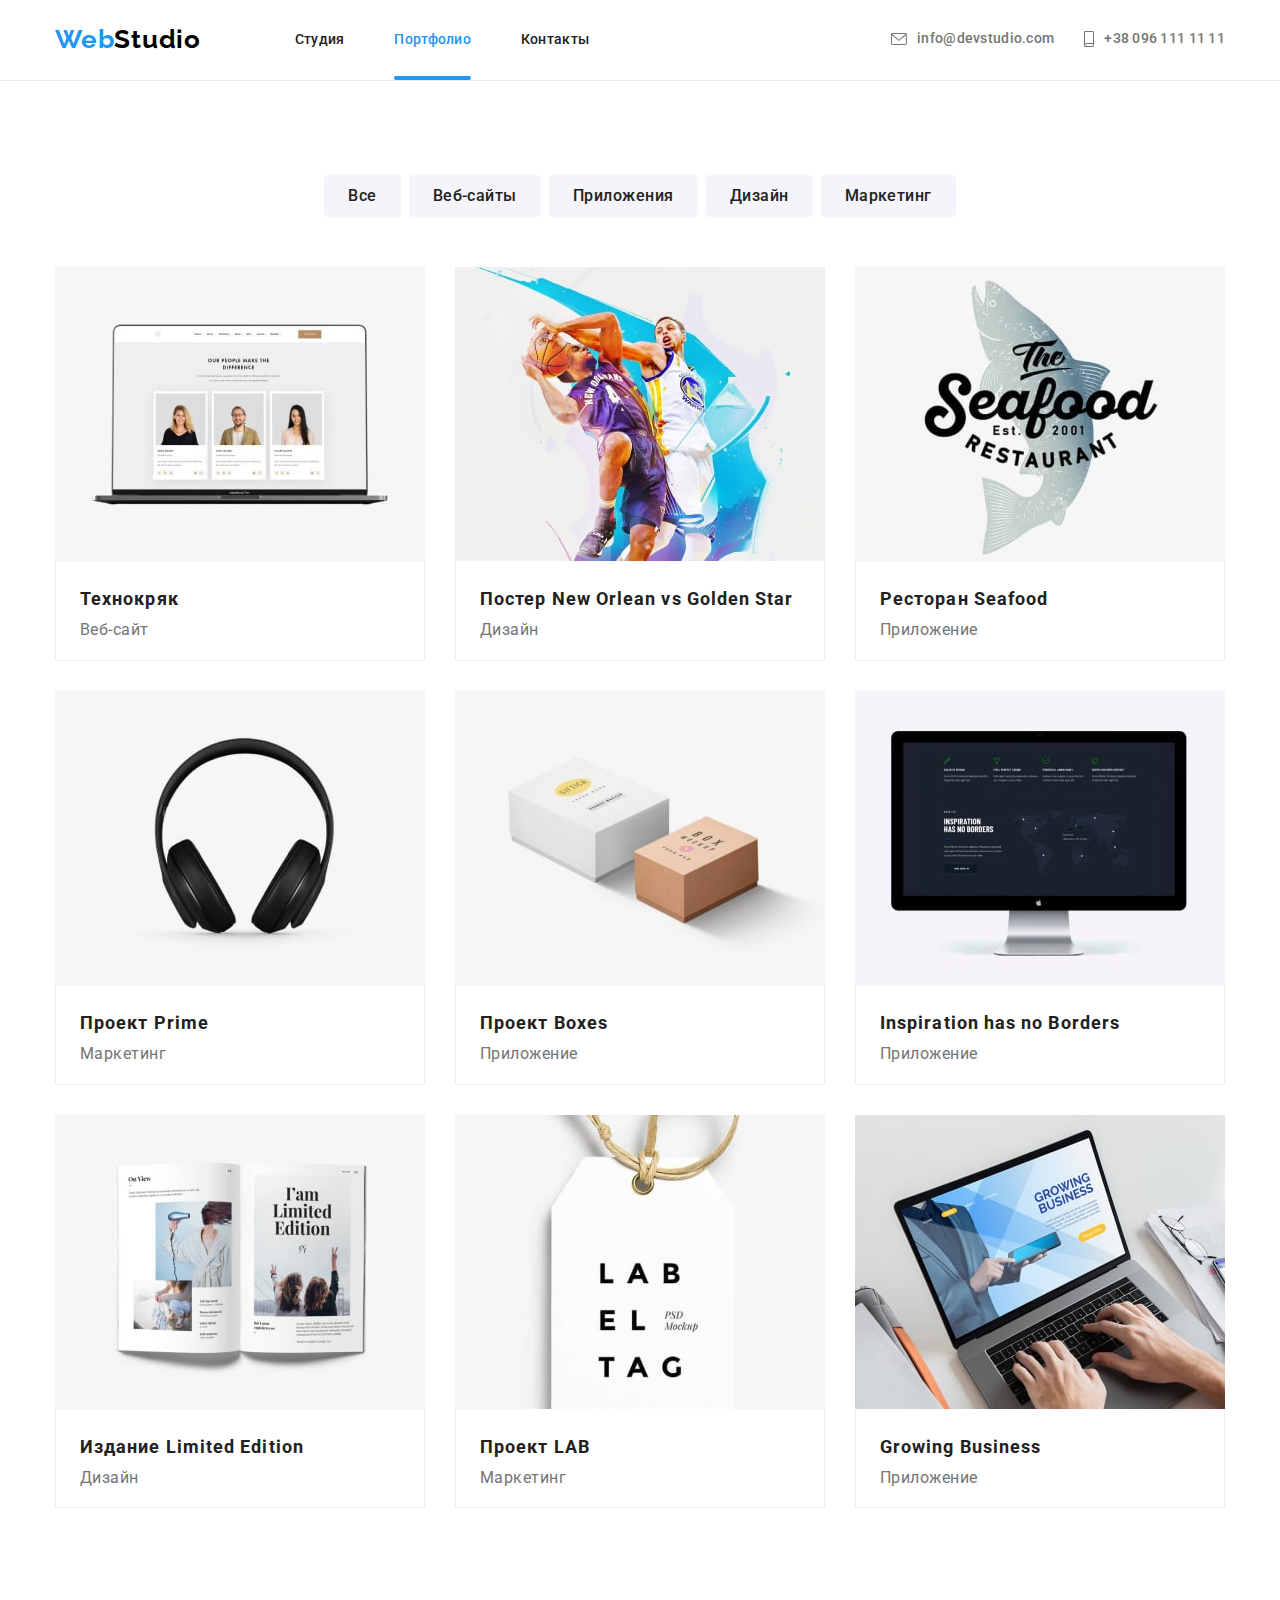
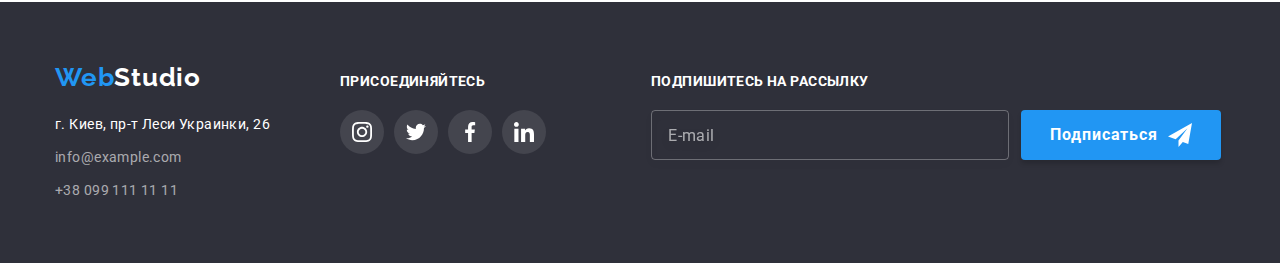
==== commit cb2bccc1: "Додає виправлення зображень у Портфоліо" ====
--- a/portfolio.html
+++ b/portfolio.html
@@ -126,39 +126,37 @@
                   <picture>
                     <source
                       srcset="
+                        ./images/portfolio/laptop-img_1.jpg    1x,
+                        ./images/portfolio/laptop-img_1@2x.jpg 2x
+                      "
+                      media="(min-width: 1200px)"
+                      sizes=""
+                      type="image/jpeg"
+                    />
+                    <source
+                      srcset="
+                        ./images/portfolio/tablet-img_1.jpg    1x,
+                        ./images/portfolio/tablet-img_1@2x.jpg 2x
+                      "
+                      media="(min-width: 768px)"
+                      type="image/jpeg"
+                    />
+
+                    <source
+                      srcset="
                         ./images/portfolio/mobile-img_1.jpg    1x,
                         ./images/portfolio/mobile-img_1@2x.jpg 2x
                       "
-                      media="(max-midth: 480px)"
-                      sizes="450px"
-                      type="image/jpeg"
-                    />
-
-                    <source
-                      srcset="
-                        ./images/portfolio/tablet-img_1.jpg    1x,
-                        ./images/portfolio/tablet-img_1@2x.jpg 2x
-                      "
-                      media="(min-width: 768px) and (max-width: 1199px)"
-                      sizes="354px"
-                      type="image/jpeg"
-                    />
-
-                    <source
-                      srcset="
-                        ./images/portfolio/laptop-img_1.jpg    1x,
-                        ./images/portfolio/laptop-img_1@2x.jpg 2x
-                      "
-                      media="270px"
-                      sizes="(min-width: 1200px)"
-                      type="image/jpeg"
-                    />
-
-                    <img
-                      class="grid__card"
-                      src="./images/portfolio/mobile-img_1.jpg"
-                      alt="На мониторе ноутбука открыта страница сайта"
-                      width="100%"
+                      media=""
+                      type="image/jpeg"
+                    />
+
+                    <img
+                      class="grid__card"
+                      src="/images/portfolio/laptop-img_1.jpg"
+                      alt="На мониторе ноутбука открыта страница сайта"
+                      width="370px"
+                      height="294px"
                     />
                   </picture>
 
@@ -181,39 +179,37 @@
                   <picture>
                     <source
                       srcset="
+                        ./images/portfolio/laptop-img_2.jpg    1x,
+                        ./images/portfolio/laptop-img_2@2x.jpg 2x
+                      "
+                      media="(min-width: 1200px)"
+                      type="image/jpeg"
+                    />
+
+                    <source
+                      srcset="
+                        ./images/portfolio/tablet-img_2.jpg    1x,
+                        ./images/portfolio/tablet-img_2@2x.jpg 2x
+                      "
+                      media="(min-width: 768px)"
+                      type="image/jpeg"
+                    />
+
+                    <source
+                      srcset="
                         ./images/portfolio/mobile-img_2.jpg    1x,
                         ./images/portfolio/mobile-img_2@2x.jpg 2x
                       "
-                      media="(max-midth: 767px)"
-                      sizes="450px"
-                      type="image/jpeg"
-                    />
-
-                    <source
-                      srcset="
-                        ./images/portfolio/tablet-img_2.jpg    1x,
-                        ./images/portfolio/tablet-img_2@2x.jpg 2x
-                      "
-                      media="(min-width: 768px) and (max-width: 1199px)"
-                      sizes="354px"
-                      type="image/jpeg"
-                    />
-
-                    <source
-                      srcset="
-                        ./images/portfolio/laptop-img_2.jpg    1x,
-                        ./images/portfolio/laptop-img_2@2x.jpg 2x
-                      "
-                      media="(min-width: 1200px)"
-                      sizes="270px"
-                      type="image/jpeg"
-                    />
-
-                    <img
-                      class="grid__card"
-                      src="./images/portfolio/mobile-img_2.jpg"
-                      alt="На мониторе ноутбука открыта страница сайта"
-                      width="100%"
+                      media=""
+                      type="image/jpeg"
+                    />
+
+                    <img
+                      class="grid__card"
+                      src="./images/portfolio/laptop-img_2.jpg"
+                      alt="На мониторе ноутбука открыта страница сайта"
+                      width="370px"
+                      height="294px"
                     />
                   </picture>
 
@@ -238,39 +234,37 @@
                   <picture>
                     <source
                       srcset="
+                        ./images/portfolio/laptop-img_3.jpg    1x,
+                        ./images/portfolio/laptop-img_3@2x.jpg 2x
+                      "
+                      media="(min-width: 1200px)"
+                      type="image/jpeg"
+                    />
+
+                    <source
+                      srcset="
+                        ./images/portfolio/tablet-img_3.jpg    1x,
+                        ./images/portfolio/tablet-img_3@2x.jpg 2x
+                      "
+                      media="(min-width: 768px)"
+                      type="image/jpeg"
+                    />
+
+                    <source
+                      srcset="
                         ./images/portfolio/mobile-img_3.jpg    1x,
                         ./images/portfolio/mobile-img_3@2x.jpg 2x
                       "
-                      media="(max-midth: 767px)"
-                      sizes="450px"
-                      type="image/jpeg"
-                    />
-
-                    <source
-                      srcset="
-                        ./images/portfolio/tablet-img_3.jpg    1x,
-                        ./images/portfolio/tablet-img_3@2x.jpg 2x
-                      "
-                      media="(min-width: 768px) and (max-width: 1199px)"
-                      sizes="354px"
-                      type="image/jpeg"
-                    />
-
-                    <source
-                      srcset="
-                        ./images/portfolio/laptop-img_3.jpg    1x,
-                        ./images/portfolio/laptop-img_3@2x.jpg 2x
-                      "
-                      media="(min-width: 1200px)"
-                      sizes="270px"
-                      type="image/jpeg"
-                    />
-
-                    <img
-                      class="grid__card"
-                      src="./images/portfolio/mobile-img_3.jpg"
-                      alt="На мониторе ноутбука открыта страница сайта"
-                      width="100%"
+                      media=""
+                      type="image/jpeg"
+                    />
+
+                    <img
+                      class="grid__card"
+                      src="./images/portfolio/laptop-img_3.jpg"
+                      alt="На мониторе ноутбука открыта страница сайта"
+                      width="370px"
+                      height="294px"
                     />
                   </picture>
 
@@ -293,39 +287,37 @@
                   <picture>
                     <source
                       srcset="
+                        ./images/portfolio/laptop-img_4.jpg    1x,
+                        ./images/portfolio/laptop-img_4@2x.jpg 2x
+                      "
+                      media="(min-width: 1200px)"
+                      type="image/jpeg"
+                    />
+
+                    <source
+                      srcset="
+                        ./images/portfolio/tablet-img_4.jpg    1x,
+                        ./images/portfolio/tablet-img_4@2x.jpg 2x
+                      "
+                      media="(min-width: 768px)"
+                      type="image/jpeg"
+                    />
+
+                    <source
+                      srcset="
                         ./images/portfolio/mobile-img_4.jpg    1x,
                         ./images/portfolio/mobile-img_4@2x.jpg 2x
                       "
-                      media="(max-midth: 767px)"
-                      sizes="450px"
-                      type="image/jpeg"
-                    />
-
-                    <source
-                      srcset="
-                        ./images/portfolio/tablet-img_4.jpg    1x,
-                        ./images/portfolio/tablet-img_4@2x.jpg 2x
-                      "
-                      media="(min-width: 768px) and (max-width: 1199px)"
-                      sizes="354px"
-                      type="image/jpeg"
-                    />
-
-                    <source
-                      srcset="
-                        ./images/portfolio/laptop-img_4.jpg    1x,
-                        ./images/portfolio/laptop-img_4@2x.jpg 2x
-                      "
-                      media="(min-width: 1200px)"
-                      sizes="270px"
-                      type="image/jpeg"
-                    />
-
-                    <img
-                      class="grid__card"
-                      src="./images/portfolio/mobile-img_4.jpg"
-                      alt="На мониторе ноутбука открыта страница сайта"
-                      width="100%"
+                      media=""
+                      type="image/jpeg"
+                    />
+
+                    <img
+                      class="grid__card"
+                      src="./images/portfolio/laptop-img_4.jpg"
+                      alt="На мониторе ноутбука открыта страница сайта"
+                      width="370px"
+                      height="294px"
                     />
                   </picture>
 
@@ -348,39 +340,37 @@
                   <picture>
                     <source
                       srcset="
+                        ./images/portfolio/laptop-img_5.jpg    1x,
+                        ./images/portfolio/laptop-img_5@2x.jpg 2x
+                      "
+                      media="(min-width: 1200px)"
+                      type="image/jpeg"
+                    />
+
+                    <source
+                      srcset="
+                        ./images/portfolio/tablet-img_5.jpg    1x,
+                        ./images/portfolio/tablet-img_5@2x.jpg 2x
+                      "
+                      media="(min-width: 768px)"
+                      type="image/jpeg"
+                    />
+
+                    <source
+                      srcset="
                         ./images/portfolio/mobile-img_5.jpg    1x,
                         ./images/portfolio/mobile-img_5@2x.jpg 2x
                       "
-                      media="(max-midth: 767px)"
-                      sizes="450px"
-                      type="image/jpeg"
-                    />
-
-                    <source
-                      srcset="
-                        ./images/portfolio/tablet-img_5.jpg    1x,
-                        ./images/portfolio/tablet-img_5@2x.jpg 2x
-                      "
-                      media="(min-width: 768px) and (max-width: 1199px)"
-                      sizes="354px"
-                      type="image/jpeg"
-                    />
-
-                    <source
-                      srcset="
-                        ./images/portfolio/laptop-img_5.jpg    1x,
-                        ./images/portfolio/laptop-img_5@2x.jpg 2x
-                      "
-                      media="(min-width: 1200px)"
-                      sizes="270px"
-                      type="image/jpeg"
-                    />
-
-                    <img
-                      class="grid__card"
-                      src="./images/portfolio/mobile-img_5.jpg"
-                      alt="На мониторе ноутбука открыта страница сайта"
-                      width="100%"
+                      media=""
+                      type="image/jpeg"
+                    />
+
+                    <img
+                      class="grid__card"
+                      src="./images/portfolio/laptop-img_5.jpg"
+                      alt="На мониторе ноутбука открыта страница сайта"
+                      width="370px"
+                      height="294px"
                     />
                   </picture>
 
@@ -403,39 +393,37 @@
                   <picture>
                     <source
                       srcset="
+                        ./images/portfolio/laptop-img_6.jpg    1x,
+                        ./images/portfolio/laptop-img_6@2x.jpg 2x
+                      "
+                      media="(min-width: 1200px)"
+                      type="image/jpeg"
+                    />
+
+                    <source
+                      srcset="
+                        ./images/portfolio/tablet-img_6.jpg    1x,
+                        ./images/portfolio/tablet-img_6@2x.jpg 2x
+                      "
+                      media="(min-width: 768px)"
+                      type="image/jpeg"
+                    />
+
+                    <source
+                      srcset="
                         ./images/portfolio/mobile-img_6.jpg    1x,
                         ./images/portfolio/mobile-img_6@2x.jpg 2x
                       "
-                      media="(max-midth: 767px)"
-                      sizes="450px"
-                      type="image/jpeg"
-                    />
-
-                    <source
-                      srcset="
-                        ./images/portfolio/tablet-img_6.jpg    1x,
-                        ./images/portfolio/tablet-img_6@2x.jpg 2x
-                      "
-                      media="(min-width: 768px) and (max-width: 1199px)"
-                      sizes="354px"
-                      type="image/jpeg"
-                    />
-
-                    <source
-                      srcset="
-                        ./images/portfolio/laptop-img_6.jpg    1x,
-                        ./images/portfolio/laptop-img_6@2x.jpg 2x
-                      "
-                      media="(min-width: 1200px)"
-                      sizes="270px"
-                      type="image/jpeg"
-                    />
-
-                    <img
-                      class="grid__card"
-                      src="./images/portfolio/mobile-img_6.jpg"
-                      alt="На мониторе ноутбука открыта страница сайта"
-                      width="100%"
+                      media=""
+                      type="image/jpeg"
+                    />
+
+                    <img
+                      class="grid__card"
+                      src="./images/portfolio/laptop-img_6.jpg "
+                      alt="На мониторе ноутбука открыта страница сайта"
+                      width="370px"
+                      height="294px"
                     />
                   </picture>
 
@@ -458,39 +446,36 @@
                   <picture>
                     <source
                       srcset="
+                        ./images/portfolio/laptop-img_7.jpg    1x,
+                        ./images/portfolio/laptop-img_7@2x.jpg 2x
+                      "
+                      media="(min-width: 1200px)"
+                      type="image/jpeg"
+                    />
+                    <source
+                      srcset="
+                        ./images/portfolio/tablet-img_7.jpg    1x,
+                        ./images/portfolio/tablet-img_7@2x.jpg 2x
+                      "
+                      media="(min-width: 768px)"
+                      type="image/jpeg"
+                    />
+
+                    <source
+                      srcset="
                         ./images/portfolio/mobile-img_7.jpg    1x,
                         ./images/portfolio/mobile-img_7@2x.jpg 2x
                       "
-                      media="(max-midth: 767px)"
-                      sizes="450px"
-                      type="image/jpeg"
-                    />
-
-                    <source
-                      srcset="
-                        ./images/portfolio/tablet-img_7.jpg    1x,
-                        ./images/portfolio/tablet-img_7@2x.jpg 2x
-                      "
-                      media="(min-width: 768px) and (max-width: 1199px)"
-                      sizes="354px"
-                      type="image/jpeg"
-                    />
-
-                    <source
-                      srcset="
-                        ./images/portfolio/laptop-img_7.jpg    1x,
-                        ./images/portfolio/laptop-img_7@2x.jpg 2x
-                      "
-                      media="(min-width: 1200px)"
-                      sizes="270px"
-                      type="image/jpeg"
-                    />
-
-                    <img
-                      class="grid__card"
-                      src="./images/portfolio/mobile-img_7.jpg"
-                      alt="На мониторе ноутбука открыта страница сайта"
-                      width="100%"
+                      media=""
+                      type="image/jpeg"
+                    />
+
+                    <img
+                      class="grid__card"
+                      src="./images/portfolio/laptop-img_7.jpg "
+                      alt="На мониторе ноутбука открыта страница сайта"
+                      width="370px"
+                      height="294px"
                     />
                   </picture>
 
@@ -513,39 +498,36 @@
                   <picture>
                     <source
                       srcset="
+                        ./images/portfolio/laptop-img_8.jpg    1x,
+                        ./images/portfolio/laptop-img_8@2x.jpg 2x
+                      "
+                      media="(min-width: 1200px)"
+                      type="image/jpeg"
+                    />
+                    <source
+                      srcset="
+                        ./images/portfolio/tablet-img_8.jpg    1x,
+                        ./images/portfolio/tablet-img_8@2x.jpg 2x
+                      "
+                      media="(min-width: 768px)"
+                      type="image/jpeg"
+                    />
+
+                    <source
+                      srcset="
                         ./images/portfolio/mobile-img_8.jpg    1x,
                         ./images/portfolio/mobile-img_8@2x.jpg 2x
                       "
-                      media="(max-midth: 767px)"
-                      sizes="450px"
-                      type="image/jpeg"
-                    />
-
-                    <source
-                      srcset="
-                        ./images/portfolio/tablet-img_8.jpg    1x,
-                        ./images/portfolio/tablet-img_8@2x.jpg 2x
-                      "
-                      media="(min-width: 768px) and (max-width: 1199px)"
-                      sizes="354px"
-                      type="image/jpeg"
-                    />
-
-                    <source
-                      srcset="
-                        ./images/portfolio/laptop-img_8.jpg    1x,
-                        ./images/portfolio/laptop-img_8@2x.jpg 2x
-                      "
-                      media="(max-width: 1200px)"
-                      sizes="270px"
-                      type="image/jpeg"
-                    />
-
-                    <img
-                      class="grid__card"
-                      src="./images/portfolio/mobile-img_8.jpg"
-                      alt="На мониторе ноутбука открыта страница сайта"
-                      width="100%"
+                      media=""
+                      type="image/jpeg"
+                    />
+
+                    <img
+                      class="grid__card"
+                      src="./images/portfolio/laptop-img_8.jpg "
+                      alt="На мониторе ноутбука открыта страница сайта"
+                      width="370px"
+                      height="294px"
                     />
                   </picture>
 
@@ -568,39 +550,37 @@
                   <picture>
                     <source
                       srcset="
+                        ./images/portfolio/laptop-img_9.jpg    1x,
+                        ./images/portfolio/laptop-img_9@2x.jpg 2x
+                      "
+                      media="(min-width: 1200px)"
+                      type="image/jpeg"
+                    />
+
+                    <source
+                      srcset="
+                        ./images/portfolio/tablet-img_9.jpg    1x,
+                        ./images/portfolio/tablet-img_9@2x.jpg 2x
+                      "
+                      media="(min-width: 768px)"
+                      type="image/jpeg"
+                    />
+
+                    <source
+                      srcset="
                         ./images/portfolio/mobile-img_9.jpg    1x,
                         ./images/portfolio/mobile-img_9@2x.jpg 2x
                       "
-                      media="(max-midth: 767px)"
-                      sizes="450px"
-                      type="image/jpeg"
-                    />
-
-                    <source
-                      srcset="
-                        ./images/portfolio/tablet-img_9.jpg    1x,
-                        ./images/portfolio/tablet-img_9@2x.jpg 2x
-                      "
-                      media="(min-width: 768px) and (max-width: 1199px)"
-                      sizes="354px"
-                      type="image/jpeg"
-                    />
-
-                    <source
-                      srcset="
-                        ./images/portfolio/laptop-img_9.jpg    1x,
-                        ./images/portfolio/laptop-img_9@2x.jpg 2x
-                      "
-                      media="(min-width: 1200px)"
-                      sizes="270px"
-                      type="image/jpeg"
-                    />
-
-                    <img
-                      class="grid__card"
-                      src="./images/portfolio/mobile-img_9.jpg"
-                      alt="На мониторе ноутбука открыта страница сайта"
-                      width="100%"
+                      media=""
+                      type="image/jpeg"
+                    />
+
+                    <img
+                      class="grid__card"
+                      src="./images/portfolio/laptop-img_9.jpg"
+                      alt="На мониторе ноутбука открыта страница сайта"
+                      width="370px"
+                      height="294px"
                     />
                   </picture>
 
--- a/css/main.min.css
+++ b/css/main.min.css
@@ -1 +1 @@
-/*! modern-normalize v1.1.0 | MIT License | https://github.com/sindresorhus/modern-normalize */*,::before,::after{-webkit-box-sizing:border-box;box-sizing:border-box}html{line-height:1.15;-webkit-text-size-adjust:100%;-moz-tab-size:4;-o-tab-size:4;tab-size:4}body{margin:0;font-family:system-ui,-apple-system,"Segoe UI",Roboto,Helvetica,Arial,sans-serif,"Apple Color Emoji","Segoe UI Emoji"}hr{height:0;color:inherit}abbr[title]{-webkit-text-decoration:underline dotted;text-decoration:underline dotted}b,strong{font-weight:bolder}code,kbd,samp,pre{font-family:ui-monospace,SFMono-Regular,Consolas,"Liberation Mono",Menlo,monospace;font-size:1em}small{font-size:80%}sub,sup{font-size:75%;line-height:0;position:relative;vertical-align:baseline}sub{bottom:-0.25em}sup{top:-0.5em}table{text-indent:0;border-color:inherit}button,input,optgroup,select,textarea{font-family:inherit;font-size:100%;line-height:1.15;margin:0}button,select{text-transform:none}button,[type=button],[type=reset],[type=submit]{-webkit-appearance:button}::-moz-focus-inner{border-style:none;padding:0}:-moz-focusring{outline:1px dotted ButtonText}:-moz-ui-invalid{box-shadow:none}legend{padding:0}progress{vertical-align:baseline}::-webkit-inner-spin-button,::-webkit-outer-spin-button{height:auto}[type=search]{-webkit-appearance:textfield;outline-offset:-2px}::-webkit-search-decoration{-webkit-appearance:none}::-webkit-file-upload-button{-webkit-appearance:button;font:inherit}summary{display:list-item}h1,h2,h3,h4,h5,h6,ul,p{margin:0}ul{list-style:none;padding-left:0}a{text-decoration:none}img{display:block}body{font-family:Roboto,sans-serif;color:#212121;background-color:#fff}.container{min-width:320px;padding-left:15px;padding-right:15px;margin-left:auto;margin-right:auto;max-width:480px}@media screen and (min-width: 768px){.container{max-width:768px}}@media screen and (min-width: 1200px){.container{max-width:1200px}}.button-submit,.button-mailing,.button-service{display:block;height:50px;width:200px;padding:10px 0;font-family:inherit;font-weight:700;font-size:16px;line-height:1.88;text-align:center;letter-spacing:.06em;color:#fff;background-color:#2196f3;-webkit-box-shadow:0px 4px 4px rgba(0,0,0,.15);box-shadow:0px 4px 4px rgba(0,0,0,.15);border-radius:4px;border-radius:4px;border:rgba(0,0,0,0);cursor:pointer}.logo-footer,.logo{font-family:Raleway,sans-serif;font-weight:700;font-size:24px;line-height:1.17;letter-spacing:.03em;text-decoration:none;color:#2196f3}.form__input--terms,.filtres-title,.work__title{position:absolute;width:1px;height:1px;margin:-1px;border:0;padding:0;clip:rect(0 0 0 0);overflow:hidden}.header{background-color:#fff;border-bottom:1px solid #ececec}.header__container{position:relative;display:-webkit-box;display:-ms-flexbox;display:flex;-webkit-box-align:center;-ms-flex-align:center;align-items:center;-webkit-box-pack:justify;-ms-flex-pack:justify;justify-content:space-between;padding-top:16px;padding-bottom:16px}@media screen and (min-width: 768px){.header__container{padding-top:21px;padding-bottom:21px}}@media screen and (min-width: 1200px){.header__container{padding-top:24px;padding-bottom:25px}}.button-menu{position:absolute;top:10px;right:15px;display:-webkit-inline-box;display:-ms-inline-flexbox;display:inline-flex;-webkit-box-pack:center;-ms-flex-pack:center;justify-content:center;-webkit-box-align:center;-ms-flex-align:center;align-items:center;padding:0;margin:0;border:none;background-color:rgba(0,0,0,0);-webkit-transition:fill 250ms cubic-bezier(0.4, 0, 0.2, 1);transition:fill 250ms cubic-bezier(0.4, 0, 0.2, 1)}@media screen and (min-width: 768px){.button-menu{display:none}}.button-menu:hover,.button-menu:focus{fill:#2196f3}.button-menu.is-open{position:fixed;z-index:5}.button-menu .button-menu__close{display:none}.button-menu.is-open .button-menu__close{display:block}.button-menu.is-open .button-menu__menu{display:none}@media screen and (max-width: 767px){.menu-container{display:none;position:fixed;left:0;top:0;height:100%;padding:48px 0 48px 40px;width:100%;background:#fff;-webkit-box-shadow:0px 4px 8px rgba(0,0,0,.04),0px 2px 4px rgba(0,0,0,.08),0px 1px 3px rgba(0,0,0,.16);box-shadow:0px 4px 8px rgba(0,0,0,.04),0px 2px 4px rgba(0,0,0,.08),0px 1px 3px rgba(0,0,0,.16)}.menu-container.is-open{display:block}}@media screen and (min-width: 768px){.menu-container{display:-webkit-box;display:-ms-flexbox;display:flex;-webkit-box-align:center;-ms-flex-align:center;align-items:center}}.social-web{display:-webkit-box;display:-ms-flexbox;display:flex}.social-web__item:not(:last-child){padding-right:10px;border-right:1px solid rgba(33,33,33,.2)}.social-web__item:not(:first-child){padding-left:10px}@media screen and (min-width: 768px){.social-web{display:none}}.social-web .social-web__link{font-weight:500;font-size:18px;line-height:1.22;letter-spacing:.02em;color:#2196f3}.logo__header{color:#000}@media screen and (min-width: 768px){.logo{margin-right:88px}}@media screen and (min-width: 768px)and (min-width: 1200px){.logo{margin-right:93px;font-size:26px;line-height:1.19}}@media screen and (max-width: 767px){.nav{margin-bottom:302px}}@media screen and (max-width: 767px){.nav__item:not(:last-child){margin-bottom:32px}}@media screen and (min-width: 768px){.nav{display:-webkit-box;display:-ms-flexbox;display:flex;-webkit-box-align:center;-ms-flex-align:center;align-items:center;margin-right:84px}}@media screen and (min-width: 768px)and (min-width: 1200px){.nav{margin-right:302px}}@media screen and (min-width: 768px){.nav__item:not(:last-child){margin-right:50px}}.nav__link{font-weight:500;font-size:40px;line-height:1.18;letter-spacing:.02em;color:#212121;-webkit-transition:color 250ms cubic-bezier(0.4, 0, 0.2, 1);transition:color 250ms cubic-bezier(0.4, 0, 0.2, 1)}.nav__link:hover,.nav__link:focus{color:#2196f3}@media screen and (min-width: 768px){.nav__link{font-size:14px;line-height:1.14}}.nav__link--accent{color:#2196f3}@media screen and (min-width: 768px){.nav__link--accent{position:relative}.nav__link--accent::after{content:"";position:absolute;left:0;top:46px;display:block;width:100%;height:4px;background-color:#2196f3;border-radius:2px}}@media screen and (min-width: 768px)and (min-width: 1200px){.nav__link--accent::after{top:45px}}.feedback{display:-webkit-box;display:-ms-flexbox;display:flex}@media screen and (max-width: 767px){.feedback{-webkit-box-orient:vertical;-webkit-box-direction:reverse;-ms-flex-direction:column-reverse;flex-direction:column-reverse;margin-bottom:64px}}@media screen and (min-width: 768px)and (max-width: 1199px){.feedback{-webkit-box-orient:vertical;-webkit-box-direction:normal;-ms-flex-direction:column;flex-direction:column}}@media screen and (min-width: 1200px){.feedback{-webkit-box-align:center;-ms-flex-align:center;align-items:center;margin-left:auto}.feedback__item:not(:last-child){margin-right:30px}}@media screen and (max-width: 767px){.feedback__item:not(:first-child){margin-bottom:32px}}@media screen and (min-width: 768px)and (max-width: 1199px){.feedback__item:not(:last-child){margin-bottom:10px}}.feedback__link{display:-webkit-box;display:-ms-flexbox;display:flex;-webkit-box-align:center;-ms-flex-align:center;align-items:center;-webkit-transition:color 250ms cubic-bezier(0.4, 0, 0.2, 1);transition:color 250ms cubic-bezier(0.4, 0, 0.2, 1)}.feedback__link:hover,.feedback__link:focus{color:#2196f3;fill:currentColor}.feedback__link--tel{font-weight:500;font-size:34px;line-height:1.18;letter-spacing:.02em;color:#2196f3}@media screen and (min-width: 768px){.feedback__link--tel{font-size:12px;line-height:1.17;color:#757575}}@media screen and (min-width: 768px)and (min-width: 1200px){.feedback__link--tel{font-size:14px;line-height:1.14}}.feedback__link--mail{font-weight:500;font-size:24px;line-height:1.17;letter-spacing:.02em;color:#757575}@media screen and (min-width: 768px){.feedback__link--mail{font-size:12px}}@media screen and (min-width: 768px)and (min-width: 1200px){.feedback__link--mail{font-size:14px;line-height:1.14}}.feedback__icon{display:none}@media screen and (min-width: 768px){.feedback__icon{display:block;margin-right:8px;fill:currentColor}}@media screen and (min-width: 1200px){.feedback__icon{margin-right:10px}}@media screen and (max-width: 767px){.feedback__icon--mail{width:14px;height:10px}}@media screen and (max-width: 767px){.feedback__icon--tel{width:10px;height:14px}}.hero{padding-top:118px;padding-bottom:118px;max-width:480px;height:400px;margin-left:auto;margin-right:auto;background-color:#2f303a;background-image:-webkit-gradient(linear, left top, right top, from(rgba(47, 48, 58, 0.4)), to(rgba(47, 48, 58, 0.4))),url("../images/bg-images/bg-image-mobile.jpg");background-image:linear-gradient(to right, rgba(47, 48, 58, 0.4), rgba(47, 48, 58, 0.4)),url("../images/bg-images/bg-image-mobile.jpg");background-size:480px 400px}@media(min-device-pixel-ratio: 2),(-webkit-min-device-pixel-ratio: 2),(min-resolution: 192dpi),(min-resolution: 2dppx){.hero{background-image:-webkit-gradient(linear, left top, right top, from(rgba(47, 48, 58, 0.4)), to(rgba(47, 48, 58, 0.4))),url("../images/bg-images/bg-image-mobile@2x.jpg");background-image:linear-gradient(to right, rgba(47, 48, 58, 0.4), rgba(47, 48, 58, 0.4)),url("../images/bg-images/bg-image-mobile@2x.jpg")}}@media screen and (min-width: 768px){.hero{max-width:768px;background-image:-webkit-gradient(linear, left top, right top, from(rgba(47, 48, 58, 0.4)), to(rgba(47, 48, 58, 0.4))),url("../images/bg-images/bg-image-tablet.jpg");background-image:linear-gradient(to right, rgba(47, 48, 58, 0.4), rgba(47, 48, 58, 0.4)),url("../images/bg-images/bg-image-tablet.jpg");background-size:768px}}@media screen and (min-width: 768px)and (min-device-pixel-ratio: 2),screen and (min-width: 768px)and (-webkit-min-device-pixel-ratio: 2),screen and (min-width: 768px)and (min-resolution: 192dpi),screen and (min-width: 768px)and (min-resolution: 2dppx){.hero{background-image:-webkit-gradient(linear, left top, right top, from(rgba(47, 48, 58, 0.4)), to(rgba(47, 48, 58, 0.4))),url("../images/bg-images/bg-image-tablet@2x.jpg");background-image:linear-gradient(to right, rgba(47, 48, 58, 0.4), rgba(47, 48, 58, 0.4)),url("../images/bg-images/bg-image-tablet@2x.jpg")}}@media screen and (min-width: 1200px){.hero{padding-top:200px;padding-bottom:200px;max-width:1600px;height:600px;background-image:-webkit-gradient(linear, left top, right top, from(rgba(47, 48, 58, 0.4)), to(rgba(47, 48, 58, 0.4))),url("../images/bg-images/bg-image-laptop.jpg");background-image:linear-gradient(to right, rgba(47, 48, 58, 0.4), rgba(47, 48, 58, 0.4)),url("../images/bg-images/bg-image-laptop.jpg");background-size:1600px 600px}}@media screen and (min-width: 1200px)and (min-device-pixel-ratio: 2),screen and (min-width: 1200px)and (-webkit-min-device-pixel-ratio: 2),screen and (min-width: 1200px)and (min-resolution: 192dpi),screen and (min-width: 1200px)and (min-resolution: 2dppx){.hero{background-image:-webkit-gradient(linear, left top, right top, from(rgba(47, 48, 58, 0.4)), to(rgba(47, 48, 58, 0.4))),url("../images/bg-images/bg-image-laptop@2x.jpg");background-image:linear-gradient(to right, rgba(47, 48, 58, 0.4), rgba(47, 48, 58, 0.4)),url("../images/bg-images/bg-image-laptop@2x.jpg")}}.hero__title{max-width:360px;margin-left:auto;margin-right:auto;margin-bottom:30px;font-weight:900;font-size:26px;line-height:1.6;text-align:center;letter-spacing:.06em;text-transform:uppercase;color:#fff}@media screen and (min-width: 1200px){.hero__title{max-width:696px;margin-top:0;font-size:44px;line-height:1.36}}.button-service{margin-left:auto;margin-right:auto}.work{padding-top:60px}@media screen and (min-width: 1200px){.work{padding-top:94px}}.examples{margin-left:-30px;margin-top:-30px}@media screen and (min-width: 768px){.examples{display:-webkit-box;display:-ms-flexbox;display:flex;-ms-flex-wrap:wrap;flex-wrap:wrap}}.examples__item{margin-left:30px;margin-top:30px;-ms-flex-preferred-size:calc(50% - 30px);flex-basis:calc(50% - 30px)}@media screen and (min-width: 1200px){.examples__item{-ms-flex-preferred-size:calc(25% - 30px);flex-basis:calc(25% - 30px)}}.examples__box{display:-webkit-inline-box;display:-ms-inline-flexbox;display:inline-flex;-webkit-box-pack:center;-ms-flex-pack:center;justify-content:center;-webkit-box-align:center;-ms-flex-align:center;align-items:center;max-width:450px;width:100%;height:120px;margin-bottom:30px;background-color:#f5f4fa;border-radius:4px}@media screen and (min-width: 768px){.examples__box{width:354px}}@media screen and (min-width: 1200px){.examples__box{width:270px}}.examples__title{margin-bottom:10px;font-size:14px;line-height:1.14;letter-spacing:.03em;text-transform:uppercase}@media screen and (max-width: 767px){.examples__title{text-align:center}}.examples__text{font-size:14px;line-height:1.71;letter-spacing:.03em;color:#757575}.technology{padding-top:94px;padding-bottom:94px}@media screen and (max-width: 1199px){.technology{display:none}}.technology__title{margin-bottom:50px;font-size:36px;line-height:1.17;text-align:center;letter-spacing:.03em}.technology__list{display:-webkit-box;display:-ms-flexbox;display:flex;padding-left:0}.technology__product{position:relative;-ms-flex-preferred-size:calc(100% - 20px);flex-basis:calc(100% - 20px);margin-right:30px}.technology__product:nth-child(3n){margin-right:0}.technology__card{display:block;max-width:100%}.technology__box{position:absolute;left:0;bottom:0;width:100%;height:70px;padding-top:27px;padding-bottom:27px;background:rgba(47,48,58,.8)}.technologi__text{font-weight:700;font-size:14px;line-height:1.14;text-align:center;letter-spacing:.03em;text-transform:uppercase;color:#fff}.team{padding-top:60px;padding-bottom:60px;background-color:#f5f4fa}@media screen and (min-width: 1200px){.team{padding-top:94px;padding-bottom:94px}}.team__title{margin-bottom:30px;font-size:28px;line-height:1.19;text-align:center;letter-spacing:.03em}@media screen and (min-width: 1200px){.team__title{margin-bottom:50px;font-size:36px;line-height:1.17}}.specialist{margin-bottom:-30px;margin-left:-30px}@media screen and (min-width: 768px){.specialist{display:-webkit-box;display:-ms-flexbox;display:flex;-ms-flex-wrap:wrap;flex-wrap:wrap}}.specialist__item{margin-bottom:30px;margin-left:30px;background-color:#fff;-webkit-box-shadow:0px 1px 3px rgba(0,0,0,.12),0px 1px 1px rgba(0,0,0,.14),0px 2px 1px rgba(0,0,0,.2);box-shadow:0px 1px 3px rgba(0,0,0,.12),0px 1px 1px rgba(0,0,0,.14),0px 2px 1px rgba(0,0,0,.2);border-radius:0px 0px 4px 4px;border-color:rgba(0,0,0,0)}@media screen and (min-width: 768px){.specialist__item{-ms-flex-preferred-size:calc(50% - 30px);flex-basis:calc(50% - 30px)}}@media screen and (min-width: 1200px){.specialist__item{-ms-flex-preferred-size:calc(25% - 30px);flex-basis:calc(25% - 30px)}}.specialist__name{margin-bottom:10px;font-weight:500;font-size:16px;line-height:1.19;text-align:center;letter-spacing:.03em}.specialist__profession{margin-bottom:16px;line-height:1.19;text-align:center;letter-spacing:.03em;color:#757575}.specialist__info{padding-top:30px;padding-bottom:30px}.social-link{display:-webkit-box;display:-ms-flexbox;display:flex;-webkit-box-pack:center;-ms-flex-pack:center;justify-content:center}.social-link__item:not(:last-child){margin-right:10px}.social-link__link{display:block;height:44px;width:44px;padding:12px;border-radius:50%;fill:#afb1b8;-webkit-transition:background-color 250ms cubic-bezier(0.4, 0, 0.2, 1);transition:background-color 250ms cubic-bezier(0.4, 0, 0.2, 1)}.social-link__icon{-webkit-transition:fill 250ms cubic-bezier(0.4, 0, 0.2, 1);transition:fill 250ms cubic-bezier(0.4, 0, 0.2, 1)}.social-link__link:hover,.social-link__link:focus{background-color:#2196f3;fill:#fff}.clients{padding-top:60px;padding-bottom:60px}@media screen and (min-width: 1200px){.clients{padding-top:94px;padding-bottom:94px}}.clients__title{margin-bottom:30px;font-size:28px;line-height:1.19;text-align:center;letter-spacing:.03em;color:#212121}@media screen and (min-width: 1200px){.clients__title{margin-bottom:50px}}@media screen and (min-width: 1200px){.clients__title{font-size:36px;line-height:1.17}}.clients__list{display:-webkit-box;display:-ms-flexbox;display:flex;-ms-flex-wrap:wrap;flex-wrap:wrap;margin-top:-30px;margin-left:-30px}.clients__item{display:block;margin-top:30px;margin-left:30px}@media screen and (max-width: 768px){.clients__item{-ms-flex-preferred-size:calc(50% - 30px);flex-basis:calc(50% - 30px)}}@media screen and (min-width: 768px){.clients__item{-ms-flex-preferred-size:calc(33.3333333333% - 30px);flex-basis:calc(33.3333333333% - 30px)}}@media screen and (min-width: 1200px){.clients__item{-ms-flex-preferred-size:calc(16.6666666667% - 30px);flex-basis:calc(16.6666666667% - 30px)}}.clients__link{display:block;width:100%;height:92px;padding-top:16px;padding-bottom:16px;margin:0;fill:#afb1b8;border:1px solid #afb1b8;border-radius:4px;text-align:center;-webkit-transition-property:border-color,fill;transition-property:border-color,fill;-webkit-transition-duration:250ms;transition-duration:250ms;-webkit-transition-timing-function:cubic-bezier(0.4, 0, 0.2, 1);transition-timing-function:cubic-bezier(0.4, 0, 0.2, 1)}.clients__link:hover,.clients__link:focus{border-color:#2196f3;fill:#2196f3}.footer{background-color:#2f303a;padding-top:60px;padding-bottom:60px}@media screen and (min-width: 768px){.footer__block{display:-webkit-box;display:-ms-flexbox;display:flex;-webkit-box-align:baseline;-ms-flex-align:baseline;align-items:baseline}}@media screen and (max-width: 1200px){.footer__block{margin-bottom:60px}}@media screen and (min-width: 1200px){.footer__container{display:-webkit-box;display:-ms-flexbox;display:flex;-webkit-box-align:baseline;-ms-flex-align:baseline;align-items:baseline}}.logo-footer{display:block;margin-bottom:20px}@media screen and (max-width: 768px){.logo-footer{text-align:center}}@media screen and (min-width: 1200px){.logo-footer{font-size:26px;line-height:1.19}}.logo-footer__color{color:#fff}@media screen and (max-width: 768px){.footer__box{margin-bottom:60px}}@media screen and (min-width: 768px)and (max-width: 1199px){.footer__box{margin-left:76px;margin-right:165px}}@media screen and (min-width: 1200px){.footer__box{margin-right:70px}}@media screen and (max-width: 480px){.footer__box-link{margin-bottom:60px}}.address{font-style:normal}.address__item:not(:last-child){margin-bottom:9px}.address__link{font-size:14px;line-height:1.71;letter-spacing:.03em;color:rgba(255,255,255,.6)}.address .address__link--color{color:#fff}@media screen and (max-width: 768px){.address{text-align:center}}@media screen and (min-width: 1200px){.footer__box-link{margin-right:105px}}@media screen and (max-width: 768px){.footer__box-link{display:-webkit-box;display:-ms-flexbox;display:flex;-webkit-box-orient:vertical;-webkit-box-direction:normal;-ms-flex-direction:column;flex-direction:column;-webkit-box-align:center;-ms-flex-align:center;align-items:center}}.footer__title-link{margin-bottom:20px;font-weight:700;font-size:14px;line-height:1.14;letter-spacing:.03em;text-transform:uppercase;color:#fff}@media screen and (max-width: 768px){.footer__title-link{text-align:center}}.soc-link{display:-webkit-box;display:-ms-flexbox;display:flex}.soc-link__item:not(:last-child){margin-right:10px}.soc-link__link{display:block;height:44px;width:44px;padding:12px;border-radius:50%;fill:#fff;-ms-flex-preferred-size:calc((100% - 30px)/4);flex-basis:calc((100% - 30px)/4);background-color:rgba(255,255,255,.1);-webkit-transition:background-color 250ms cubic-bezier(0.4, 0, 0.2, 1);transition:background-color 250ms cubic-bezier(0.4, 0, 0.2, 1)}.soc-link__link:hover,.soc-link__link:focus{background-color:#2196f3}.footer__title-mailing{margin-bottom:20px;font-weight:700;font-size:14px;line-height:1.14;letter-spacing:.03em;text-transform:uppercase;color:#fff}@media screen and (max-width: 1199px){.footer__title-mailing{text-align:center}}@media screen and (min-width: 1200px){.mailing__box{display:-webkit-box;display:-ms-flexbox;display:flex}}.mailing__input{width:100%;height:50px;padding:15px 16px;border:1px solid rgba(255,255,255,.3);-webkit-filter:drop-shadow(0px 4px 4px rgba(0, 0, 0, 0.15));filter:drop-shadow(0px 4px 4px rgba(0, 0, 0, 0.15));border-radius:4px;background-color:inherit;color:#fff}@media screen and (max-width: 1199px){.mailing__input{margin-bottom:20px}}@media screen and (min-width: 1200px){.mailing__input{width:358px;margin-right:12px}}.mailing__input::-webkit-input-placeholder{font-weight:400;font-size:16px;line-height:1.25;letter-spacing:.03em;color:rgba(255,255,255,.6)}.mailing__input::-moz-placeholder{font-weight:400;font-size:16px;line-height:1.25;letter-spacing:.03em;color:rgba(255,255,255,.6)}.mailing__input:-ms-input-placeholder{font-weight:400;font-size:16px;line-height:1.25;letter-spacing:.03em;color:rgba(255,255,255,.6)}.mailing__input::-ms-input-placeholder{font-weight:400;font-size:16px;line-height:1.25;letter-spacing:.03em;color:rgba(255,255,255,.6)}.mailing__input::placeholder{font-weight:400;font-size:16px;line-height:1.25;letter-spacing:.03em;color:rgba(255,255,255,.6)}.button-mailing{display:-webkit-box;display:-ms-flexbox;display:flex;-webkit-box-align:center;-ms-flex-align:center;align-items:center;-webkit-box-pack:center;-ms-flex-pack:center;justify-content:center}.button-mailing__icon{margin-left:10px}@media screen and (max-width: 1199px){.button-mailing{margin-left:auto;margin-right:auto}}.filtres{padding-top:60px;padding-bottom:60px}@media screen and (min-width: 1200px){.filtres{padding-top:94px;padding-bottom:94px}}.button-list{display:-webkit-box;display:-ms-flexbox;display:flex;-ms-flex-wrap:wrap;flex-wrap:wrap;margin-bottom:50px}.button-list__item:nth-child(-n+3){margin-bottom:15px}@media screen and (min-width: 768px){.button-list{-webkit-box-pack:center;-ms-flex-pack:center;justify-content:center}}.button-list__item:not(:last-child){margin-right:8px}.button-list__btn{padding:6px 22px;font-family:inherit;font-weight:500;font-size:16px;line-height:1.62;text-align:center;letter-spacing:.03em;color:#212121;background-color:#f5f4fa;border-radius:4px;border-color:rgba(0,0,0,0);-webkit-transition-property:color,background-color,-webkit-box-shadow;transition-property:color,background-color,-webkit-box-shadow;transition-property:color,background-color,box-shadow;transition-property:color,background-color,box-shadow,-webkit-box-shadow;-webkit-transition-duration:250ms;transition-duration:250ms;-webkit-transition-timing-function:cubic-bezier(0.4, 0, 0.2, 1);transition-timing-function:cubic-bezier(0.4, 0, 0.2, 1);cursor:pointer}.button-list__btn:hover,.button-list__btn:focus{color:#fff;background-color:#2196f3;-webkit-box-shadow:0px 3px 1px rgba(0,0,0,.1),0px 1px 2px rgba(0,0,0,.08),0px 2px 2px rgba(0,0,0,.12);box-shadow:0px 3px 1px rgba(0,0,0,.1),0px 1px 2px rgba(0,0,0,.08),0px 2px 2px rgba(0,0,0,.12)}.grid{margin-top:-30px;margin-left:-30px}@media screen and (min-width: 768px){.grid{display:-webkit-box;display:-ms-flexbox;display:flex;-ms-flex-wrap:wrap;flex-wrap:wrap}}.grid__item{margin-top:30px;margin-left:30px;cursor:pointer}@media screen and (min-width: 768px){.grid__item{-ms-flex-preferred-size:calc(50% - 30px);flex-basis:calc(50% - 30px)}}@media screen and (min-width: 1200px){.grid__item{-ms-flex-preferred-size:calc(33.3333333333% - 30px);flex-basis:calc(33.3333333333% - 30px)}}.grid__project{display:block;-webkit-transition:-webkit-box-shadow 250ms cubic-bezier(0.4, 0, 0.2, 1);transition:-webkit-box-shadow 250ms cubic-bezier(0.4, 0, 0.2, 1);transition:box-shadow 250ms cubic-bezier(0.4, 0, 0.2, 1);transition:box-shadow 250ms cubic-bezier(0.4, 0, 0.2, 1), -webkit-box-shadow 250ms cubic-bezier(0.4, 0, 0.2, 1);-webkit-transition:-webkit-transform 250ms cubic-bezier(0.4, 0, 0.2, 1);transition:-webkit-transform 250ms cubic-bezier(0.4, 0, 0.2, 1);transition:transform 250ms cubic-bezier(0.4, 0, 0.2, 1);transition:transform 250ms cubic-bezier(0.4, 0, 0.2, 1), -webkit-transform 250ms cubic-bezier(0.4, 0, 0.2, 1)}.grid__project:hover,.grid__project:focus{-webkit-box-shadow:0px 1px 1px rgba(0,0,0,.12),0px 4px 4px rgba(0,0,0,.06),1px 4px 6px rgba(0,0,0,.16);box-shadow:0px 1px 1px rgba(0,0,0,.12),0px 4px 4px rgba(0,0,0,.06),1px 4px 6px rgba(0,0,0,.16)}.grid__project:hover:hover .grid__text-transform,.grid__project:hover:focus .grid__text-transform,.grid__project:focus:hover .grid__text-transform,.grid__project:focus:focus .grid__text-transform{-webkit-transform:translateY(0%);transform:translateY(0%)}.grid__thumb{position:relative;overflow:hidden;z-index:-1}.grid__card{display:block;height:100%}.grid__text-transform{position:absolute;top:0;left:0;height:100%;-webkit-transform:translateY(101%);transform:translateY(101%);font-size:18px;line-height:1.6;letter-spacing:.03em;color:#fff;background-color:rgba(33,150,243,.9);-webkit-transition:-webkit-transform 250ms cubic-bezier(0.4, 0, 0.2, 1);transition:-webkit-transform 250ms cubic-bezier(0.4, 0, 0.2, 1);transition:transform 250ms cubic-bezier(0.4, 0, 0.2, 1);transition:transform 250ms cubic-bezier(0.4, 0, 0.2, 1), -webkit-transform 250ms cubic-bezier(0.4, 0, 0.2, 1)}@media screen and (max-width: 767px){.grid__text-transform{padding:77px 24px;overflow-y:scroll}}@media screen and (min-width: 768px){.grid__text-transform{padding:49px 24px 77px 24px}}@media screen and (min-width: 1200px){.grid__text-transform{padding:63px 24px}}.grid__box{padding:20px 24px;border-left:1px solid #eee;border-right:1px solid #eee;border-bottom:1px solid #eee}@media screen and (min-width: 768px)and (max-width: 1199px){.grid__box--big{padding:20px 24px 56px 24px}}.grid__title{margin-bottom:4px;font-size:18px;line-height:2;letter-spacing:.06em;color:#212121}.grid__text{font-size:16px;line-height:1.18;letter-spacing:.03em;color:#757575}.backdrop{position:fixed;top:0;left:0;width:100%;height:100%;padding-top:93px;padding-left:15px;padding-right:15px;background-color:rgba(0,0,0,.2);overflow-y:scroll}@media screen and (min-width: 768px){.backdrop{padding-top:208px;padding-left:159px;padding-right:159px}}.backdrop.is-hidden{visibility:hidden;opacity:0;pointer-events:none}.modal{background-color:#fff;-webkit-box-shadow:0px 1px 3px rgba(0,0,0,.12),0px 1px 1px rgba(0,0,0,.14),0px 2px 1px rgba(0,0,0,.2);box-shadow:0px 1px 3px rgba(0,0,0,.12),0px 1px 1px rgba(0,0,0,.14),0px 2px 1px rgba(0,0,0,.2);border-radius:4px;z-index:3}@media screen and (max-width: 1199px){.modal{position:relative;max-width:450px;width:100%;margin-left:auto;margin-right:auto}}@media screen and (min-width: 1200px){.modal{position:absolute;top:50%;left:50%;-webkit-transform:translate(-50%, -50%);transform:translate(-50%, -50%);max-width:528px;width:100%}}.modal__button{position:absolute;top:8px;right:8px;display:-webkit-box;display:-ms-flexbox;display:flex;-webkit-box-pack:center;-ms-flex-pack:center;justify-content:center;-webkit-box-align:center;-ms-flex-align:center;align-items:center;width:30px;height:30px;border-radius:50%;background-color:#fff;border:1px solid rgba(0,0,0,.1);cursor:pointer;-webkit-transition:border-color 250ms cubic-bezier(0.4, 0, 0.2, 1);transition:border-color 250ms cubic-bezier(0.4, 0, 0.2, 1)}.modal__button:hover,.modal__button:focus{border-color:#2196f3}.modal__button:hover .modal__icon,.modal__button:focus .modal__icon{fill:#2196f3}.modal__icon{-webkit-transition:fill 250ms cubic-bezier(0.4, 0, 0.2, 1);transition:fill 250ms cubic-bezier(0.4, 0, 0.2, 1)}.form{display:-webkit-box;display:-ms-flexbox;display:flex;-webkit-box-orient:vertical;-webkit-box-direction:normal;-ms-flex-direction:column;flex-direction:column;padding:40px}.form__title{margin-bottom:12px;font-size:20px;line-height:1.5;text-align:center;letter-spacing:.03em}@media screen and (min-width: 1200px){.form__title{line-height:1.15}}.form__label{margin-bottom:4px;font-weight:400;font-size:12px;line-height:1.17;letter-spacing:.01em;color:#757575}.form__input{width:100%;height:40px;padding:11px 12px 11px 42px;margin-bottom:10px;border:1px solid rgba(33,33,33,.2);border-radius:4px;cursor:pointer;-webkit-transition:border-color 250ms cubic-bezier(0.4, 0, 0.2, 1);transition:border-color 250ms cubic-bezier(0.4, 0, 0.2, 1)}.form__input:hover,.form__input:focus-within{border-color:#2196f3}.form__textarea{width:100%;height:120px;padding:12px 16px;margin-bottom:20px;border:1px solid rgba(33,33,33,.2);border-radius:4px;-webkit-transition:border-color 250ms cubic-bezier(0.4, 0, 0.2, 1);transition:border-color 250ms cubic-bezier(0.4, 0, 0.2, 1);cursor:pointer;resize:none}.form__textarea:hover,.form__textarea:focus-within{border-color:#2196f3}.form__textarea::-webkit-input-placeholder{font-weight:400;font-size:12px;line-height:1.17;letter-spacing:.01em;color:rgba(117,117,117,.5)}.form__textarea::-moz-placeholder{font-weight:400;font-size:12px;line-height:1.17;letter-spacing:.01em;color:rgba(117,117,117,.5)}.form__textarea:-ms-input-placeholder{font-weight:400;font-size:12px;line-height:1.17;letter-spacing:.01em;color:rgba(117,117,117,.5)}.form__textarea::-ms-input-placeholder{font-weight:400;font-size:12px;line-height:1.17;letter-spacing:.01em;color:rgba(117,117,117,.5)}.form__textarea::placeholder{font-weight:400;font-size:12px;line-height:1.17;letter-spacing:.01em;color:rgba(117,117,117,.5)}.form__label--terms{display:-webkit-box;display:-ms-flexbox;display:flex;-webkit-box-pack:center;-ms-flex-pack:center;justify-content:center;-webkit-box-align:center;-ms-flex-align:center;align-items:center;margin-bottom:30px;font-weight:400;font-size:12px;line-height:1.17;letter-spacing:.03em;color:#757575}@media screen and (min-width: 1200px){.form__label--terms{font-size:14px;line-height:1.71}}.form__terms-link{font-weight:400;font-size:12px;line-height:1.17;letter-spacing:.03em;color:#2196f3}@media screen and (min-width: 1200px){.form__terms-link{font-size:14px;line-height:1.71}}.form__check-icon{width:15px;height:15px;margin-right:8px;border:1px solid #212121;border-radius:2px}.form__input--terms{width:16px;height:15px;margin-right:8px}.form__input--terms:checked+.form__check-icon{background-color:#2196f3;border-color:#2196f3;background-image:url("../images/icon-svg/check-icon.svg");background-origin:border-box;background-repeat:no-repeat;background-position:center}.form__input--terms:focus+.form__check-icon{border-color:#2196f3}.form__box{position:relative}.form__icon{position:absolute;left:12px;top:11px;-webkit-transition:fill 250ms cubic-bezier(0.4, 0, 0.2, 1);transition:fill 250ms cubic-bezier(0.4, 0, 0.2, 1)}.form__input:hover+.form__icon,.form__input:focus-within+.form__icon{fill:#2196f3}.button-submit{margin-left:auto;margin-right:auto;-webkit-transition:background-color 250ms cubic-bezier(0.4, 0, 0.2, 1);transition:background-color 250ms cubic-bezier(0.4, 0, 0.2, 1)}.button-submit:hover,.button-submit:focus{background-color:#188ce8}/*# sourceMappingURL=main.min.css.map */+/*! modern-normalize v1.1.0 | MIT License | https://github.com/sindresorhus/modern-normalize */*,::before,::after{-webkit-box-sizing:border-box;box-sizing:border-box}html{line-height:1.15;-webkit-text-size-adjust:100%;-moz-tab-size:4;-o-tab-size:4;tab-size:4}body{margin:0;font-family:system-ui,-apple-system,"Segoe UI",Roboto,Helvetica,Arial,sans-serif,"Apple Color Emoji","Segoe UI Emoji"}hr{height:0;color:inherit}abbr[title]{-webkit-text-decoration:underline dotted;text-decoration:underline dotted}b,strong{font-weight:bolder}code,kbd,samp,pre{font-family:ui-monospace,SFMono-Regular,Consolas,"Liberation Mono",Menlo,monospace;font-size:1em}small{font-size:80%}sub,sup{font-size:75%;line-height:0;position:relative;vertical-align:baseline}sub{bottom:-0.25em}sup{top:-0.5em}table{text-indent:0;border-color:inherit}button,input,optgroup,select,textarea{font-family:inherit;font-size:100%;line-height:1.15;margin:0}button,select{text-transform:none}button,[type=button],[type=reset],[type=submit]{-webkit-appearance:button}::-moz-focus-inner{border-style:none;padding:0}:-moz-focusring{outline:1px dotted ButtonText}:-moz-ui-invalid{box-shadow:none}legend{padding:0}progress{vertical-align:baseline}::-webkit-inner-spin-button,::-webkit-outer-spin-button{height:auto}[type=search]{-webkit-appearance:textfield;outline-offset:-2px}::-webkit-search-decoration{-webkit-appearance:none}::-webkit-file-upload-button{-webkit-appearance:button;font:inherit}summary{display:list-item}h1,h2,h3,h4,h5,h6,ul,p{margin:0}ul{list-style:none;padding-left:0}a{text-decoration:none}img{display:block}body{font-family:Roboto,sans-serif;color:#212121;background-color:#fff}.container{min-width:320px;padding-left:15px;padding-right:15px;margin-left:auto;margin-right:auto;max-width:480px}@media screen and (min-width: 768px){.container{max-width:768px}}@media screen and (min-width: 1200px){.container{max-width:1200px}}.button-submit,.button-mailing,.button-service{display:block;height:50px;width:200px;padding:10px 0;font-family:inherit;font-weight:700;font-size:16px;line-height:1.88;text-align:center;letter-spacing:.06em;color:#fff;background-color:#2196f3;-webkit-box-shadow:0px 4px 4px rgba(0,0,0,.15);box-shadow:0px 4px 4px rgba(0,0,0,.15);border-radius:4px;border-radius:4px;border:rgba(0,0,0,0);cursor:pointer}.logo-footer,.logo{font-family:Raleway,sans-serif;font-weight:700;font-size:24px;line-height:1.17;letter-spacing:.03em;text-decoration:none;color:#2196f3}.form__input--terms,.filtres-title,.work__title{position:absolute;width:1px;height:1px;margin:-1px;border:0;padding:0;clip:rect(0 0 0 0);overflow:hidden}.header{background-color:#fff;border-bottom:1px solid #ececec}.header__container{position:relative;display:-webkit-box;display:-ms-flexbox;display:flex;-webkit-box-align:center;-ms-flex-align:center;align-items:center;-webkit-box-pack:justify;-ms-flex-pack:justify;justify-content:space-between;padding-top:16px;padding-bottom:16px}@media screen and (min-width: 768px){.header__container{padding-top:21px;padding-bottom:21px}}@media screen and (min-width: 1200px){.header__container{padding-top:24px;padding-bottom:25px}}.button-menu{position:absolute;top:10px;right:15px;display:-webkit-inline-box;display:-ms-inline-flexbox;display:inline-flex;-webkit-box-pack:center;-ms-flex-pack:center;justify-content:center;-webkit-box-align:center;-ms-flex-align:center;align-items:center;padding:0;margin:0;border:none;background-color:rgba(0,0,0,0);-webkit-transition:fill 250ms cubic-bezier(0.4, 0, 0.2, 1);transition:fill 250ms cubic-bezier(0.4, 0, 0.2, 1)}@media screen and (min-width: 768px){.button-menu{display:none}}.button-menu:hover,.button-menu:focus{fill:#2196f3}.button-menu.is-open{position:fixed;z-index:5}.button-menu .button-menu__close{display:none}.button-menu.is-open .button-menu__close{display:block}.button-menu.is-open .button-menu__menu{display:none}@media screen and (max-width: 767px){.menu-container{display:none;position:fixed;left:0;top:0;height:100%;padding:48px 0 48px 40px;width:100%;background:#fff;-webkit-box-shadow:0px 4px 8px rgba(0,0,0,.04),0px 2px 4px rgba(0,0,0,.08),0px 1px 3px rgba(0,0,0,.16);box-shadow:0px 4px 8px rgba(0,0,0,.04),0px 2px 4px rgba(0,0,0,.08),0px 1px 3px rgba(0,0,0,.16)}.menu-container.is-open{display:-webkit-box;display:-ms-flexbox;display:flex;-webkit-box-orient:vertical;-webkit-box-direction:normal;-ms-flex-direction:column;flex-direction:column;-webkit-box-pack:justify;-ms-flex-pack:justify;justify-content:space-between}}@media screen and (min-width: 768px){.menu-container{display:-webkit-box;display:-ms-flexbox;display:flex;-webkit-box-align:center;-ms-flex-align:center;align-items:center}}.social-web{display:-webkit-box;display:-ms-flexbox;display:flex}.social-web__item:not(:last-child){padding-right:10px;border-right:1px solid rgba(33,33,33,.2)}.social-web__item:not(:first-child){padding-left:10px}@media screen and (min-width: 768px){.social-web{display:none}}.social-web .social-web__link{font-weight:500;font-size:18px;line-height:1.22;letter-spacing:.02em;color:#2196f3}.logo__header{color:#000}@media screen and (min-width: 768px){.logo{margin-right:88px}}@media screen and (min-width: 768px)and (min-width: 1200px){.logo{margin-right:93px;font-size:26px;line-height:1.19}}@media screen and (max-width: 767px){.nav__item:not(:last-child){margin-bottom:32px}}@media screen and (min-width: 768px){.nav{display:-webkit-box;display:-ms-flexbox;display:flex;-webkit-box-align:center;-ms-flex-align:center;align-items:center;margin-right:84px}}@media screen and (min-width: 768px)and (min-width: 1200px){.nav{margin-right:302px}}@media screen and (min-width: 768px){.nav__item:not(:last-child){margin-right:50px}}.nav__link{font-weight:500;font-size:40px;line-height:1.18;letter-spacing:.02em;color:#212121;-webkit-transition:color 250ms cubic-bezier(0.4, 0, 0.2, 1);transition:color 250ms cubic-bezier(0.4, 0, 0.2, 1)}.nav__link:hover,.nav__link:focus{color:#2196f3}@media screen and (min-width: 768px){.nav__link{font-size:14px;line-height:1.14}}.nav__link--accent{color:#2196f3}@media screen and (min-width: 768px){.nav__link--accent{position:relative}.nav__link--accent::after{content:"";position:absolute;left:0;top:46px;display:block;width:100%;height:4px;background-color:#2196f3;border-radius:2px}}@media screen and (min-width: 768px)and (min-width: 1200px){.nav__link--accent::after{top:45px}}.feedback{display:-webkit-box;display:-ms-flexbox;display:flex}@media screen and (max-width: 767px){.feedback{-webkit-box-orient:vertical;-webkit-box-direction:reverse;-ms-flex-direction:column-reverse;flex-direction:column-reverse;margin-bottom:64px}}@media screen and (min-width: 768px)and (max-width: 1199px){.feedback{-webkit-box-orient:vertical;-webkit-box-direction:normal;-ms-flex-direction:column;flex-direction:column}}@media screen and (min-width: 1200px){.feedback{-webkit-box-align:center;-ms-flex-align:center;align-items:center;margin-left:auto}.feedback__item:not(:last-child){margin-right:30px}}@media screen and (max-width: 767px){.feedback__item:not(:first-child){margin-bottom:32px}}@media screen and (min-width: 768px)and (max-width: 1199px){.feedback__item:not(:last-child){margin-bottom:10px}}.feedback__link{display:-webkit-box;display:-ms-flexbox;display:flex;-webkit-box-align:center;-ms-flex-align:center;align-items:center;-webkit-transition:color 250ms cubic-bezier(0.4, 0, 0.2, 1);transition:color 250ms cubic-bezier(0.4, 0, 0.2, 1)}.feedback__link:hover,.feedback__link:focus{color:#2196f3;fill:currentColor}.feedback__link--tel{font-weight:500;font-size:34px;line-height:1.18;letter-spacing:.02em;color:#2196f3}@media screen and (min-width: 768px){.feedback__link--tel{font-size:12px;line-height:1.17;color:#757575}}@media screen and (min-width: 768px)and (min-width: 1200px){.feedback__link--tel{font-size:14px;line-height:1.14}}.feedback__link--mail{font-weight:500;font-size:24px;line-height:1.17;letter-spacing:.02em;color:#757575}@media screen and (min-width: 768px){.feedback__link--mail{font-size:12px}}@media screen and (min-width: 768px)and (min-width: 1200px){.feedback__link--mail{font-size:14px;line-height:1.14}}.feedback__icon{display:none}@media screen and (min-width: 768px){.feedback__icon{display:block;margin-right:8px;fill:currentColor}}@media screen and (min-width: 1200px){.feedback__icon{margin-right:10px}}@media screen and (max-width: 767px){.feedback__icon--mail{width:14px;height:10px}}@media screen and (max-width: 767px){.feedback__icon--tel{width:10px;height:14px}}.hero{padding-top:118px;padding-bottom:118px;max-width:480px;height:400px;margin-left:auto;margin-right:auto;background-color:#2f303a;background-image:-webkit-gradient(linear, left top, right top, from(rgba(47, 48, 58, 0.4)), to(rgba(47, 48, 58, 0.4))),url("../images/bg-images/bg-image-mobile.jpg");background-image:linear-gradient(to right, rgba(47, 48, 58, 0.4), rgba(47, 48, 58, 0.4)),url("../images/bg-images/bg-image-mobile.jpg");background-size:480px 400px}@media(min-device-pixel-ratio: 2),(-webkit-min-device-pixel-ratio: 2),(min-resolution: 192dpi),(min-resolution: 2dppx){.hero{background-image:-webkit-gradient(linear, left top, right top, from(rgba(47, 48, 58, 0.4)), to(rgba(47, 48, 58, 0.4))),url("../images/bg-images/bg-image-mobile@2x.jpg");background-image:linear-gradient(to right, rgba(47, 48, 58, 0.4), rgba(47, 48, 58, 0.4)),url("../images/bg-images/bg-image-mobile@2x.jpg")}}@media screen and (min-width: 768px){.hero{max-width:768px;background-image:-webkit-gradient(linear, left top, right top, from(rgba(47, 48, 58, 0.4)), to(rgba(47, 48, 58, 0.4))),url("../images/bg-images/bg-image-tablet.jpg");background-image:linear-gradient(to right, rgba(47, 48, 58, 0.4), rgba(47, 48, 58, 0.4)),url("../images/bg-images/bg-image-tablet.jpg");background-size:768px}}@media screen and (min-width: 768px)and (min-device-pixel-ratio: 2),screen and (min-width: 768px)and (-webkit-min-device-pixel-ratio: 2),screen and (min-width: 768px)and (min-resolution: 192dpi),screen and (min-width: 768px)and (min-resolution: 2dppx){.hero{background-image:-webkit-gradient(linear, left top, right top, from(rgba(47, 48, 58, 0.4)), to(rgba(47, 48, 58, 0.4))),url("../images/bg-images/bg-image-tablet@2x.jpg");background-image:linear-gradient(to right, rgba(47, 48, 58, 0.4), rgba(47, 48, 58, 0.4)),url("../images/bg-images/bg-image-tablet@2x.jpg")}}@media screen and (min-width: 1200px){.hero{padding-top:200px;padding-bottom:200px;max-width:1600px;height:600px;background-image:-webkit-gradient(linear, left top, right top, from(rgba(47, 48, 58, 0.4)), to(rgba(47, 48, 58, 0.4))),url("../images/bg-images/bg-image-laptop.jpg");background-image:linear-gradient(to right, rgba(47, 48, 58, 0.4), rgba(47, 48, 58, 0.4)),url("../images/bg-images/bg-image-laptop.jpg");background-size:1600px 600px}}@media screen and (min-width: 1200px)and (min-device-pixel-ratio: 2),screen and (min-width: 1200px)and (-webkit-min-device-pixel-ratio: 2),screen and (min-width: 1200px)and (min-resolution: 192dpi),screen and (min-width: 1200px)and (min-resolution: 2dppx){.hero{background-image:-webkit-gradient(linear, left top, right top, from(rgba(47, 48, 58, 0.4)), to(rgba(47, 48, 58, 0.4))),url("../images/bg-images/bg-image-laptop@2x.jpg");background-image:linear-gradient(to right, rgba(47, 48, 58, 0.4), rgba(47, 48, 58, 0.4)),url("../images/bg-images/bg-image-laptop@2x.jpg")}}.hero__title{max-width:360px;margin-left:auto;margin-right:auto;margin-bottom:30px;font-weight:900;font-size:26px;line-height:1.6;text-align:center;letter-spacing:.06em;text-transform:uppercase;color:#fff}@media screen and (min-width: 1200px){.hero__title{max-width:696px;margin-top:0;font-size:44px;line-height:1.36}}.button-service{margin-left:auto;margin-right:auto}.work{padding-top:60px}@media screen and (min-width: 1200px){.work{padding-top:94px}}.examples{margin-left:-30px;margin-top:-30px}@media screen and (min-width: 768px){.examples{display:-webkit-box;display:-ms-flexbox;display:flex;-ms-flex-wrap:wrap;flex-wrap:wrap}}.examples__item{margin-left:30px;margin-top:30px;-ms-flex-preferred-size:calc(50% - 30px);flex-basis:calc(50% - 30px)}@media screen and (min-width: 1200px){.examples__item{-ms-flex-preferred-size:calc(25% - 30px);flex-basis:calc(25% - 30px)}}.examples__box{display:-webkit-inline-box;display:-ms-inline-flexbox;display:inline-flex;-webkit-box-pack:center;-ms-flex-pack:center;justify-content:center;-webkit-box-align:center;-ms-flex-align:center;align-items:center;max-width:450px;width:100%;height:120px;margin-bottom:30px;background-color:#f5f4fa;border-radius:4px}@media screen and (min-width: 768px){.examples__box{width:354px}}@media screen and (min-width: 1200px){.examples__box{width:270px}}.examples__title{margin-bottom:10px;font-size:14px;line-height:1.14;letter-spacing:.03em;text-transform:uppercase}@media screen and (max-width: 767px){.examples__title{text-align:center}}.examples__text{font-size:14px;line-height:1.71;letter-spacing:.03em;color:#757575}.technology{padding-top:94px;padding-bottom:94px}@media screen and (max-width: 1199px){.technology{display:none}}.technology__title{margin-bottom:50px;font-size:36px;line-height:1.17;text-align:center;letter-spacing:.03em}.technology__list{display:-webkit-box;display:-ms-flexbox;display:flex;padding-left:0}.technology__product{position:relative;-ms-flex-preferred-size:calc(100% - 20px);flex-basis:calc(100% - 20px);margin-right:30px}.technology__product:nth-child(3n){margin-right:0}.technology__card{display:block;max-width:100%}.technology__box{position:absolute;left:0;bottom:0;width:100%;height:70px;padding-top:27px;padding-bottom:27px;background:rgba(47,48,58,.8)}.technologi__text{font-weight:700;font-size:14px;line-height:1.14;text-align:center;letter-spacing:.03em;text-transform:uppercase;color:#fff}.team{padding-top:60px;padding-bottom:60px;background-color:#f5f4fa}@media screen and (min-width: 1200px){.team{padding-top:94px;padding-bottom:94px}}.team__title{margin-bottom:30px;font-size:28px;line-height:1.19;text-align:center;letter-spacing:.03em}@media screen and (min-width: 1200px){.team__title{margin-bottom:50px;font-size:36px;line-height:1.17}}.specialist{margin-bottom:-30px;margin-left:-30px}@media screen and (min-width: 768px){.specialist{display:-webkit-box;display:-ms-flexbox;display:flex;-ms-flex-wrap:wrap;flex-wrap:wrap}}.specialist__item{margin-bottom:30px;margin-left:30px;background-color:#fff;-webkit-box-shadow:0px 1px 3px rgba(0,0,0,.12),0px 1px 1px rgba(0,0,0,.14),0px 2px 1px rgba(0,0,0,.2);box-shadow:0px 1px 3px rgba(0,0,0,.12),0px 1px 1px rgba(0,0,0,.14),0px 2px 1px rgba(0,0,0,.2);border-radius:0px 0px 4px 4px;border-color:rgba(0,0,0,0)}@media screen and (min-width: 768px){.specialist__item{-ms-flex-preferred-size:calc(50% - 30px);flex-basis:calc(50% - 30px)}}@media screen and (min-width: 1200px){.specialist__item{-ms-flex-preferred-size:calc(25% - 30px);flex-basis:calc(25% - 30px)}}.specialist__name{margin-bottom:10px;font-weight:500;font-size:16px;line-height:1.19;text-align:center;letter-spacing:.03em}.specialist__profession{margin-bottom:16px;line-height:1.19;text-align:center;letter-spacing:.03em;color:#757575}.specialist__info{padding-top:30px;padding-bottom:30px}.social-link{display:-webkit-box;display:-ms-flexbox;display:flex;-webkit-box-pack:center;-ms-flex-pack:center;justify-content:center}.social-link__item:not(:last-child){margin-right:10px}.social-link__link{display:block;height:44px;width:44px;padding:12px;border-radius:50%;fill:#afb1b8;-webkit-transition:background-color 250ms cubic-bezier(0.4, 0, 0.2, 1);transition:background-color 250ms cubic-bezier(0.4, 0, 0.2, 1)}.social-link__icon{-webkit-transition:fill 250ms cubic-bezier(0.4, 0, 0.2, 1);transition:fill 250ms cubic-bezier(0.4, 0, 0.2, 1)}.social-link__link:hover,.social-link__link:focus{background-color:#2196f3;fill:#fff}.clients{padding-top:60px;padding-bottom:60px}@media screen and (min-width: 1200px){.clients{padding-top:94px;padding-bottom:94px}}.clients__title{margin-bottom:30px;font-size:28px;line-height:1.19;text-align:center;letter-spacing:.03em;color:#212121}@media screen and (min-width: 1200px){.clients__title{margin-bottom:50px}}@media screen and (min-width: 1200px){.clients__title{font-size:36px;line-height:1.17}}.clients__list{display:-webkit-box;display:-ms-flexbox;display:flex;-ms-flex-wrap:wrap;flex-wrap:wrap;margin-top:-30px;margin-left:-30px}.clients__item{display:block;margin-top:30px;margin-left:30px}@media screen and (max-width: 768px){.clients__item{-ms-flex-preferred-size:calc(50% - 30px);flex-basis:calc(50% - 30px)}}@media screen and (min-width: 768px){.clients__item{-ms-flex-preferred-size:calc(33.3333333333% - 30px);flex-basis:calc(33.3333333333% - 30px)}}@media screen and (min-width: 1200px){.clients__item{-ms-flex-preferred-size:calc(16.6666666667% - 30px);flex-basis:calc(16.6666666667% - 30px)}}.clients__link{display:block;width:100%;height:92px;padding-top:16px;padding-bottom:16px;margin:0;fill:#afb1b8;border:1px solid #afb1b8;border-radius:4px;text-align:center;-webkit-transition-property:border-color,fill;transition-property:border-color,fill;-webkit-transition-duration:250ms;transition-duration:250ms;-webkit-transition-timing-function:cubic-bezier(0.4, 0, 0.2, 1);transition-timing-function:cubic-bezier(0.4, 0, 0.2, 1)}.clients__link:hover,.clients__link:focus{border-color:#2196f3;fill:#2196f3}.footer{background-color:#2f303a;padding-top:60px;padding-bottom:60px}@media screen and (min-width: 768px){.footer__block{display:-webkit-box;display:-ms-flexbox;display:flex;-webkit-box-align:baseline;-ms-flex-align:baseline;align-items:baseline}}@media screen and (min-width: 768px)and (min-width: 768px)and (max-width: 1199px){.footer__block{-ms-flex-pack:distribute;justify-content:space-around}}@media screen and (min-width: 768px)and (min-width: 1200px){.footer__block{margin-right:105px}}@media screen and (max-width: 1200px){.footer__block{margin-bottom:60px}}@media screen and (min-width: 1200px){.footer__container{display:-webkit-box;display:-ms-flexbox;display:flex;-webkit-box-align:baseline;-ms-flex-align:baseline;align-items:baseline}}.logo-footer{display:block;margin-bottom:20px}@media screen and (max-width: 768px){.logo-footer{text-align:center}}@media screen and (min-width: 1200px){.logo-footer{font-size:26px;line-height:1.19}}.logo-footer__color{color:#fff}@media screen and (max-width: 768px){.footer__box{margin-bottom:60px}}@media screen and (min-width: 1200px){.footer__box{margin-right:70px}}@media screen and (max-width: 480px){.footer__box-link{margin-bottom:60px}}.address{font-style:normal}.address__item:not(:last-child){margin-bottom:9px}.address__link{font-size:14px;line-height:1.71;letter-spacing:.03em;color:rgba(255,255,255,.6)}.address .address__link--color{color:#fff}@media screen and (max-width: 768px){.address{text-align:center}}@media screen and (max-width: 768px){.footer__box-link{display:-webkit-box;display:-ms-flexbox;display:flex;-webkit-box-orient:vertical;-webkit-box-direction:normal;-ms-flex-direction:column;flex-direction:column;-webkit-box-align:center;-ms-flex-align:center;align-items:center}}.footer__title-link{margin-bottom:20px;font-weight:700;font-size:14px;line-height:1.14;letter-spacing:.03em;text-transform:uppercase;color:#fff}@media screen and (max-width: 768px){.footer__title-link{text-align:center}}.soc-link{display:-webkit-box;display:-ms-flexbox;display:flex}.soc-link__item:not(:last-child){margin-right:10px}.soc-link__link{display:block;height:44px;width:44px;padding:12px;border-radius:50%;fill:#fff;-ms-flex-preferred-size:calc((100% - 30px)/4);flex-basis:calc((100% - 30px)/4);background-color:rgba(255,255,255,.1);-webkit-transition:background-color 250ms cubic-bezier(0.4, 0, 0.2, 1);transition:background-color 250ms cubic-bezier(0.4, 0, 0.2, 1)}.soc-link__link:hover,.soc-link__link:focus{background-color:#2196f3}.footer__title-mailing{margin-bottom:20px;font-weight:700;font-size:14px;line-height:1.14;letter-spacing:.03em;text-transform:uppercase;color:#fff}@media screen and (max-width: 1199px){.footer__title-mailing{text-align:center}}@media screen and (min-width: 1200px){.mailing__box{display:-webkit-box;display:-ms-flexbox;display:flex}}.mailing__input{width:100%;height:50px;padding:15px 16px;border:1px solid rgba(255,255,255,.3);-webkit-filter:drop-shadow(0px 4px 4px rgba(0, 0, 0, 0.15));filter:drop-shadow(0px 4px 4px rgba(0, 0, 0, 0.15));border-radius:4px;background-color:inherit;color:#fff}@media screen and (max-width: 1199px){.mailing__input{margin-bottom:20px}}@media screen and (min-width: 1200px){.mailing__input{width:358px;margin-right:12px}}.mailing__input::-webkit-input-placeholder{font-weight:400;font-size:16px;line-height:1.25;letter-spacing:.03em;color:rgba(255,255,255,.6)}.mailing__input::-moz-placeholder{font-weight:400;font-size:16px;line-height:1.25;letter-spacing:.03em;color:rgba(255,255,255,.6)}.mailing__input:-ms-input-placeholder{font-weight:400;font-size:16px;line-height:1.25;letter-spacing:.03em;color:rgba(255,255,255,.6)}.mailing__input::-ms-input-placeholder{font-weight:400;font-size:16px;line-height:1.25;letter-spacing:.03em;color:rgba(255,255,255,.6)}.mailing__input::placeholder{font-weight:400;font-size:16px;line-height:1.25;letter-spacing:.03em;color:rgba(255,255,255,.6)}.button-mailing{display:-webkit-box;display:-ms-flexbox;display:flex;-webkit-box-align:center;-ms-flex-align:center;align-items:center;-webkit-box-pack:center;-ms-flex-pack:center;justify-content:center}.button-mailing__icon{margin-left:10px}@media screen and (max-width: 1199px){.button-mailing{margin-left:auto;margin-right:auto}}.filtres{padding-top:60px;padding-bottom:60px}@media screen and (min-width: 1200px){.filtres{padding-top:94px;padding-bottom:94px}}.button-list{display:-webkit-box;display:-ms-flexbox;display:flex;-ms-flex-wrap:wrap;flex-wrap:wrap;margin-bottom:50px}@media screen and (max-width){.button-list__item:nth-child(-n+3){margin-bottom:15px}}@media screen and (min-width: 768px){.button-list{-webkit-box-pack:center;-ms-flex-pack:center;justify-content:center}}.button-list__item:not(:last-child){margin-right:8px}.button-list__btn{padding:6px 22px;font-family:inherit;font-weight:500;font-size:16px;line-height:1.62;text-align:center;letter-spacing:.03em;color:#212121;background-color:#f5f4fa;border-radius:4px;border-color:rgba(0,0,0,0);-webkit-transition-property:color,background-color,-webkit-box-shadow;transition-property:color,background-color,-webkit-box-shadow;transition-property:color,background-color,box-shadow;transition-property:color,background-color,box-shadow,-webkit-box-shadow;-webkit-transition-duration:250ms;transition-duration:250ms;-webkit-transition-timing-function:cubic-bezier(0.4, 0, 0.2, 1);transition-timing-function:cubic-bezier(0.4, 0, 0.2, 1);cursor:pointer}.button-list__btn:hover,.button-list__btn:focus{color:#fff;background-color:#2196f3;-webkit-box-shadow:0px 3px 1px rgba(0,0,0,.1),0px 1px 2px rgba(0,0,0,.08),0px 2px 2px rgba(0,0,0,.12);box-shadow:0px 3px 1px rgba(0,0,0,.1),0px 1px 2px rgba(0,0,0,.08),0px 2px 2px rgba(0,0,0,.12)}.grid{margin-top:-30px;margin-left:-30px}@media screen and (min-width: 768px){.grid{display:-webkit-box;display:-ms-flexbox;display:flex;-ms-flex-wrap:wrap;flex-wrap:wrap}}.grid__item{margin-top:30px;margin-left:30px;cursor:pointer}@media screen and (min-width: 768px){.grid__item{-ms-flex-preferred-size:calc(50% - 30px);flex-basis:calc(50% - 30px)}}@media screen and (min-width: 1200px){.grid__item{-ms-flex-preferred-size:calc(33.3333333333% - 30px);flex-basis:calc(33.3333333333% - 30px)}}.grid__project{display:-webkit-box;display:-ms-flexbox;display:flex;-webkit-box-orient:vertical;-webkit-box-direction:normal;-ms-flex-direction:column;flex-direction:column;height:100%;-webkit-transition:-webkit-box-shadow 250ms cubic-bezier(0.4, 0, 0.2, 1);transition:-webkit-box-shadow 250ms cubic-bezier(0.4, 0, 0.2, 1);transition:box-shadow 250ms cubic-bezier(0.4, 0, 0.2, 1);transition:box-shadow 250ms cubic-bezier(0.4, 0, 0.2, 1), -webkit-box-shadow 250ms cubic-bezier(0.4, 0, 0.2, 1);-webkit-transition:-webkit-transform 250ms cubic-bezier(0.4, 0, 0.2, 1);transition:-webkit-transform 250ms cubic-bezier(0.4, 0, 0.2, 1);transition:transform 250ms cubic-bezier(0.4, 0, 0.2, 1);transition:transform 250ms cubic-bezier(0.4, 0, 0.2, 1), -webkit-transform 250ms cubic-bezier(0.4, 0, 0.2, 1)}.grid__project:hover,.grid__project:focus{-webkit-box-shadow:0px 1px 1px rgba(0,0,0,.12),0px 4px 4px rgba(0,0,0,.06),1px 4px 6px rgba(0,0,0,.16);box-shadow:0px 1px 1px rgba(0,0,0,.12),0px 4px 4px rgba(0,0,0,.06),1px 4px 6px rgba(0,0,0,.16)}.grid__project:hover:hover .grid__text-transform,.grid__project:hover:focus .grid__text-transform,.grid__project:focus:hover .grid__text-transform,.grid__project:focus:focus .grid__text-transform{-webkit-transform:translateY(0%);transform:translateY(0%)}.grid__thumb{position:relative;overflow:hidden;z-index:-1}.grid__card{display:block;width:100%;height:100%}.grid__text-transform{position:absolute;top:0;left:0;height:100%;-webkit-transform:translateY(101%);transform:translateY(101%);font-size:18px;line-height:1.6;letter-spacing:.03em;color:#fff;background-color:rgba(33,150,243,.9);-webkit-transition:-webkit-transform 250ms cubic-bezier(0.4, 0, 0.2, 1);transition:-webkit-transform 250ms cubic-bezier(0.4, 0, 0.2, 1);transition:transform 250ms cubic-bezier(0.4, 0, 0.2, 1);transition:transform 250ms cubic-bezier(0.4, 0, 0.2, 1), -webkit-transform 250ms cubic-bezier(0.4, 0, 0.2, 1)}@media screen and (max-width: 767px){.grid__text-transform{padding:77px 24px;overflow-y:scroll}}@media screen and (min-width: 768px){.grid__text-transform{padding:49px 24px 77px 24px}}@media screen and (min-width: 1200px){.grid__text-transform{padding:63px 24px}}.grid__box{-webkit-box-flex:1;-ms-flex-positive:1;flex-grow:1;padding:20px 24px;border-left:1px solid #eee;border-right:1px solid #eee;border-bottom:1px solid #eee}.grid__title{margin-bottom:4px;font-size:18px;line-height:2;letter-spacing:.06em;color:#212121}.grid__text{font-size:16px;line-height:1.18;letter-spacing:.03em;color:#757575}.backdrop{position:fixed;top:0;left:0;width:100%;height:100%;padding-top:93px;padding-left:15px;padding-right:15px;background-color:rgba(0,0,0,.2);overflow-y:scroll}@media screen and (min-width: 768px){.backdrop{padding-top:208px;padding-left:159px;padding-right:159px}}.backdrop.is-hidden{visibility:hidden;opacity:0;pointer-events:none}.modal{background-color:#fff;-webkit-box-shadow:0px 1px 3px rgba(0,0,0,.12),0px 1px 1px rgba(0,0,0,.14),0px 2px 1px rgba(0,0,0,.2);box-shadow:0px 1px 3px rgba(0,0,0,.12),0px 1px 1px rgba(0,0,0,.14),0px 2px 1px rgba(0,0,0,.2);border-radius:4px;z-index:3}@media screen and (max-width: 1199px){.modal{position:relative;max-width:450px;width:100%;margin-left:auto;margin-right:auto}}@media screen and (min-width: 1200px){.modal{position:absolute;top:50%;left:50%;-webkit-transform:translate(-50%, -50%);transform:translate(-50%, -50%);max-width:528px;width:100%}}.modal__button{position:absolute;top:8px;right:8px;display:-webkit-box;display:-ms-flexbox;display:flex;-webkit-box-pack:center;-ms-flex-pack:center;justify-content:center;-webkit-box-align:center;-ms-flex-align:center;align-items:center;width:30px;height:30px;border-radius:50%;background-color:#fff;border:1px solid rgba(0,0,0,.1);cursor:pointer;-webkit-transition:border-color 250ms cubic-bezier(0.4, 0, 0.2, 1);transition:border-color 250ms cubic-bezier(0.4, 0, 0.2, 1)}.modal__button:hover,.modal__button:focus{border-color:#2196f3}.modal__button:hover .modal__icon,.modal__button:focus .modal__icon{fill:#2196f3}.modal__icon{-webkit-transition:fill 250ms cubic-bezier(0.4, 0, 0.2, 1);transition:fill 250ms cubic-bezier(0.4, 0, 0.2, 1)}.form{display:-webkit-box;display:-ms-flexbox;display:flex;-webkit-box-orient:vertical;-webkit-box-direction:normal;-ms-flex-direction:column;flex-direction:column;padding:40px}.form__title{margin-bottom:12px;font-size:20px;line-height:1.5;text-align:center;letter-spacing:.03em}@media screen and (min-width: 1200px){.form__title{line-height:1.15}}.form__label{margin-bottom:4px;font-weight:400;font-size:12px;line-height:1.17;letter-spacing:.01em;color:#757575}.form__input{width:100%;height:40px;padding:11px 12px 11px 42px;margin-bottom:10px;border:1px solid rgba(33,33,33,.2);border-radius:4px;cursor:pointer;-webkit-transition:border-color 250ms cubic-bezier(0.4, 0, 0.2, 1);transition:border-color 250ms cubic-bezier(0.4, 0, 0.2, 1)}.form__input:hover,.form__input:focus-within{border-color:#2196f3}.form__textarea{width:100%;height:120px;padding:12px 16px;margin-bottom:20px;border:1px solid rgba(33,33,33,.2);border-radius:4px;-webkit-transition:border-color 250ms cubic-bezier(0.4, 0, 0.2, 1);transition:border-color 250ms cubic-bezier(0.4, 0, 0.2, 1);cursor:pointer;resize:none}.form__textarea:hover,.form__textarea:focus-within{border-color:#2196f3}.form__textarea::-webkit-input-placeholder{font-weight:400;font-size:12px;line-height:1.17;letter-spacing:.01em;color:rgba(117,117,117,.5)}.form__textarea::-moz-placeholder{font-weight:400;font-size:12px;line-height:1.17;letter-spacing:.01em;color:rgba(117,117,117,.5)}.form__textarea:-ms-input-placeholder{font-weight:400;font-size:12px;line-height:1.17;letter-spacing:.01em;color:rgba(117,117,117,.5)}.form__textarea::-ms-input-placeholder{font-weight:400;font-size:12px;line-height:1.17;letter-spacing:.01em;color:rgba(117,117,117,.5)}.form__textarea::placeholder{font-weight:400;font-size:12px;line-height:1.17;letter-spacing:.01em;color:rgba(117,117,117,.5)}.form__label--terms{display:-webkit-box;display:-ms-flexbox;display:flex;-webkit-box-pack:center;-ms-flex-pack:center;justify-content:center;-webkit-box-align:center;-ms-flex-align:center;align-items:center;margin-bottom:30px;font-weight:400;font-size:12px;line-height:1.17;letter-spacing:.03em;color:#757575}@media screen and (min-width: 1200px){.form__label--terms{font-size:14px;line-height:1.71}}.form__terms-link{font-weight:400;font-size:12px;line-height:1.17;letter-spacing:.03em;color:#2196f3}@media screen and (min-width: 1200px){.form__terms-link{font-size:14px;line-height:1.71}}.form__check-icon{width:15px;height:15px;margin-right:8px;border:1px solid #212121;border-radius:2px}.form__input--terms{width:16px;height:15px;margin-right:8px}.form__input--terms:checked+.form__check-icon{background-color:#2196f3;border-color:#2196f3;background-image:url("../images/icon-svg/check-icon.svg");background-origin:border-box;background-repeat:no-repeat;background-position:center}.form__input--terms:focus+.form__check-icon{border-color:#2196f3}.form__box{position:relative}.form__icon{position:absolute;left:12px;top:11px;-webkit-transition:fill 250ms cubic-bezier(0.4, 0, 0.2, 1);transition:fill 250ms cubic-bezier(0.4, 0, 0.2, 1)}.form__input:hover+.form__icon,.form__input:focus-within+.form__icon{fill:#2196f3}.button-submit{margin-left:auto;margin-right:auto;-webkit-transition:background-color 250ms cubic-bezier(0.4, 0, 0.2, 1);transition:background-color 250ms cubic-bezier(0.4, 0, 0.2, 1)}.button-submit:hover,.button-submit:focus{background-color:#188ce8}/*# sourceMappingURL=main.min.css.map */